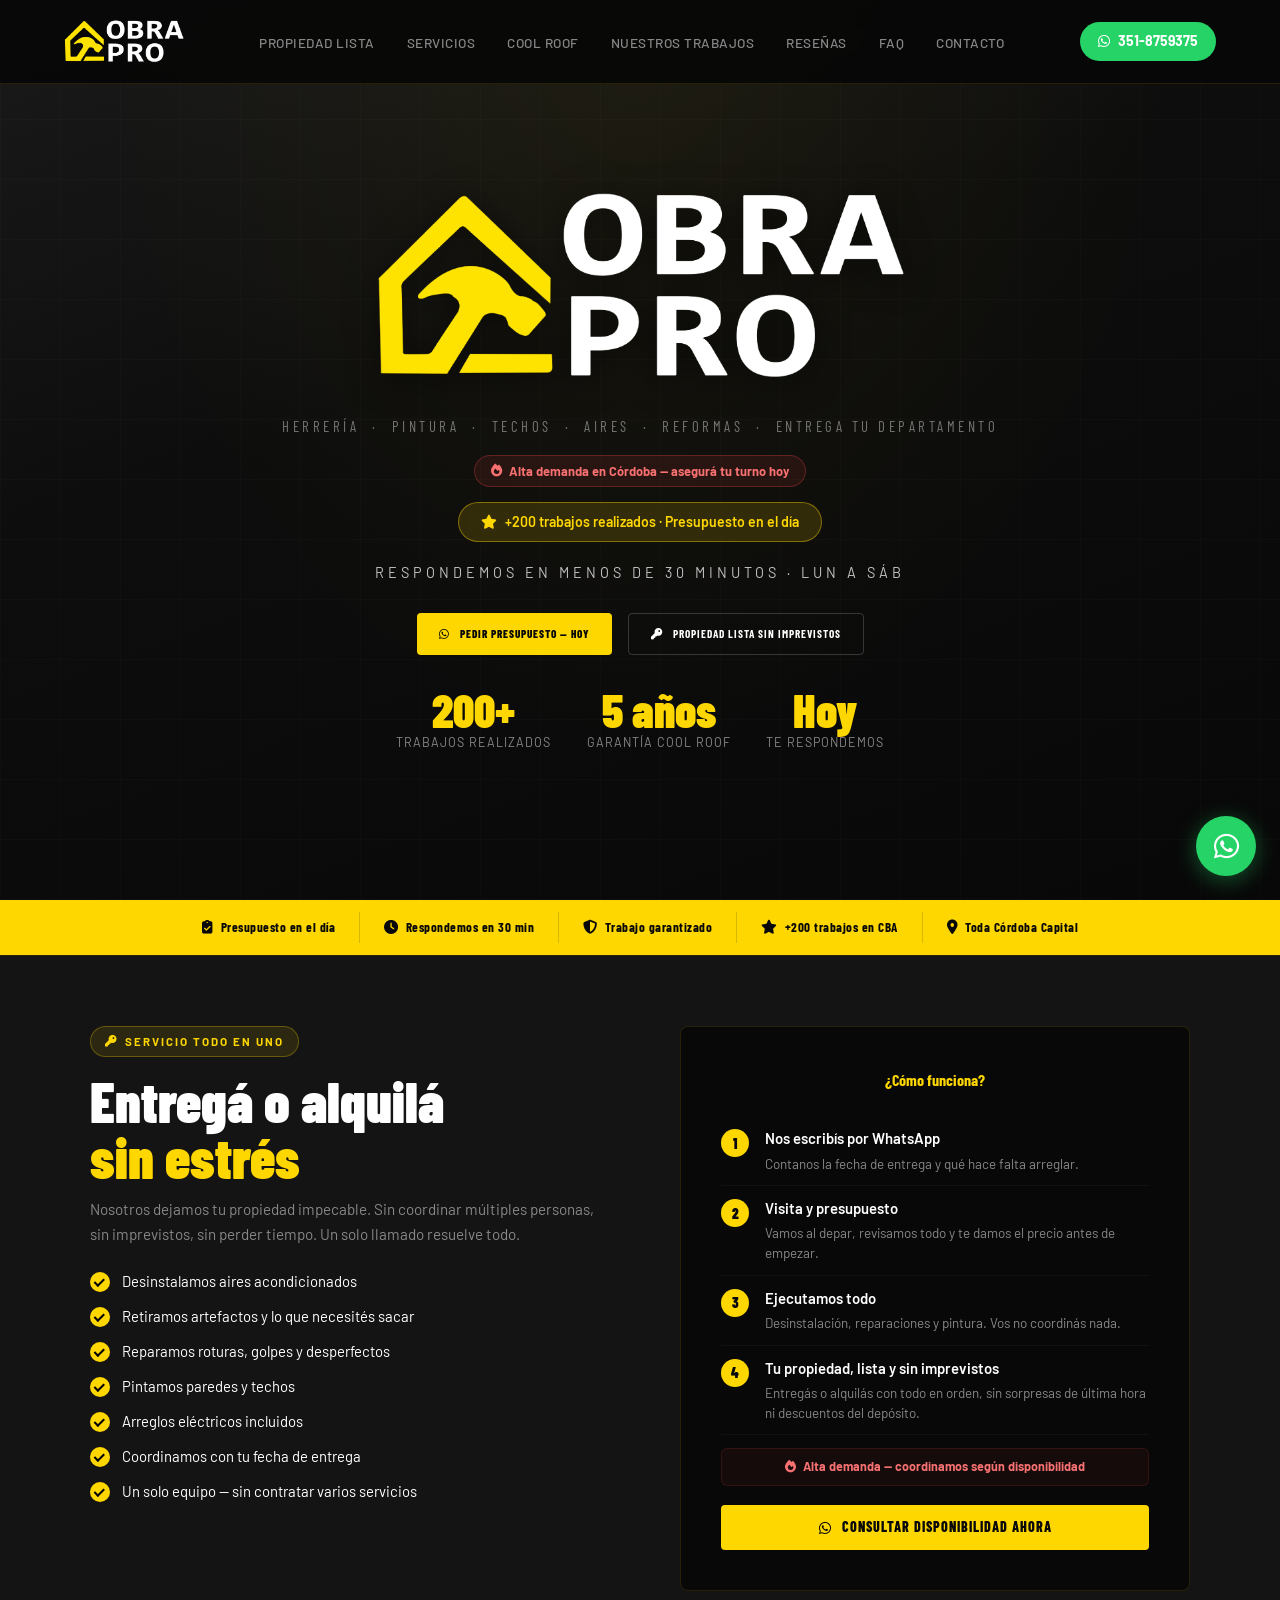
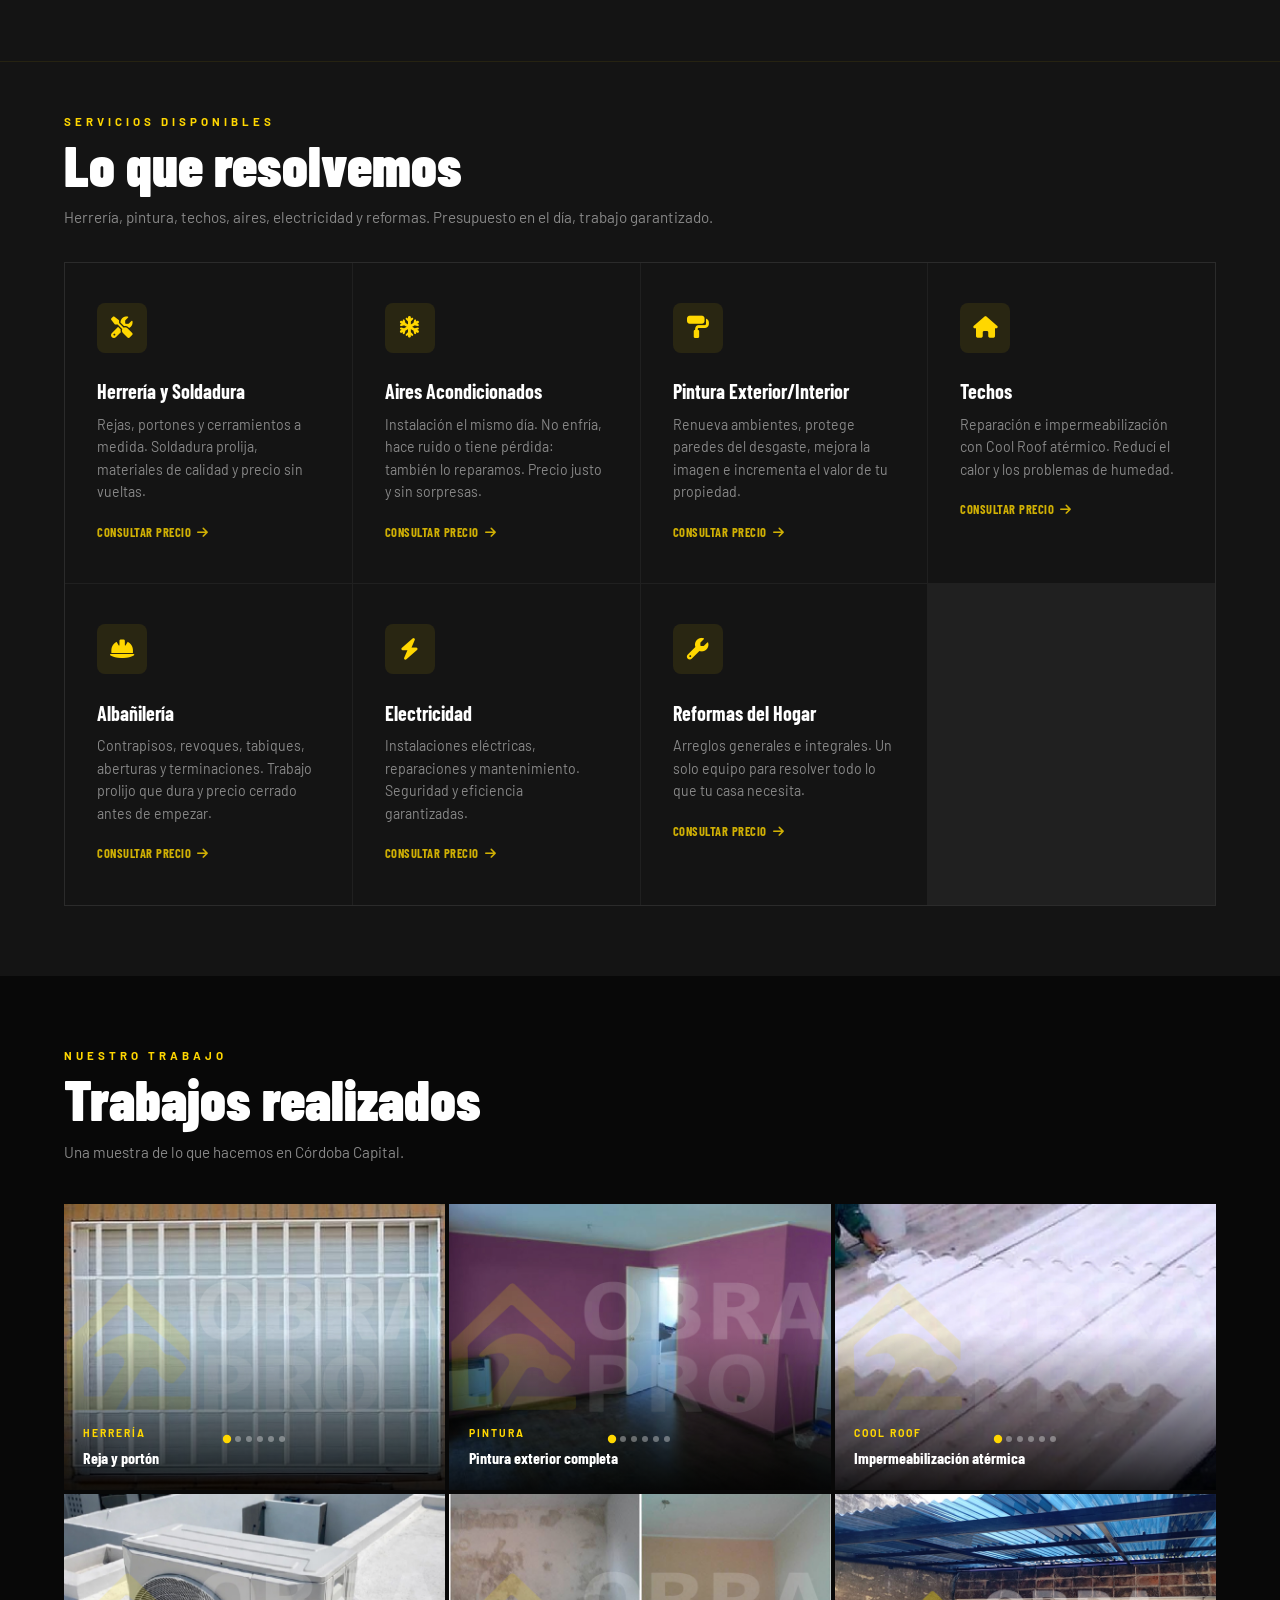
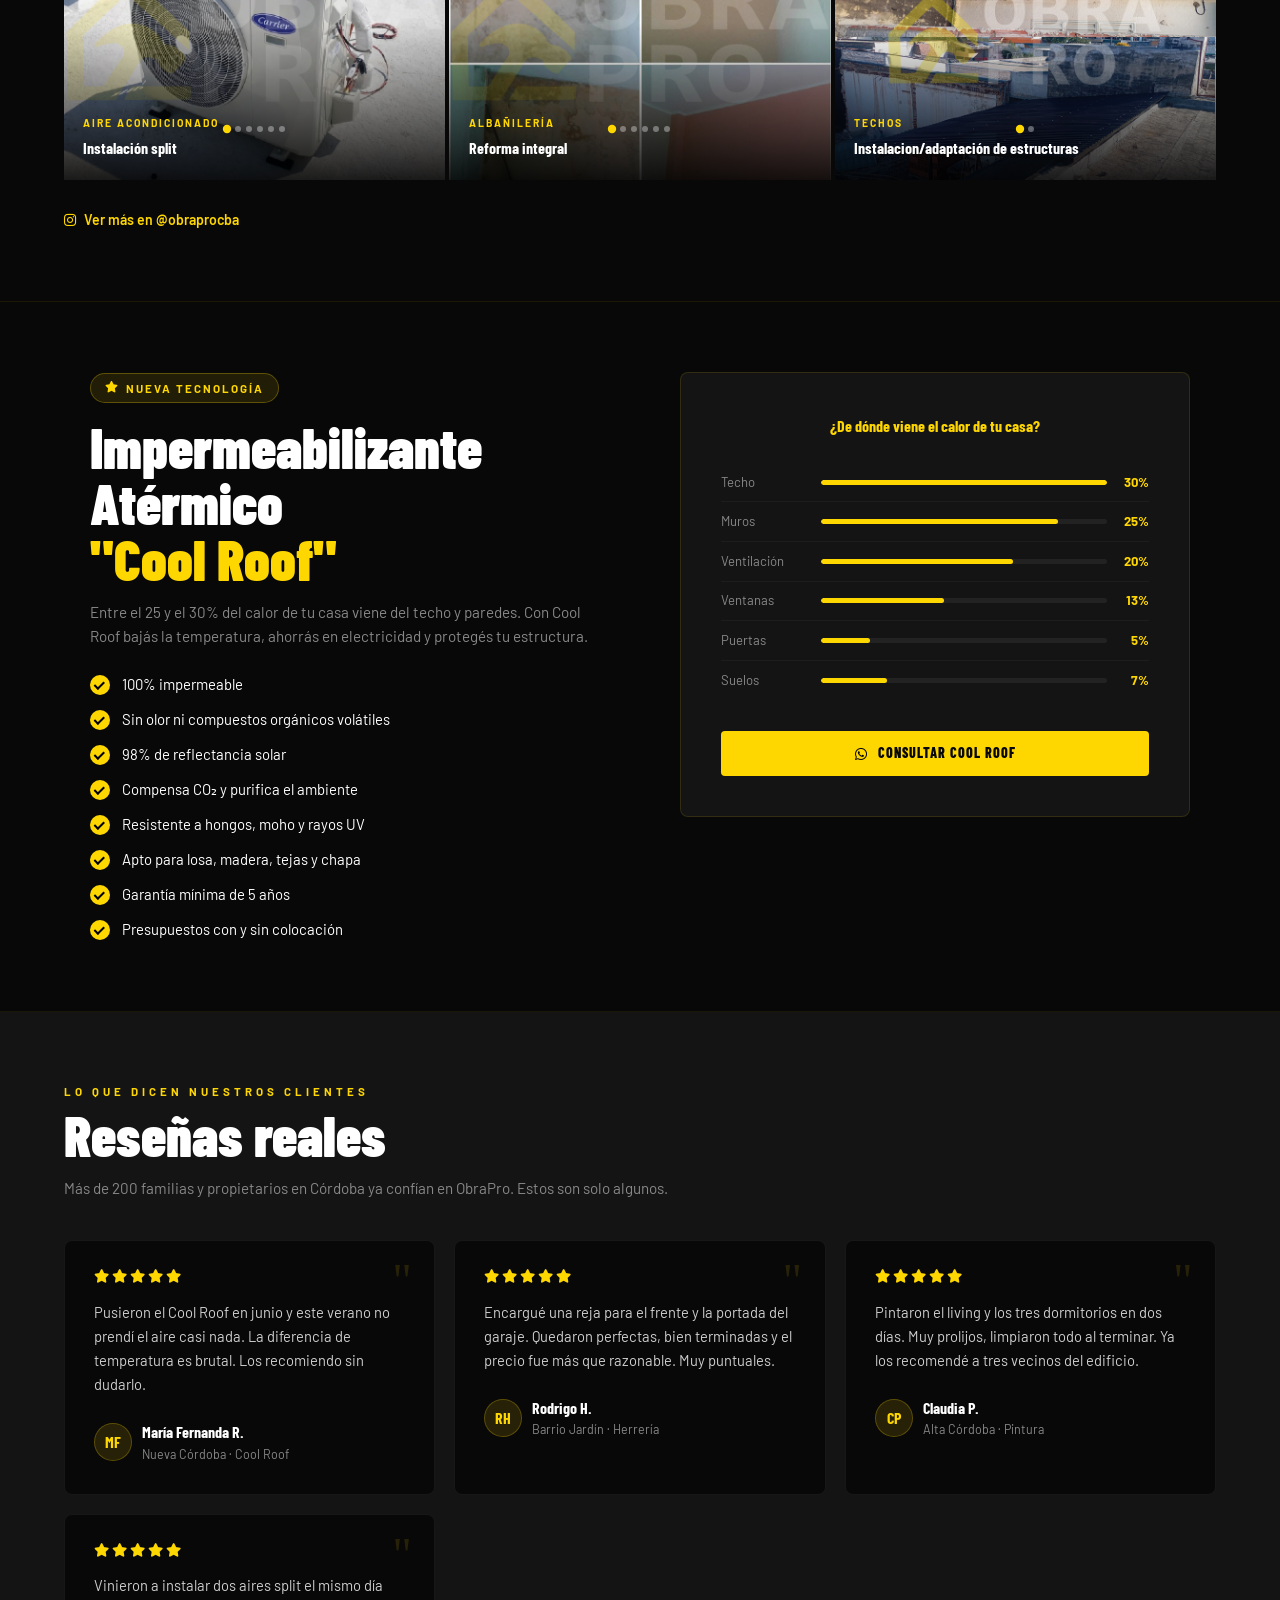
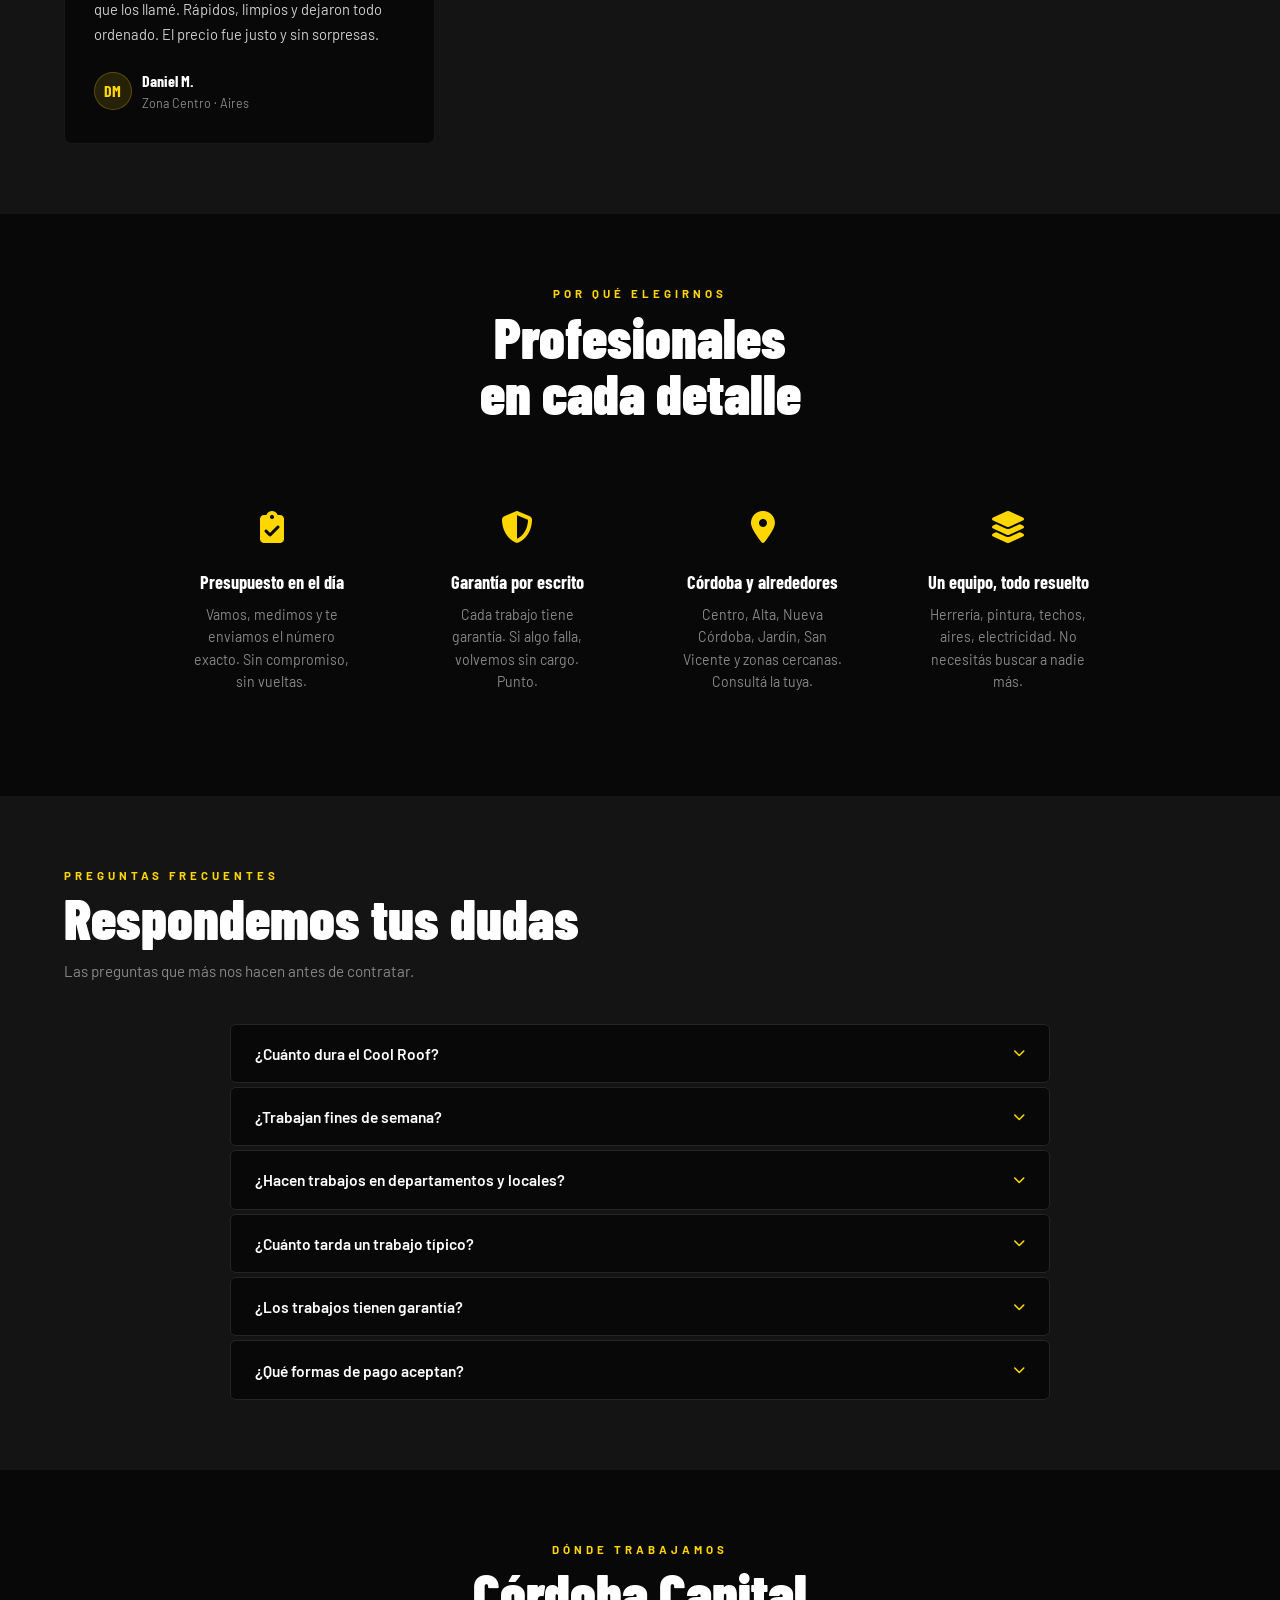
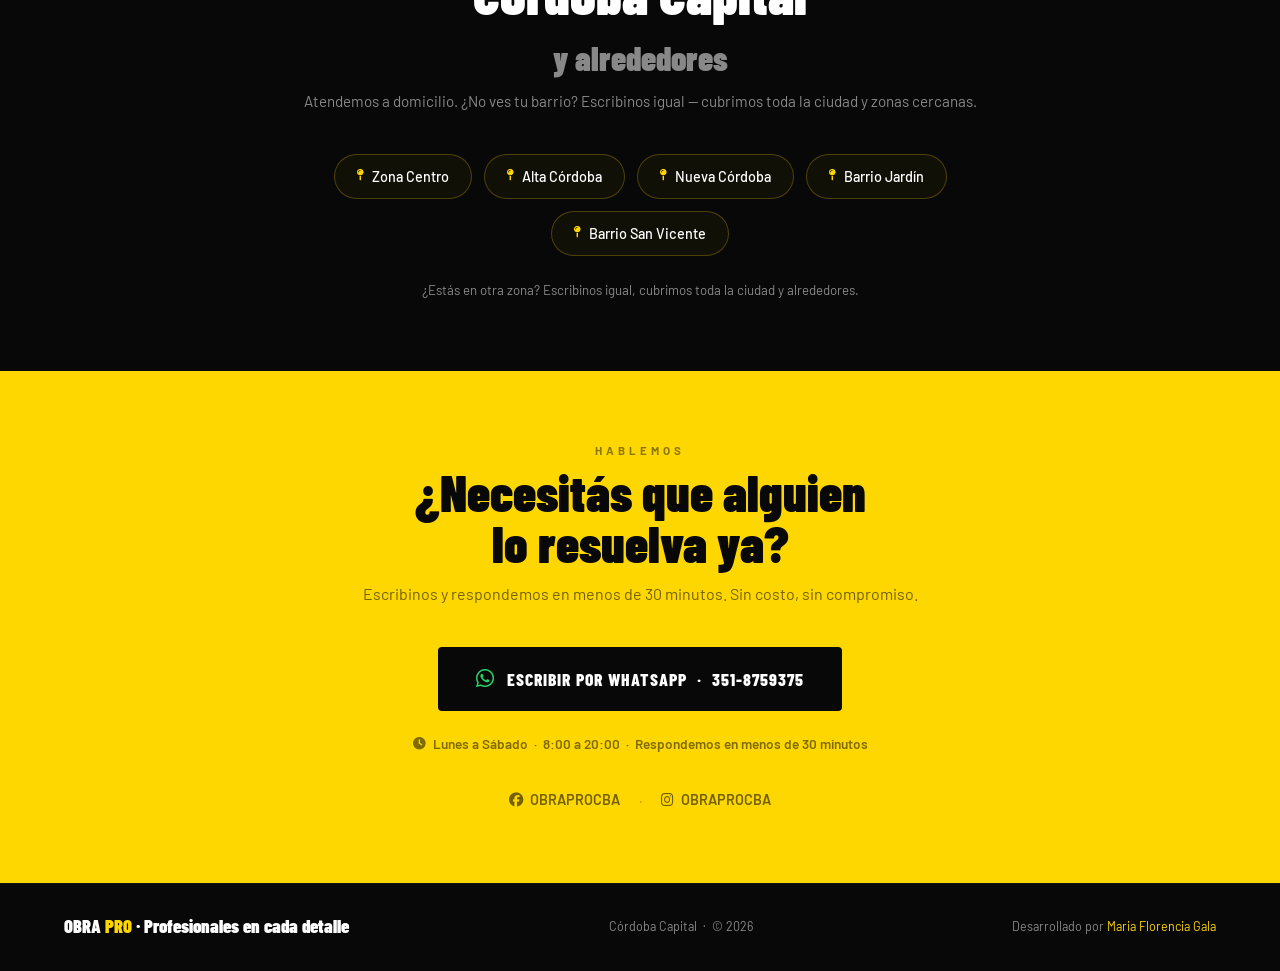
==== index.html @ 4eb2fb6f "Agregué etiqueta de google ads" ====
<!DOCTYPE html>
<html lang="es">
<head>
    <meta charset="UTF-8">
    <meta name="viewport" content="width=device-width, initial-scale=1.0">
    <title>Obra Pro — Herrería, Pintura, Techos y Reformas en Córdoba</title>
    <meta name="description" content="Herrería, soldadura, aires, pintura, techos y reformas en Córdoba Capital. Más de 200 trabajos realizados. Presupuesto sin cargo. Tel: 351-8759375">
    <link rel="icon" type="image/png" href="assets/favicon.png">


    <!-- Google tag (gtag.js) -->
    <script async src="https://www.googletagmanager.com/gtag/js?id=AW-18325401950"></script>
    <script>
        window.dataLayer = window.dataLayer || [];
        function gtag(){dataLayer.push(arguments);}
        gtag('js', new Date());
        gtag('config', 'AW-18325401950', {
            'enhanced_conversions': true
        });
    </script>
    <!-- Event snippet for Whatsapp_Click conversion page
     In your html page, add the snippet and call gtag_report_conversion when someone clicks on the chosen link or button. -->
    <script>
        function gtag_report_conversion(url) {
            var callback = function () {
               if (typeof(url) != 'undefined') {
                    window.location = url;
                }
            };
            gtag('event', 'conversion', {
                'send_to': 'AW-18325401950/A92PCLOLnfEcEN7inaJE',
                'value': 1.0,
                'currency': 'ARS',
                'event_callback': callback
            });
            return false;
        }
    </script>
    <!-- Meta Pixel Code -->   
    <script>
        !function(f,b,e,v,n,t,s)
        {if(f.fbq)return;n=f.fbq=function(){n.callMethod?
            n.callMethod.apply(n,arguments):n.queue.push(arguments)};
            if(!f._fbq)f._fbq=n;n.push=n;n.loaded=!0;n.version='2.0';
    n.queue=[];t=b.createElement(e);t.async=!0;
    t.src=v;s=b.getElementsByTagName(e)[0];
    s.parentNode.insertBefore(t,s)}(window, document,'script',
    'https://connect.facebook.net/en_US/fbevents.js');
    fbq('init', '2622796324710042');
    fbq('track', 'PageView');
    </script>
    <noscript><img height="1" width="1" style="display:none"
    src="https://www.facebook.com/tr?id=2622796324710042&ev=PageView&noscript=1"
    /></noscript>
    <!-- End Meta Pixel Code -->
    <link rel="apple-touch-icon" href="assets/favicon.png">
    <link rel="canonical" href="https://obraprocba.netlify.app/">
    <meta name="robots" content="index, follow">
    <meta name="theme-color" content="#FFD700">
    <meta name="geo.region" content="AR-X">
    <meta name="geo.placename" content="Córdoba Capital, Argentina">
    <meta name="geo.position" content="-31.4201;-64.1888">
    <meta name="ICBM" content="-31.4201, -64.1888">
    <meta property="og:type" content="website">
    <meta property="og:title" content="Obra Pro — Herrería, Pintura, Techos y Reformas en Córdoba">
    <meta property="og:description" content="Herrería, soldadura, aires acondicionados, pintura, techos, reformas y electricidad en Córdoba Capital. +200 trabajos. Presupuestos sin cargo.">
    <meta property="og:image" content="https://obraprocba.netlify.app/assets/logo.png">
    <meta property="og:url" content="https://obraprocba.netlify.app/">
    <meta property="og:locale" content="es_AR">
    <meta property="og:site_name" content="Obra Pro">
    <meta name="twitter:card" content="summary_large_image">
    <meta name="twitter:title" content="Obra Pro — Herrería, Pintura, Techos y Reformas en Córdoba">
    <meta name="twitter:description" content="Herrería, soldadura, aires acondicionados, pintura, techos, reformas y electricidad en Córdoba Capital.">
    <meta name="twitter:image" content="https://obraprocba.netlify.app/assets/logo.png">
    <link rel="preconnect" href="https://fonts.googleapis.com">
    <link rel="preconnect" href="https://fonts.gstatic.com" crossorigin>
    <link href="https://fonts.googleapis.com/css2?family=Barlow+Condensed:wght@700;800;900&family=Barlow:wght@400;500;600&display=swap" rel="stylesheet">
    <link rel="stylesheet" href="https://cdnjs.cloudflare.com/ajax/libs/font-awesome/6.5.0/css/all.min.css">
    <link rel="stylesheet" href="styles.css"></head>
<body>

<!-- ── NAV ── -->
<nav id="nav">
    <a href="#inicio" class="nav-logo">
        <img src="assets/logo.png" alt="Obra Pro" width="180" height="45">
    </a>

    <ul class="nav-links">
        <li><a href="#entrega">Propiedad Lista</a></li>
        <li><a href="#servicios">Servicios</a></li>
        <li><a href="#coolroof">Cool Roof</a></li>
        <li><a href="#nuestrosTrabajos">Nuestros Trabajos</a></li>
        <li><a href="#testimonios">Reseñas</a></li>
        <li><a href="#faq">FAQ</a></li>
        <li><a href="#contacto">Contacto</a></li>
    </ul>

    <a href="https://wa.me/5493518759375" class="nav-wa" target="_blank" rel="noopener">
        <i class="fab fa-whatsapp"></i> 351-8759375
    </a>

    <button class="nav-hamburger" id="hamburger" aria-label="Abrir menú">
        <span></span><span></span><span></span>
    </button>
</nav>

<div class="mobile-drawer" id="mobileDrawer">
    <a href="#entrega" class="drawer-link">Propiedad Lista para Entregar</a>
    <a href="#servicios" class="drawer-link">Servicios</a>
    <a href="#nuestrosTrabajos" class="drawer-link">Nuestros Trabajos</a>
    <a href="#coolroof" class="drawer-link">Cool Roof</a>
    <a href="#testimonios" class="drawer-link">Reseñas</a>
    <a href="#faq" class="drawer-link">FAQ</a>
    <a href="#zonas" class="drawer-link">Zonas</a>
    <a href="#contacto" class="drawer-link">Contacto</a>
    <a href="https://wa.me/5493518759375" class="drawer-link drawer-wa" target="_blank" rel="noopener">
        <i class="fab fa-whatsapp"></i> 351-8759375
    </a>
</div>

<!-- ── HERO ── -->
<section class="hero" id="inicio">
    <div class="hero-content">
        <img src="assets/logo.png" alt="" aria-hidden="true" class="hero-logo-img" width="400" height="200">

        <h1>Herrería, Pintura, Techos y Reformas en Córdoba Capital</h1>

        <p class="hero-services-strip">Herrería &nbsp;·&nbsp; Pintura &nbsp;·&nbsp; Techos &nbsp;·&nbsp; Aires &nbsp;·&nbsp; Reformas &nbsp;·&nbsp; Entrega tu departamento</p>

        <div class="urgency-badge">
            <i class="fas fa-fire"></i> Alta demanda en Córdoba — asegurá tu turno hoy
        </div>

        <div class="hero-badge">
            <i class="fas fa-star"></i> +200 trabajos realizados · Presupuesto en el día
        </div>

        <p class="hero-tag">Respondemos en menos de 30 minutos · Lun a Sáb</p>

        <div class="hero-btns">
            <a href="https://wa.me/5493518759375?text=Hola%20Obra%20Pro!%20Quiero%20pedir%20un%20presupuesto."
               onclick="return gtag_report_conversion('https://wa.me/5493518759375');"
               class="btn-y" target="_blank" rel="noopener">
                <i class="fab fa-whatsapp"></i> Pedir presupuesto — hoy
            </a>
            <a href="#entrega" class="btn-ghost">
                <i class="fas fa-key"></i> Propiedad lista sin imprevistos
            </a>
        </div>

        <div class="hero-stats">
            <div>
                <div class="stat-num">200+</div>
                <div class="stat-lbl">Trabajos realizados</div>
            </div>

            <div>
                <div class="stat-num">5 años</div>
                <div class="stat-lbl">Garantía Cool Roof</div>
            </div>
            <div>
                <div class="stat-num">Hoy</div>
                <div class="stat-lbl">Te respondemos</div>
            </div>
        </div>
    </div>
</section>

<!-- ── TRUST STRIP ── -->
<div class="trust-strip">
    <div class="trust-item"><i class="fas fa-clipboard-check"></i> Presupuesto en el día</div>
    <div class="trust-item"><i class="fas fa-clock"></i> Respondemos en 30 min</div>
    <div class="trust-item"><i class="fas fa-shield-alt"></i> Trabajo garantizado</div>
    <div class="trust-item"><i class="fas fa-star"></i> +200 trabajos en CBA</div>
    <div class="trust-item"><i class="fas fa-map-marker-alt"></i> Toda Córdoba Capital</div>
</div>

<!-- ── ENTREGA DEPARTAMENTO ── -->
<section class="entrega" id="entrega">
    <div class="entrega-inner">
        <div>
            <div class="cr-badge"><i class="fas fa-key"></i> Servicio Todo en Uno</div>
            <h2 class="s-title">Entregá o alquilá<br><span class="text-y">sin estrés</span></h2>
            <p class="s-sub">Nosotros dejamos tu propiedad impecable. Sin coordinar múltiples personas, sin imprevistos, sin perder tiempo. Un solo llamado resuelve todo.</p>
            <ul class="cr-list">
                <li><span class="cr-check"></span>Desinstalamos aires acondicionados</li>
                <li><span class="cr-check"></span>Retiramos artefactos y lo que necesités sacar</li>
                <li><span class="cr-check"></span>Reparamos roturas, golpes y desperfectos</li>
                <li><span class="cr-check"></span>Pintamos paredes y techos</li>
                <li><span class="cr-check"></span>Arreglos eléctricos incluidos</li>
                <li><span class="cr-check"></span>Coordinamos con tu fecha de entrega</li>
                <li><span class="cr-check"></span>Un solo equipo — sin contratar varios servicios</li>
            </ul>
        </div>

        <div class="entrega-card anim">
            <div class="entrega-card-title">¿Cómo funciona?</div>
            <div class="entrega-step">
                <div class="entrega-num">1</div>
                <div>
                    <div class="entrega-step-lbl">Nos escribís por WhatsApp</div>
                    <div class="entrega-step-desc">Contanos la fecha de entrega y qué hace falta arreglar.</div>
                </div>
            </div>
            <div class="entrega-step">
                <div class="entrega-num">2</div>
                <div>
                    <div class="entrega-step-lbl">Visita y presupuesto</div>
                    <div class="entrega-step-desc">Vamos al depar, revisamos todo y te damos el precio antes de empezar.</div>
                </div>
            </div>
            <div class="entrega-step">
                <div class="entrega-num">3</div>
                <div>
                    <div class="entrega-step-lbl">Ejecutamos todo</div>
                    <div class="entrega-step-desc">Desinstalación, reparaciones y pintura. Vos no coordinás nada.</div>
                </div>
            </div>
            <div class="entrega-step">
                <div class="entrega-num">4</div>
                <div>
                    <div class="entrega-step-lbl">Tu propiedad, lista y sin imprevistos</div>
                    <div class="entrega-step-desc">Entregás o alquilás con todo en orden, sin sorpresas de última hora ni descuentos del depósito.</div>
                </div>
            </div>
            <div class="entrega-urgency">
                <i class="fas fa-fire"></i> Alta demanda — coordinamos según disponibilidad
            </div>
            <a href="https://wa.me/5493518759375?text=Hola%20Obra%20Pro!%20Necesito%20arreglar%20un%20departamento%20para%20entregarlo%20a%20la%20inmobiliaria."
               class="btn-y" target="_blank" rel="noopener">
                <i class="fab fa-whatsapp"></i> Consultar disponibilidad ahora
            </a>
        </div>
    </div>
</section>

<!-- ── SERVICIOS ── -->
<section class="services" id="servicios">
    <div class="services-hd">
        <div class="s-label">Servicios disponibles</div>
        <h2 class="s-title">Lo que resolvemos</h2>
        <p class="s-sub">Herrería, pintura, techos, aires, electricidad y reformas. Presupuesto en el día, trabajo garantizado.</p>
    </div>

    <div class="srv-grid">
        <div class="srv-card anim">
            <div class="srv-icon"><i class="fas fa-tools"></i></div>
            <h3 class="srv-name">Herrería y Soldadura</h3>
            <p class="srv-desc">Rejas, portones y cerramientos a medida. Soldadura prolija, materiales de calidad y precio sin vueltas.</p>
            <a href="https://wa.me/5493518759375?text=Hola!%20Quiero%20presupuesto%20de%20herrería." class="srv-cta" target="_blank" rel="noopener">Consultar precio <i class="fas fa-arrow-right"></i></a>
        </div>
        <div class="srv-card anim">
            <div class="srv-icon"><i class="fas fa-snowflake"></i></div>
            <h3 class="srv-name">Aires Acondicionados</h3>
            <p class="srv-desc">Instalación el mismo día. No enfría, hace ruido o tiene pérdida: también lo reparamos. Precio justo y sin sorpresas.</p>
            <a href="https://wa.me/5493518759375?text=Hola!%20Quiero%20presupuesto%20de%20aire%20acondicionado." class="srv-cta" target="_blank" rel="noopener">Consultar precio <i class="fas fa-arrow-right"></i></a>
        </div>
        <div class="srv-card anim">
            <div class="srv-icon"><i class="fas fa-paint-roller"></i></div>
            <h3 class="srv-name">Pintura Exterior/Interior</h3>
            <p class="srv-desc">Renueva ambientes, protege paredes del desgaste, mejora la imagen e incrementa el valor de tu propiedad.</p>
            <a href="https://wa.me/5493518759375?text=Hola!%20Quiero%20presupuesto%20de%20pintura." class="srv-cta" target="_blank" rel="noopener">Consultar precio <i class="fas fa-arrow-right"></i></a>
        </div>
        <div class="srv-card anim">
            <div class="srv-icon"><i class="fas fa-home"></i></div>
            <h3 class="srv-name">Techos</h3>
            <p class="srv-desc">Reparación e impermeabilización con Cool Roof atérmico. Reducí el calor y los problemas de humedad.</p>
            <a href="https://wa.me/5493518759375?text=Hola!%20Quiero%20presupuesto%20de%20techo." class="srv-cta" target="_blank" rel="noopener">Consultar precio <i class="fas fa-arrow-right"></i></a>
        </div>
        <div class="srv-card anim">
            <div class="srv-icon"><i class="fas fa-hard-hat"></i></div>
            <h3 class="srv-name">Albañilería</h3>
            <p class="srv-desc">Contrapisos, revoques, tabiques, aberturas y terminaciones. Trabajo prolijo que dura y precio cerrado antes de empezar.</p>
            <a href="https://wa.me/5493518759375?text=Hola!%20Quiero%20presupuesto%20de%20albañilería." class="srv-cta" target="_blank" rel="noopener">Consultar precio <i class="fas fa-arrow-right"></i></a>
        </div>
        <div class="srv-card anim">
            <div class="srv-icon"><i class="fas fa-bolt"></i></div>
            <h3 class="srv-name">Electricidad</h3>
            <p class="srv-desc">Instalaciones eléctricas, reparaciones y mantenimiento. Seguridad y eficiencia garantizadas.</p>
            <a href="https://wa.me/5493518759375?text=Hola!%20Quiero%20presupuesto%20de%20electricidad." class="srv-cta" target="_blank" rel="noopener">Consultar precio <i class="fas fa-arrow-right"></i></a>
        </div>
        <div class="srv-card anim">
            <div class="srv-icon"><i class="fas fa-wrench"></i></div>
            <h3 class="srv-name">Reformas del Hogar</h3>
            <p class="srv-desc">Arreglos generales e integrales. Un solo equipo para resolver todo lo que tu casa necesita.</p>
            <a href="https://wa.me/5493518759375?text=Hola!%20Quiero%20presupuesto%20de%20reformas." class="srv-cta" target="_blank" rel="noopener">Consultar precio <i class="fas fa-arrow-right"></i></a>
        </div>
    </div>
</section>

<!-- ── TRABAJOS / PORTFOLIO ── -->
<section class="portfolio" id="nuestrosTrabajos">
    <div class="portfolio-hd">
        <div class="s-label">Nuestro trabajo</div>
        <h2 class="s-title">Trabajos realizados</h2>
        <p class="s-sub">Una muestra de lo que hacemos en Córdoba Capital.</p>
    </div>

    <div class="port-grid">
        <!-- Carrusel de herrería-->
        <div class="port-card anim" data-current="0">
            <div class="port-slides">
                <div class="port-slide" data-src="assets/trabajo-herreria1.jpg"></div>
                <div class="port-slide" data-src="assets/trabajo-herreria2.jpg"></div>
                <div class="port-slide" data-src="assets/trabajo-herreria3.jpg"></div>
                <div class="port-slide" data-src="assets/trabajo-herreria4.jpg"></div>
                <div class="port-slide" data-src="assets/trabajo-herreria5.jpg"></div>
                <div class="port-slide" data-src="assets/trabajo-herreria6.jpg"></div>
            </div>
            <div class="port-overlay"></div>
            <button class="port-prev" aria-label="Anterior"><i class="fas fa-chevron-left"></i></button>
            <button class="port-next" aria-label="Siguiente"><i class="fas fa-chevron-right"></i></button>
            <div class="port-dots-wrap"></div>
            <div class="port-info">
                <div class="port-type">Herrería</div>
                <div class="port-title">Reja y portón</div>
            </div>
        </div>
        <!-- Carrusel de pintura-->
        <div class="port-card anim" data-current="0">
            <div class="port-slides">
                <div class="port-slide" data-src="assets/trabajo-pintura1.jpg"></div>
                <div class="port-slide" data-src="assets/trabajo-pintura2.jpg"></div>
                <div class="port-slide" data-src="assets/trabajo-pintura3.jpg"></div>
                <div class="port-slide" data-src="assets/trabajo-pintura4.jpg"></div>
                <div class="port-slide" data-src="assets/trabajo-pintura5.jpg"></div>
                <div class="port-slide" data-src="assets/trabajo-pintura6.jpg"></div>
            </div>
            <div class="port-overlay"></div>
            <button class="port-prev" aria-label="Anterior"><i class="fas fa-chevron-left"></i></button>
            <button class="port-next" aria-label="Siguiente"><i class="fas fa-chevron-right"></i></button>
            <div class="port-dots-wrap"></div>
            <div class="port-info">
                <div class="port-type">Pintura</div>
                <div class="port-title">Pintura exterior completa</div>
            </div>
        </div>
        <!-- Carrusel de cool roof -->
        <div class="port-card anim" data-current="0">
            <div class="port-slides">
                <div class="port-slide" data-src="assets/trabajo-coolroof1.jpg"></div>
                <div class="port-slide" data-src="assets/trabajo-coolroof2.jpg"></div>
                <div class="port-slide" data-src="assets/trabajo-coolroof3.jpg"></div>
                <div class="port-slide" data-src="assets/trabajo-coolroof4.jpg"></div>
                <div class="port-slide" data-src="assets/trabajo-coolroof5.jpg"></div>
                <div class="port-slide" data-src="assets/trabajo-coolroof6.jpg"></div>
            </div>
            <div class="port-overlay"></div>
            <button class="port-prev" aria-label="Anterior"><i class="fas fa-chevron-left"></i></button>
            <button class="port-next" aria-label="Siguiente"><i class="fas fa-chevron-right"></i></button>
            <div class="port-dots-wrap"></div>
            <div class="port-info">
                <div class="port-type">Cool Roof</div>
                <div class="port-title">Impermeabilización atérmica</div>
            </div>
        </div>
        <!-- Carrusel de aire acondicionado-->
        <div class="port-card anim" data-current="0">
            <div class="port-slides">
                <div class="port-slide" data-src="assets/trabajo-aire-acondicionado1.jpg"></div>
                <div class="port-slide" data-src="assets/trabajo-aire-acondicionado2.jpg"></div>
                <div class="port-slide" data-src="assets/trabajo-aire-acondicionado3.jpg"></div>
                <div class="port-slide" data-src="assets/trabajo-aire-acondicionado4.jpg"></div>
                <div class="port-slide" data-src="assets/trabajo-aire-acondicionado5.jpg"></div>
                <div class="port-slide" data-src="assets/trabajo-aire-acondicionado6.jpg"></div>
            </div>
            <div class="port-overlay"></div>
            <button class="port-prev" aria-label="Anterior"><i class="fas fa-chevron-left"></i></button>
            <button class="port-next" aria-label="Siguiente"><i class="fas fa-chevron-right"></i></button>
            <div class="port-dots-wrap"></div>
            <div class="port-info">
                <div class="port-type">Aire Acondicionado</div>
                <div class="port-title">Instalación split</div>
            </div>
        </div>
        <!-- Carrusel de albañilería-->
        <div class="port-card anim" data-current="0">
            <div class="port-slides">
                <div class="port-slide" data-src="assets/trabajo-albañileria1.jpg"></div>
                <div class="port-slide" data-src="assets/trabajo-albañileria2.jpg"></div>
                <div class="port-slide" data-src="assets/trabajo-albañileria3.jpg"></div>
                <div class="port-slide" data-src="assets/trabajo-albañileria4.jpg"></div>
                <div class="port-slide" data-src="assets/trabajo-albañileria5.jpg"></div>
                <div class="port-slide" data-src="assets/trabajo-albañileria6.jpg"></div>
            </div>
            <div class="port-overlay"></div>
            <button class="port-prev" aria-label="Anterior"><i class="fas fa-chevron-left"></i></button>
            <button class="port-next" aria-label="Siguiente"><i class="fas fa-chevron-right"></i></button>
            <div class="port-dots-wrap"></div>
            <div class="port-info">
                <div class="port-type">Albañilería</div>
                <div class="port-title">Reforma integral</div>
            </div>
        </div>
        <!-- Carrusel de techos-->
        <div class="port-card anim" data-current="0">
            <div class="port-slides">
                <div class="port-slide" data-src="assets/trabajo-techo1.jpg"></div>
                <div class="port-slide" data-src="assets/trabajo-techo2.jpg"></div>
                </div>
            <div class="port-overlay"></div>
            <button class="port-prev" aria-label="Anterior"><i class="fas fa-chevron-left"></i></button>
            <button class="port-next" aria-label="Siguiente"><i class="fas fa-chevron-right"></i></button>
            <div class="port-dots-wrap"></div>
            <div class="port-info">
                <div class="port-type">Techos</div>
                <div class="port-title">Instalacion/adaptación de estructuras</div>
            </div>
        </div>
    </div>

    <div class="port-footer">
        <a href="https://www.instagram.com/obraprocba" class="port-ig" target="_blank" rel="noopener">
            <i class="fab fa-instagram"></i> Ver más en @obraprocba
        </a>
    </div>
</section>


<!-- ── COOL ROOF ── -->
<section class="coolroof" id="coolroof">
    <div class="cr-inner">
        <div>
            <div class="cr-badge"><i class="fas fa-star"></i> Nueva Tecnología</div>
            <h2 class="s-title">Impermeabilizante<br>Atérmico<br><span class="text-y">"Cool Roof"</span></h2>
            <p class="s-sub">
                Entre el 25 y el 30% del calor de tu casa viene del techo y paredes. Con Cool Roof bajás la temperatura, ahorrás en electricidad y protegés tu estructura.
            </p>
            <ul class="cr-list">
                <li><span class="cr-check"></span>100% impermeable</li>
                <li><span class="cr-check"></span>Sin olor ni compuestos orgánicos volátiles</li>
                <li><span class="cr-check"></span>98% de reflectancia solar</li>
                <li><span class="cr-check"></span>Compensa CO₂ y purifica el ambiente</li>
                <li><span class="cr-check"></span>Resistente a hongos, moho y rayos UV</li>
                <li><span class="cr-check"></span>Apto para losa, madera, tejas y chapa</li>
                <li><span class="cr-check"></span>Garantía mínima de 5 años</li>
                <li><span class="cr-check"></span>Presupuestos con y sin colocación</li>
            </ul>
        </div>

        <div class="cr-visual anim">
            <div class="cr-visual-title">¿De dónde viene el calor de tu casa?</div>
            <div class="heat-row">
                <span class="heat-lbl">Techo</span>
                <div class="heat-bar"><div class="heat-fill" style="width:100%"></div></div>
                <span class="heat-pct">30%</span>
            </div>
            <div class="heat-row">
                <span class="heat-lbl">Muros</span>
                <div class="heat-bar"><div class="heat-fill" style="width:83%"></div></div>
                <span class="heat-pct">25%</span>
            </div>
            <div class="heat-row">
                <span class="heat-lbl">Ventilación</span>
                <div class="heat-bar"><div class="heat-fill" style="width:67%"></div></div>
                <span class="heat-pct">20%</span>
            </div>
            <div class="heat-row">
                <span class="heat-lbl">Ventanas</span>
                <div class="heat-bar"><div class="heat-fill" style="width:43%"></div></div>
                <span class="heat-pct">13%</span>
            </div>
            <div class="heat-row">
                <span class="heat-lbl">Puertas</span>
                <div class="heat-bar"><div class="heat-fill" style="width:17%"></div></div>
                <span class="heat-pct">5%</span>
            </div>
            <div class="heat-row">
                <span class="heat-lbl">Suelos</span>
                <div class="heat-bar"><div class="heat-fill" style="width:23%"></div></div>
                <span class="heat-pct">7%</span>
            </div>
            <a href="https://wa.me/5493518759375?text=Hola!%20Quiero%20info%20sobre%20el%20Cool%20Roof."
               class="btn-y" target="_blank" rel="noopener">
                <i class="fab fa-whatsapp"></i> Consultar Cool Roof
            </a>
        </div>
    </div>
</section>


<!-- ── TESTIMONIOS ── -->
<section class="testimonials" id="testimonios">
    <div class="testimonials-hd">
        <div class="s-label">Lo que dicen nuestros clientes</div>
        <h2 class="s-title">Reseñas reales</h2>
        <p class="s-sub">Más de 200 familias y propietarios en Córdoba ya confían en ObraPro. Estos son solo algunos.</p>
    </div>

    <div class="testi-grid">
        <div class="testi-card anim">
            <div class="testi-stars">
                <i class="fas fa-star"></i><i class="fas fa-star"></i><i class="fas fa-star"></i><i class="fas fa-star"></i><i class="fas fa-star"></i>
            </div>
            <span class="testi-quote">"</span>
            <p class="testi-text">Pusieron el Cool Roof en junio y este verano no prendí el aire casi nada. La diferencia de temperatura es brutal. Los recomiendo sin dudarlo.</p>
            <div class="testi-author">
                <div class="testi-avatar">MF</div>
                <div>
                    <div class="testi-name">María Fernanda R.</div>
                    <div class="testi-meta">Nueva Córdoba · Cool Roof</div>
                </div>
            </div>
        </div>

        <div class="testi-card anim">
            <div class="testi-stars">
                <i class="fas fa-star"></i><i class="fas fa-star"></i><i class="fas fa-star"></i><i class="fas fa-star"></i><i class="fas fa-star"></i>
            </div>
            <span class="testi-quote">"</span>
            <p class="testi-text">Encargué una reja para el frente y la portada del garaje. Quedaron perfectas, bien terminadas y el precio fue más que razonable. Muy puntuales.</p>
            <div class="testi-author">
                <div class="testi-avatar">RH</div>
                <div>
                    <div class="testi-name">Rodrigo H.</div>
                    <div class="testi-meta">Barrio Jardín · Herrería</div>
                </div>
            </div>
        </div>

        <div class="testi-card anim">
            <div class="testi-stars">
                <i class="fas fa-star"></i><i class="fas fa-star"></i><i class="fas fa-star"></i><i class="fas fa-star"></i><i class="fas fa-star"></i>
            </div>
            <span class="testi-quote">"</span>
            <p class="testi-text">Pintaron el living y los tres dormitorios en dos días. Muy prolijos, limpiaron todo al terminar. Ya los recomendé a tres vecinos del edificio.</p>
            <div class="testi-author">
                <div class="testi-avatar">CP</div>
                <div>
                    <div class="testi-name">Claudia P.</div>
                    <div class="testi-meta">Alta Córdoba · Pintura</div>
                </div>
            </div>
        </div>

        <div class="testi-card anim">
            <div class="testi-stars">
                <i class="fas fa-star"></i><i class="fas fa-star"></i><i class="fas fa-star"></i><i class="fas fa-star"></i><i class="fas fa-star"></i>
            </div>
            <span class="testi-quote">"</span>
            <p class="testi-text">Vinieron a instalar dos aires split el mismo día que los llamé. Rápidos, limpios y dejaron todo ordenado. El precio fue justo y sin sorpresas.</p>
            <div class="testi-author">
                <div class="testi-avatar">DM</div>
                <div>
                    <div class="testi-name">Daniel M.</div>
                    <div class="testi-meta">Zona Centro · Aires</div>
                </div>
            </div>
        </div>
    </div>
</section>


<!-- ── WHY US ── -->
<section class="whyus">
    <div class="whyus-hd">
        <div class="s-label">Por qué elegirnos</div>
        <h2 class="s-title">Profesionales<br>en cada detalle</h2>
    </div>

    <div class="pillars">
        <div class="pillar anim">
            <div class="pillar-icon"><i class="fas fa-clipboard-check"></i></div>
            <div class="pillar-title">Presupuesto en el día</div>
            <div class="pillar-desc">Vamos, medimos y te enviamos el número exacto. Sin compromiso, sin vueltas.</div>
        </div>
        <div class="pillar anim">
            <div class="pillar-icon"><i class="fas fa-shield-alt"></i></div>
            <div class="pillar-title">Garantía por escrito</div>
            <div class="pillar-desc">Cada trabajo tiene garantía. Si algo falla, volvemos sin cargo. Punto.</div>
        </div>
        <div class="pillar anim">
            <div class="pillar-icon"><i class="fas fa-map-marker-alt"></i></div>
            <div class="pillar-title">Córdoba y alrededores</div>
            <div class="pillar-desc">Centro, Alta, Nueva Córdoba, Jardín, San Vicente y zonas cercanas. Consultá la tuya.</div>
        </div>
        <div class="pillar anim">
            <div class="pillar-icon"><i class="fas fa-layer-group"></i></div>
            <div class="pillar-title">Un equipo, todo resuelto</div>
            <div class="pillar-desc">Herrería, pintura, techos, aires, electricidad. No necesitás buscar a nadie más.</div>
        </div>
    </div>
</section>


<!-- ── FAQ ── -->
<section class="faq" id="faq">
    <div class="faq-hd">
        <div class="s-label">Preguntas frecuentes</div>
        <h2 class="s-title">Respondemos tus dudas</h2>
        <p class="s-sub">Las preguntas que más nos hacen antes de contratar.</p>
    </div>

    <div class="faq-list">
        <div class="faq-item">
            <button class="faq-question">¿Cuánto dura el Cool Roof? <i class="fas fa-chevron-down faq-icon"></i></button>
            <div class="faq-answer">El Cool Roof tiene una garantía mínima de 5 años, pero con mantenimiento adecuado puede durar mucho más. El producto es resistente a rayos UV, hongos y moho, lo que asegura su durabilidad en el clima cordobés.</div>
        </div>
        <div class="faq-item">
            <button class="faq-question">¿Trabajan fines de semana? <i class="fas fa-chevron-down faq-icon"></i></button>
            <div class="faq-answer">Atendemos de lunes a sábado de 8:00 a 20:00. Para urgencias podés escribirnos por WhatsApp y buscamos la forma de ayudarte.</div>
        </div>
        <div class="faq-item">
            <button class="faq-question">¿Hacen trabajos en departamentos y locales? <i class="fas fa-chevron-down faq-icon"></i></button>
            <div class="faq-answer">Sí, trabajamos en casas, departamentos, locales comerciales y oficinas. No importa el tamaño del proyecto, lo analizamos y te damos la mejor solución.</div>
        </div>
        <div class="faq-item">
            <button class="faq-question">¿Cuánto tarda un trabajo típico? <i class="fas fa-chevron-down faq-icon"></i></button>
            <div class="faq-answer">Depende del trabajo. Una instalación de aire acondicionado se resuelve el mismo día. Una pintura de ambiente lleva 1–2 días. El Cool Roof en una superficie de 50 m² se realiza en un día. Siempre te damos un tiempo estimado antes de empezar.</div>
        </div>
        <div class="faq-item">
            <button class="faq-question">¿Los trabajos tienen garantía? <i class="fas fa-chevron-down faq-icon"></i></button>
            <div class="faq-answer">Sí. Todos nuestros trabajos tienen garantía. El Cool Roof tiene garantía mínima de 5 años. Para otros servicios, el plazo varía según el tipo de trabajo y te lo informamos en el presupuesto.</div>
        </div>
        <div class="faq-item">
            <button class="faq-question">¿Qué formas de pago aceptan? <i class="fas fa-chevron-down faq-icon"></i></button>
            <div class="faq-answer">Aceptamos efectivo y transferencia bancaria. Consultanos por otras modalidades al pedir tu presupuesto.</div>
        </div>
    </div>
</section>


<!-- ── ZONAS ── -->
<section class="zones" id="zonas">
    <div class="zones-hd">
        <div class="s-label">Dónde trabajamos</div>
        <h2 class="s-title">Córdoba Capital<br><span style="font-size:0.6em;color:var(--gray-light)">y alrededores</span></h2>
        <p class="s-sub">Atendemos a domicilio. ¿No ves tu barrio? Escribinos igual — cubrimos toda la ciudad y zonas cercanas.</p>
    </div>

    <div class="zone-pills">
        <div class="zone-pill anim"><i class="fas fa-map-pin"></i> Zona Centro</div>
        <div class="zone-pill anim"><i class="fas fa-map-pin"></i> Alta Córdoba</div>
        <div class="zone-pill anim"><i class="fas fa-map-pin"></i> Nueva Córdoba</div>
        <div class="zone-pill anim"><i class="fas fa-map-pin"></i> Barrio Jardín</div>
        <div class="zone-pill anim"><i class="fas fa-map-pin"></i> Barrio San Vicente</div>
    </div>

    <p class="zones-note">¿Estás en otra zona? Escribinos igual, cubrimos toda la ciudad y alrededores.</p>
</section>


<!-- ── CONTACTO ── -->
<section class="contact" id="contacto">
    <div class="s-label">Hablemos</div>
    <h2 class="s-title">
        ¿Necesitás que alguien<br>lo resuelva ya?
    </h2>
    <p class="contact-sub">Escribinos y respondemos en menos de 30 minutos. Sin costo, sin compromiso.</p>

    <div>
        <!-- Event snippet for Contacto conversion page In your html page, add the snippet and call gtag_report_conversion when someone clicks on the chosen link or button. --> 
        <script> 
            function gtag_report_conversion(url) { 
                var callback = function () { 
                    if (typeof(url) != 'undefined') { 
                        window.location = url; 
                    } 
                }; gtag('event', 'conversion', { 
                    'send_to': 'AW-18325401950/zU6mCM_HxtEcEN7inaJE', 'event_callback': callback }); return false; 
            } 
        </script>
        <a href="https://wa.me/5493518759375?text=Hola%20Obra%20Pro!%20Quiero%20pedir%20un%20presupuesto."
           onclick="return gtag_report_conversion('https://wa.me/5493518759375');"
           class="btn-wa-big" target="_blank" rel="noopener">
            <i class="fab fa-whatsapp"></i> Escribir por WhatsApp &nbsp;·&nbsp; 351-8759375
        </a>
    </div>

    <div class="contact-hours">
        <i class="fas fa-clock"></i> Lunes a Sábado &nbsp;·&nbsp; 8:00 a 20:00 &nbsp;·&nbsp; Respondemos en menos de 30 minutos
    </div>

    <div class="socials">
        <a href="https://www.facebook.com/obraprocba" class="social-a" target="_blank" rel="noopener">
            <i class="fab fa-facebook"></i> OBRAPROCBA
        </a>
        <span class="social-sep">·</span>
        <a href="https://www.instagram.com/obraprocba" class="social-a" target="_blank" rel="noopener">
            <i class="fab fa-instagram"></i> OBRAPROCBA
        </a>
    </div>
</section>


<!-- ── FOOTER ── -->
<footer>
    <div class="f-brand">OBRA <span>PRO</span> · Profesionales en cada detalle</div>
    <div class="f-copy">Córdoba Capital &nbsp;·&nbsp; © 2026</div>
    <div class="f-credit">
        Desarrollado por <a href="https://mariaflorenciagala.netlify.app/" target="_blank" rel="noopener">Maria Florencia Gala</a>
    </div>
</footer>


<!-- ── STICKY MOBILE WA ── -->
<div class="sticky-wa">
    <a href="https://wa.me/5493518759375?text=Hola%20Obra%20Pro!%20Quiero%20pedir%20un%20presupuesto."
       class="sticky-wa-btn" target="_blank" rel="noopener">
        <i class="fab fa-whatsapp"></i> Pedir presupuesto gratis — WhatsApp
    </a>
</div>


<!-- ── WA FLOTANTE ── -->
<a href="https://wa.me/5493518759375?text=Hola%20Obra%20Pro!%20Quiero%20pedir%20un%20presupuesto."
   class="wa-float" target="_blank" rel="noopener" title="Escribir por WhatsApp">
    <i class="fab fa-whatsapp"></i>
</a>


<script type="application/ld+json">
{
  "@context": "https://schema.org",
  "@type": "HomeAndConstructionBusiness",
  "name": "Obra Pro",
  "description": "Herrería, soldadura, aires acondicionados, pintura, techos, albañilería y electricidad en Córdoba Capital. Más de 200 trabajos realizados. Presupuestos sin cargo.",
  "url": "https://obraprocba.netlify.app/",
  "telephone": "+5493518759375",
  "image": "https://obraprocba.netlify.app/assets/logo.png",
  "priceRange": "$$",
  "openingHours": ["Mo-Sa 08:00-20:00"],
  "address": {
    "@type": "PostalAddress",
    "addressLocality": "Córdoba",
    "addressRegion": "Córdoba",
    "addressCountry": "AR"
  },
  "geo": {
    "@type": "GeoCoordinates",
    "latitude": -31.4201,
    "longitude": -64.1888
  },
  "areaServed": [
    "Zona Centro Córdoba", "Alta Córdoba", "Nueva Córdoba",
    "Barrio Jardín", "Barrio San Vicente", "Córdoba Capital"
  ],
  "hasOfferCatalog": {
    "@type": "OfferCatalog",
    "name": "Servicios",
    "itemListElement": [
      { "@type": "Offer", "itemOffered": { "@type": "Service", "name": "Herrería y Soldadura" } },
      { "@type": "Offer", "itemOffered": { "@type": "Service", "name": "Aires Acondicionados" } },
      { "@type": "Offer", "itemOffered": { "@type": "Service", "name": "Pintura Exterior e Interior" } },
      { "@type": "Offer", "itemOffered": { "@type": "Service", "name": "Techos e Impermeabilización Cool Roof" } },
      { "@type": "Offer", "itemOffered": { "@type": "Service", "name": "Albañilería" } },
      { "@type": "Offer", "itemOffered": { "@type": "Service", "name": "Electricidad" } },
      { "@type": "Offer", "itemOffered": { "@type": "Service", "name": "Reformas del Hogar" } },
      { "@type": "Offer", "itemOffered": { "@type": "Service", "name": "Entrega de Departamento a Inmobiliaria" } }
    ]
  },
  "contactPoint": {
    "@type": "ContactPoint",
    "contactType": "customer service",
    "telephone": "+5493518759375",
    "availableLanguage": "Spanish"
  },
  "sameAs": [
    "https://www.facebook.com/obraprocba",
    "https://www.instagram.com/obraprocba"
  ]
}
</script>

<script>
    // Nav border on scroll
    const navEl = document.getElementById('nav');
    window.addEventListener('scroll', () => {
        navEl.style.borderBottomColor = scrollY > 40
            ? 'rgba(255,215,0,0.25)'
            : 'rgba(255,215,0,0.12)';
    }, { passive: true });

    // Hamburger menu
    const hamburger = document.getElementById('hamburger');
    const drawer = document.getElementById('mobileDrawer');
    hamburger.addEventListener('click', () => {
        const isOpen = drawer.classList.toggle('open');
        hamburger.classList.toggle('open', isOpen);
        hamburger.setAttribute('aria-label', isOpen ? 'Cerrar menú' : 'Abrir menú');
    });
    document.querySelectorAll('.drawer-link').forEach(link => {
        link.addEventListener('click', () => {
            drawer.classList.remove('open');
            hamburger.classList.remove('open');
            hamburger.setAttribute('aria-label', 'Abrir menú');
        });
    });

    // FAQ accordion
    document.querySelectorAll('.faq-question').forEach(btn => {
        btn.setAttribute('aria-expanded', 'false');
        btn.addEventListener('click', () => {
            const answer = btn.nextElementSibling;
            const isActive = btn.classList.contains('active');
            document.querySelectorAll('.faq-question').forEach(b => {
                b.classList.remove('active');
                b.setAttribute('aria-expanded', 'false');
                b.nextElementSibling.classList.remove('open');
            });
            if (!isActive) {
                btn.classList.add('active');
                btn.setAttribute('aria-expanded', 'true');
                answer.classList.add('open');
            }
        });
    });

    // Portfolio slider — lazy load on demand
    (function() {
        function loadSlide(slide) {
            if (!slide.dataset.loaded) {
                slide.style.backgroundImage = `url('${slide.dataset.src}')`;
                slide.dataset.loaded = '1';
            }
        }

        function go(card, slides, index) {
            loadSlide(slides[index]);
            slides.forEach((s, i) => s.classList.toggle('active', i === index));
            Array.from(card.querySelectorAll('.port-dot')).forEach((d, i) => d.classList.toggle('active', i === index));
            card.dataset.current = index;
        }

        function initSlider(card) {
            const slides = Array.from(card.querySelectorAll('.port-slide'));
            if (!slides.length) return;

            loadSlide(slides[0]);
            slides[0].classList.add('active');
            card.dataset.current = '0';

            const dotsWrap = card.querySelector('.port-dots-wrap');
            const prevBtn = card.querySelector('.port-prev');
            const nextBtn = card.querySelector('.port-next');

            if (slides.length > 1) {
                slides.forEach((_, i) => {
                    const dot = document.createElement('button');
                    dot.className = 'port-dot' + (i === 0 ? ' active' : '');
                    dot.setAttribute('aria-label', `Foto ${i + 1}`);
                    dot.addEventListener('click', e => { e.stopPropagation(); go(card, slides, i); });
                    dotsWrap.appendChild(dot);
                });
                prevBtn.addEventListener('click', e => {
                    e.stopPropagation();
                    const cur = parseInt(card.dataset.current);
                    go(card, slides, (cur - 1 + slides.length) % slides.length);
                });
                nextBtn.addEventListener('click', e => {
                    e.stopPropagation();
                    const cur = parseInt(card.dataset.current);
                    go(card, slides, (cur + 1) % slides.length);
                });
            } else {
                prevBtn.remove();
                nextBtn.remove();
            }
        }

        document.querySelectorAll('.port-card').forEach(initSlider);
    })();

    // Trackear todos los clics en WhatsApp como Lead en Meta Pixel
    document.querySelectorAll('a[href*="wa.me"]').forEach(link => {
        link.addEventListener('click', () => {
            if (typeof fbq !== 'undefined') fbq('track', 'Lead');
        });
    });

    // Scroll animations (class-based with CSS fallback: elements visible if JS fails)
    if ('IntersectionObserver' in window) {
        const observer = new IntersectionObserver((entries) => {
            entries.forEach(e => {
                if (e.isIntersecting) {
                    e.target.classList.add('visible');
                    observer.unobserve(e.target);
                }
            });
        }, { threshold: 0.08 });
        document.querySelectorAll('.anim').forEach(el => observer.observe(el));
    } else {
        document.querySelectorAll('.anim').forEach(el => el.classList.add('visible'));
    }
</script>

</body>
</html>
---- styles.css ----
*, *::before, *::after { box-sizing: border-box; margin: 0; padding: 0; }

        :root {
            --yellow: #FFD700;
            --yellow-dark: #e6c200;
            --black: #080808;
            --gray-dark: #141414;
            --gray-mid: #1f1f1f;
            --gray-light: #888;
            --white: #fff;
            --wa: #25D366;
        }

        html { scroll-behavior: smooth; }

        body {
            font-family: 'Barlow', sans-serif;
            background: var(--black);
            color: var(--white);
            line-height: 1.6;
            overflow-x: hidden;
        }

        /* ── NAV ── */
        nav {
            position: fixed;
            top: 0; left: 0; right: 0;
            z-index: 100;
            background: rgba(8,8,8,0.96);
            backdrop-filter: blur(14px);
            border-bottom: 1px solid rgba(255,215,0,0.12);
            padding: 0 5%;
            height: 84px;
            display: flex;
            align-items: center;
            justify-content: space-between;
            transition: border-color 0.3s;
        }

        .nav-logo {
            display: flex;
            align-items: center;
            gap: 10px;
            text-decoration: none;
        }
        .nav-logo img { height: 45px; width: auto; }

        .nav-brand {
            font-family: 'Barlow Condensed', sans-serif;
            font-weight: 900;
            font-size: 1.35rem;
            color: var(--white);
            letter-spacing: 0.5px;
            line-height: 1;
        }
        .nav-brand span { color: var(--yellow); }

        .nav-sub {
            font-size: 0.68rem;
            color: var(--gray-light);
            letter-spacing: 2.5px;
            text-transform: uppercase;
            line-height: 1;
            margin-top: 2px;
        }

        .nav-links {
            display: flex;
            gap: 2rem;
            list-style: none;
        }
        .nav-links a {
            color: var(--gray-light);
            text-decoration: none;
            font-size: 0.85rem;
            font-weight: 500;
            text-transform: uppercase;
            letter-spacing: 0.5px;
            transition: color 0.2s;
        }
        .nav-links a:hover { color: var(--yellow); }

        .nav-wa {
            display: flex;
            align-items: center;
            gap: 8px;
            background: var(--wa);
            color: white;
            text-decoration: none;
            padding: 8px 18px;
            border-radius: 50px;
            font-weight: 700;
            font-size: 0.88rem;
            transition: opacity 0.2s;
        }
        .nav-wa:hover { opacity: 0.88; }

        /* ── HAMBURGER ── */
        .nav-hamburger {
            display: none;
            flex-direction: column;
            justify-content: center;
            gap: 5px;
            width: 36px;
            height: 36px;
            background: none;
            border: none;
            cursor: pointer;
            padding: 4px;
            z-index: 101;
        }
        .nav-hamburger span {
            display: block;
            width: 100%;
            height: 2px;
            background: var(--white);
            border-radius: 2px;
            transition: all 0.3s;
            transform-origin: center;
        }
        .nav-hamburger.open span:nth-child(1) { transform: rotate(45deg) translate(5px, 5px); }
        .nav-hamburger.open span:nth-child(2) { opacity: 0; }
        .nav-hamburger.open span:nth-child(3) { transform: rotate(-45deg) translate(5px, -5px); }

        /* ── MOBILE DRAWER ── */
        .mobile-drawer {
            display: none;
            position: fixed;
            top: 84px; left: 0; right: 0;
            background: rgba(8,8,8,0.98);
            backdrop-filter: blur(14px);
            border-bottom: 1px solid rgba(255,215,0,0.15);
            z-index: 99;
            padding: 0.5rem 5% 1rem;
            flex-direction: column;
        }
        .mobile-drawer.open { display: flex; }
        .mobile-drawer a {
            color: var(--gray-light);
            text-decoration: none;
            font-size: 1rem;
            font-weight: 500;
            text-transform: uppercase;
            letter-spacing: 0.5px;
            padding: 0.9rem 0;
            border-bottom: 1px solid rgba(255,255,255,0.06);
            transition: color 0.2s;
        }
        .mobile-drawer a:last-child { border-bottom: none; }
        .mobile-drawer a:hover { color: var(--yellow); }

        /* ── HERO ── */
        .hero {
            min-height: 100vh;
            background:
                repeating-linear-gradient(90deg, rgba(255,255,255,0.015) 0px, rgba(255,255,255,0.015) 1px, transparent 1px, transparent 60px),
                repeating-linear-gradient(0deg, rgba(255,255,255,0.015) 0px, rgba(255,255,255,0.015) 1px, transparent 1px, transparent 60px),
                linear-gradient(160deg, #1a1a1a 0%, #0d0d0d 40%, #080808 100%);
            display: flex;
            flex-direction: column;
            align-items: center;
            justify-content: center;
            text-align: center;
            padding: 110px 5% 70px;
            position: relative;
            overflow: hidden;
        }
        .hero::before {
            content: '';
            position: absolute;
            inset: 0;
            background: radial-gradient(ellipse at 50% 0%, rgba(255,215,0,0.05) 0%, transparent 60%);
            pointer-events: none;
        }

        .hero-content {
            position: relative;
            z-index: 1;
            display: flex;
            flex-direction: column;
            align-items: center;
        }

        .hero-logo-img {
            height: 200px;
            width: auto;
            max-width: 90vw;
            margin-bottom: 4%;
            animation: fadeInDown 0.7s ease;
            filter: drop-shadow(0 4px 16px rgba(0,0,0,0.5));
        }

        .hero h1 {
            position: absolute;
            width: 1px; height: 1px;
            padding: 0; margin: -1px;
            overflow: hidden;
            clip: rect(0,0,0,0);
            white-space: nowrap;
            border: 0;
        }

        .hero-badge {
            display: inline-flex;
            align-items: center;
            gap: 8px;
            background: rgba(255,215,0,0.15);
            border: 1px solid rgba(255,215,0,0.4);
            color: var(--yellow);
            padding: 8px 22px;
            border-radius: 50px;
            font-size: 0.88rem;
            font-weight: 600;
            margin-bottom: 1.2rem;
            animation: fadeInUp 0.7s ease 0.15s both;
            backdrop-filter: blur(6px);
        }

        .hero-tag {
            font-size: clamp(0.75rem, 1.8vw, 0.9rem);
            color: rgba(255,255,255,0.75);
            letter-spacing: 4px;
            text-transform: uppercase;
            margin: 0 0 1.8rem;
            animation: fadeInUp 0.7s ease 0.22s both;
        }

        .hero-btns {
            display: flex;
            gap: 1rem;
            flex-wrap: wrap;
            justify-content: center;
            animation: fadeInUp 0.7s ease 0.28s both;
        }

        .btn-y {
            display: inline-flex;
            align-items: center;
            gap: 10px;
            background: var(--yellow);
            color: var(--black);
            text-decoration: none;
            padding: 11px 22px;
            border-radius: 4px;
            font-weight: 800;
            font-size: 0.7rem;
            font-family: 'Barlow Condensed', sans-serif;
            letter-spacing: 1px;
            text-transform: uppercase;
            transition: all 0.2s;
        }
        .btn-y:hover {
            background: var(--yellow-dark);
            transform: translateY(-2px);
            box-shadow: 0 10px 32px rgba(255,215,0,0.28);
        }

        .btn-ghost {
            display: inline-flex;
            align-items: center;
            gap: 10px;
            background: transparent;
            color: var(--white);
            text-decoration: none;
            padding: 11px 22px;
            border-radius: 4px;
            font-weight: 700;
            font-size: 0.7rem;
            font-family: 'Barlow Condensed', sans-serif;
            letter-spacing: 1px;
            text-transform: uppercase;
            border: 1.5px solid rgba(255,255,255,0.18);
            transition: all 0.2s;
        }
        .btn-ghost:hover { border-color: var(--yellow); color: var(--yellow); }

        .hero-stats {
            display: flex;
            gap: 2.2rem;
            margin-top: 2rem;
            animation: fadeInUp 0.7s ease 0.35s both;
            flex-wrap: wrap;
            justify-content: center;
        }
        .stat-num {
            font-family: 'Barlow Condensed', sans-serif;
            font-size: 2.9rem;
            font-weight: 900;
            color: var(--yellow);
            line-height: 1;
        }
        .stat-lbl {
            font-size: 0.78rem;
            color: var(--gray-light);
            text-transform: uppercase;
            letter-spacing: 1px;
        }

        /* ── SHARED ── */
        section { padding: 70px 5%; }

        .s-label {
            font-size: 0.72rem;
            color: var(--yellow);
            letter-spacing: 4px;
            text-transform: uppercase;
            font-weight: 700;
            margin-bottom: 0.4rem;
        }
        .s-title {
            font-family: 'Barlow Condensed', sans-serif;
            font-weight: 900;
            font-size: clamp(2rem, 5vw, 3.5rem);
            line-height: 1;
            margin-bottom: 0.8rem;
        }
        .s-sub { color: var(--gray-light); font-size: 0.95rem; }

        /* ── SERVICIOS ── */
        .services { background: var(--gray-dark); padding-top: 50px; }
        .services-hd { margin-bottom: 2rem; }

        .srv-grid {
            display: grid;
            grid-template-columns: repeat(auto-fill, minmax(270px, 1fr));
            gap: 1px;
            background: rgba(255,255,255,0.05);
            border: 1px solid rgba(255,255,255,0.05);
        }

        .srv-card {
            background: var(--gray-dark);
            padding: 2.5rem 2rem;
            position: relative;
            overflow: hidden;
            transition: background 0.25s;
        }
        .srv-card::after {
            content: '';
            position: absolute;
            bottom: 0; left: 0;
            width: 0; height: 3px;
            background: var(--yellow);
            transition: width 0.3s;
        }
        .srv-card:hover { background: var(--gray-mid); }
        .srv-card:hover::after { width: 100%; }

        .srv-icon {
            width: 50px; height: 50px;
            background: rgba(255,215,0,0.09);
            border-radius: 8px;
            display: flex;
            align-items: center;
            justify-content: center;
            font-size: 1.35rem;
            color: var(--yellow);
            margin-bottom: 1.4rem;
            transition: background 0.25s;
        }
        .srv-card:hover .srv-icon { background: rgba(255,215,0,0.18); }

        .srv-name {
            font-family: 'Barlow Condensed', sans-serif;
            font-weight: 700;
            font-size: 1.25rem;
            margin-bottom: 0.4rem;
        }
        .srv-desc { color: var(--gray-light); font-size: 0.88rem; line-height: 1.6; }

        .srv-cta {
            display: inline-flex;
            align-items: center;
            gap: 6px;
            margin-top: 1.2rem;
            font-size: 0.78rem;
            font-weight: 700;
            color: var(--yellow);
            text-decoration: none;
            font-family: 'Barlow Condensed', sans-serif;
            letter-spacing: 0.5px;
            text-transform: uppercase;
            opacity: 0.8;
            transition: opacity 0.2s;
        }
        .srv-cta:hover { opacity: 1; }

        /* ── PORTFOLIO ── */
        .portfolio { background: var(--black); }
        .portfolio-hd { margin-bottom: 2.5rem; }

        .port-grid {
            display: grid;
            grid-template-columns: repeat(3, 1fr);
            gap: 4px;
        }

        .port-card {
            position: relative;
            aspect-ratio: 4/3;
            overflow: hidden;
            cursor: pointer;
        }

        .port-slides { position: absolute; inset: 0; }

        .port-slide {
            position: absolute;
            inset: 0;
            background: #141414 center/cover no-repeat;
            opacity: 0;
            transition: opacity 0.5s ease;
        }
        .port-slide.active { opacity: 1; }

        .port-prev, .port-next {
            position: absolute;
            top: 50%;
            transform: translateY(-50%);
            z-index: 4;
            width: 34px; height: 34px;
            background: rgba(0,0,0,0.6);
            border: 1px solid rgba(255,255,255,0.15);
            border-radius: 50%;
            color: white;
            cursor: pointer;
            display: flex;
            align-items: center;
            justify-content: center;
            font-size: 0.72rem;
            opacity: 0;
            transition: opacity 0.2s, background 0.2s, border-color 0.2s;
        }
        .port-prev { left: 10px; }
        .port-next { right: 10px; }
        .port-card:hover .port-prev,
        .port-card:hover .port-next { opacity: 1; }
        .port-prev:hover, .port-next:hover {
            background: var(--yellow);
            color: var(--black);
            border-color: var(--yellow);
        }

        .port-dots-wrap {
            position: absolute;
            bottom: 48px;
            left: 0; right: 0;
            display: flex;
            justify-content: center;
            gap: 5px;
            z-index: 4;
        }
        .port-dot {
            width: 6px; height: 6px;
            border-radius: 50%;
            background: rgba(255,255,255,0.35);
            cursor: pointer;
            transition: background 0.2s, transform 0.2s;
            border: none;
            padding: 0;
        }
        .port-dot.active { background: var(--yellow); transform: scale(1.4); }

        .port-overlay {
            position: absolute;
            inset: 0;
            background: linear-gradient(to top, rgba(0,0,0,0.88) 0%, rgba(0,0,0,0) 55%);
        }

        .port-info {
            position: absolute;
            bottom: 0; left: 0; right: 0;
            padding: 1.2rem;
        }
        .port-type {
            font-size: 0.65rem;
            color: var(--yellow);
            letter-spacing: 2px;
            text-transform: uppercase;
            font-weight: 700;
            margin-bottom: 0.2rem;
        }
        .port-title {
            font-family: 'Barlow Condensed', sans-serif;
            font-weight: 700;
            font-size: 1rem;
            color: var(--white);
        }

        .port-footer {
            display: flex;
            align-items: center;
            justify-content: space-between;
            margin-top: 1.8rem;
            flex-wrap: wrap;
            gap: 1rem;
        }
        .port-note { color: var(--gray-light); font-size: 0.85rem; }
        .port-ig {
            display: flex;
            align-items: center;
            gap: 8px;
            color: var(--yellow);
            text-decoration: none;
            font-size: 0.88rem;
            font-weight: 600;
            transition: opacity 0.2s;
        }
        .port-ig:hover { opacity: 0.75; }

        /* ── COOL ROOF ── */
        .coolroof {
            background: var(--black);
            border-top: 1px solid rgba(255,215,0,0.08);
            border-bottom: 1px solid rgba(255,215,0,0.08);
        }
        .cr-inner {
            display: grid;
            grid-template-columns: 1fr 1fr;
            gap: 5rem;
            align-items: start;
            max-width: 1100px;
            margin: 0 auto;
        }
        .cr-badge {
            display: inline-flex;
            align-items: center;
            gap: 6px;
            background: rgba(255,215,0,0.1);
            border: 1px solid rgba(255,215,0,0.28);
            color: var(--yellow);
            padding: 5px 14px;
            border-radius: 50px;
            font-size: 0.72rem;
            font-weight: 700;
            letter-spacing: 2px;
            text-transform: uppercase;
            margin-bottom: 1rem;
        }
        .cr-list {
            list-style: none;
            margin-top: 1.5rem;
            display: flex;
            flex-direction: column;
            gap: 0.7rem;
        }
        .cr-list li {
            display: flex;
            align-items: flex-start;
            gap: 12px;
            font-size: 0.93rem;
        }
        .cr-check {
            width: 20px; height: 20px;
            min-width: 20px;
            background: var(--yellow);
            border-radius: 50%;
            display: flex;
            align-items: center;
            justify-content: center;
            margin-top: 2px;
            flex-shrink: 0;
        }
        .cr-check::after {
            content: '';
            display: block;
            width: 10px; height: 6px;
            border-left: 2px solid #000;
            border-bottom: 2px solid #000;
            transform: rotate(-45deg) translateY(-1px);
        }

        .cr-visual {
            background: var(--gray-dark);
            border: 1px solid rgba(255,215,0,0.12);
            border-radius: 8px;
            padding: 2.5rem;
        }
        .cr-visual-title {
            font-family: 'Barlow Condensed', sans-serif;
            font-weight: 700;
            font-size: 1rem;
            color: var(--yellow);
            margin-bottom: 1.5rem;
            text-align: center;
        }
        .heat-row {
            display: flex;
            align-items: center;
            gap: 10px;
            padding: 0.55rem 0;
            border-bottom: 1px solid rgba(255,255,255,0.04);
        }
        .heat-row:last-of-type { border: none; }
        .heat-lbl { font-size: 0.82rem; color: var(--gray-light); width: 90px; flex-shrink: 0; }
        .heat-bar { flex: 1; height: 5px; background: rgba(255,255,255,0.06); border-radius: 3px; overflow: hidden; }
        .heat-fill { height: 100%; background: var(--yellow); border-radius: 3px; }
        .heat-pct { font-size: 0.82rem; font-weight: 700; color: var(--yellow); width: 32px; text-align: right; }

        /* ── TESTIMONIOS ── */
        .testimonials { background: var(--gray-dark); }
        .testimonials-hd { margin-bottom: 2.5rem; }

        .testi-grid {
            display: grid;
            grid-template-columns: repeat(auto-fill, minmax(280px, 1fr));
            gap: 1.2rem;
        }

        .testi-card {
            background: var(--black);
            border: 1px solid rgba(255,255,255,0.06);
            border-radius: 8px;
            padding: 1.8rem;
            position: relative;
            transition: border-color 0.25s;
        }
        .testi-card:hover { border-color: rgba(255,215,0,0.25); }

        .testi-stars {
            display: flex;
            gap: 3px;
            margin-bottom: 1rem;
            color: var(--yellow);
            font-size: 0.85rem;
        }

        .testi-quote {
            font-size: 3rem;
            color: rgba(255,215,0,0.12);
            font-family: Georgia, serif;
            line-height: 1;
            position: absolute;
            top: 1rem; right: 1.4rem;
        }

        .testi-text {
            font-size: 0.92rem;
            color: rgba(255,255,255,0.8);
            line-height: 1.65;
            margin-bottom: 1.4rem;
        }

        .testi-author {
            display: flex;
            align-items: center;
            gap: 10px;
        }
        .testi-avatar {
            width: 38px; height: 38px;
            border-radius: 50%;
            background: rgba(255,215,0,0.12);
            border: 1px solid rgba(255,215,0,0.25);
            display: flex;
            align-items: center;
            justify-content: center;
            font-family: 'Barlow Condensed', sans-serif;
            font-weight: 700;
            font-size: 1rem;
            color: var(--yellow);
            flex-shrink: 0;
        }
        .testi-name {
            font-family: 'Barlow Condensed', sans-serif;
            font-weight: 700;
            font-size: 1rem;
        }
        .testi-meta { font-size: 0.78rem; color: var(--gray-light); }

        /* ── WHY US ── */
        .whyus { background: var(--black); text-align: center; }
        .whyus-hd { margin-bottom: 3rem; }

        .pillars {
            display: grid;
            grid-template-columns: repeat(auto-fit, minmax(190px, 1fr));
            gap: 2rem;
            max-width: 950px;
            margin: 0 auto;
        }
        .pillar { padding: 2rem 1.5rem; }
        .pillar-icon { font-size: 2rem; color: var(--yellow); margin-bottom: 1rem; }
        .pillar-title {
            font-family: 'Barlow Condensed', sans-serif;
            font-weight: 700;
            font-size: 1.15rem;
            margin-bottom: 0.4rem;
        }
        .pillar-desc { color: var(--gray-light); font-size: 0.88rem; }

        /* ── FAQ ── */
        .faq { background: var(--gray-dark); }
        .faq-hd { margin-bottom: 2.5rem; }

        .faq-list {
            max-width: 820px;
            margin: 0 auto;
            display: flex;
            flex-direction: column;
            gap: 4px;
        }

        .faq-item {
            border: 1px solid rgba(255,255,255,0.07);
            border-radius: 6px;
            overflow: hidden;
        }

        .faq-question {
            width: 100%;
            background: var(--black);
            color: var(--white);
            border: none;
            padding: 1.2rem 1.5rem;
            display: flex;
            align-items: center;
            justify-content: space-between;
            gap: 1rem;
            cursor: pointer;
            text-align: left;
            font-family: 'Barlow', sans-serif;
            font-size: 0.97rem;
            font-weight: 600;
            transition: background 0.2s;
        }
        .faq-question:hover { background: rgba(255,255,255,0.03); }
        .faq-question.active { background: rgba(255,215,0,0.06); color: var(--yellow); }

        .faq-icon {
            color: var(--yellow);
            font-size: 0.75rem;
            flex-shrink: 0;
            transition: transform 0.3s;
        }
        .faq-question.active .faq-icon { transform: rotate(180deg); }

        .faq-answer {
            display: none;
            background: rgba(255,215,0,0.02);
            border-top: 1px solid rgba(255,215,0,0.08);
            padding: 1.2rem 1.5rem;
            font-size: 0.92rem;
            color: rgba(255,255,255,0.72);
            line-height: 1.7;
        }
        .faq-answer.open { display: block; }

        /* ── ZONAS ── */
        .zones { background: var(--black); text-align: center; }
        .zones-hd { margin-bottom: 2.5rem; }

        .zone-pills {
            display: flex;
            flex-wrap: wrap;
            gap: 0.75rem;
            justify-content: center;
            max-width: 720px;
            margin: 0 auto 1.5rem;
        }
        .zone-pill {
            display: flex;
            align-items: center;
            gap: 8px;
            border: 1px solid rgba(255,215,0,0.25);
            background: rgba(255,215,0,0.04);
            padding: 10px 22px;
            border-radius: 50px;
            font-size: 0.9rem;
            font-weight: 500;
        }
        .zone-pill i { color: var(--yellow); font-size: 0.72rem; }
        .zones-note { color: var(--gray-light); font-size: 0.83rem; }

        /* ── CONTACT ── */
        .contact {
            background: var(--yellow);
            color: var(--black);
            text-align: center;
        }
        .contact .s-title { color: var(--black); }
        .contact-sub { color: rgba(0,0,0,0.55); font-size: 1rem; margin-bottom: 2.5rem; }

        .btn-wa-big {
            display: inline-flex;
            align-items: center;
            gap: 12px;
            background: var(--black);
            color: var(--white);
            text-decoration: none;
            padding: 18px 38px;
            border-radius: 4px;
            font-weight: 800;
            font-size: 1.1rem;
            font-family: 'Barlow Condensed', sans-serif;
            letter-spacing: 1px;
            text-transform: uppercase;
            transition: all 0.2s;
            margin-bottom: 1.4rem;
        }
        .btn-wa-big:hover { background: #111; transform: translateY(-2px); }
        .btn-wa-big i { font-size: 1.3rem; color: var(--wa); }

        .contact-hours {
            display: flex;
            align-items: center;
            justify-content: center;
            gap: 8px;
            color: rgba(0,0,0,0.5);
            font-size: 0.85rem;
            font-weight: 600;
            margin-bottom: 2rem;
        }
        .contact-hours i { font-size: 0.78rem; }

        .socials {
            display: flex;
            gap: 1.2rem;
            justify-content: center;
            flex-wrap: wrap;
        }
        .social-a {
            display: flex;
            align-items: center;
            gap: 7px;
            color: rgba(0,0,0,0.55);
            text-decoration: none;
            font-size: 0.9rem;
            font-weight: 600;
            transition: color 0.2s;
        }
        .social-a:hover { color: var(--black); }
        .social-sep { color: rgba(0,0,0,0.25); }

        /* ── FOOTER ── */
        footer {
            background: var(--black);
            border-top: 1px solid rgba(255,255,255,0.05);
            padding: 1.8rem 5%;
            display: flex;
            align-items: center;
            justify-content: space-between;
            flex-wrap: wrap;
            gap: 1rem;
        }
        .f-brand {
            font-family: 'Barlow Condensed', sans-serif;
            font-weight: 900;
            font-size: 1.15rem;
        }
        .f-brand span { color: var(--yellow); }
        .f-copy { color: var(--gray-light); font-size: 0.78rem; }
        .f-credit { color: var(--gray-light); font-size: 0.78rem; }
        .f-credit a { color: var(--yellow); text-decoration: none; transition: opacity 0.2s; }
        .f-credit a:hover { opacity: 0.75; }

        /* ── WA FLOAT ── */
        .wa-float {
            position: fixed;
            bottom: 24px; right: 24px;
            z-index: 999;
            width: 60px; height: 60px;
            background: var(--wa);
            border-radius: 50%;
            display: flex;
            align-items: center;
            justify-content: center;
            font-size: 1.8rem;
            color: white;
            text-decoration: none;
            box-shadow: 0 4px 22px rgba(37,211,102,0.38);
            animation: wapulse 2.5s infinite;
            transition: transform 0.2s;
        }
        .wa-float:hover { transform: scale(1.1); }

        /* ── ANIMATIONS ── */
        @keyframes fadeInDown {
            from { opacity: 0; transform: translateY(-18px); }
            to   { opacity: 1; transform: translateY(0); }
        }
        @keyframes fadeInUp {
            from { opacity: 0; transform: translateY(18px); }
            to   { opacity: 1; transform: translateY(0); }
        }
        @keyframes wapulse {
            0%,100% { box-shadow: 0 4px 22px rgba(37,211,102,0.38); }
            50%      { box-shadow: 0 4px 34px rgba(37,211,102,0.65); }
        }

        .anim {
            opacity: 0;
            transform: translateY(22px);
            transition: opacity 0.55s ease, transform 0.55s ease;
        }
        .anim.visible { opacity: 1; transform: translateY(0); }

        /* ── FOCUS ── */
        :focus-visible {
            outline: 2px solid var(--yellow);
            outline-offset: 3px;
            border-radius: 3px;
        }

        /* ── UTILITY ── */
        .text-y { color: var(--yellow); }

        /* ── SECTION OVERRIDES ── */
        .coolroof .s-sub { margin-top: .8rem; }
        .zones .s-sub { margin: .5rem auto 0; }
        .contact .s-label { color: rgba(0,0,0,.45); }
        .contact .s-title { font-size: clamp(1.8rem,5vw,3.2rem); }
        .cr-visual .btn-y { margin-top: 2rem; width: 100%; justify-content: center; font-size: .88rem; }

        /* ── ENTREGA DEPARTAMENTO ── */
        .entrega {
            background: var(--gray-dark);
            border-top: 1px solid rgba(255,215,0,0.08);
            border-bottom: 1px solid rgba(255,215,0,0.08);
        }
        .entrega-inner {
            display: grid;
            grid-template-columns: 1fr 1fr;
            gap: 5rem;
            align-items: start;
            max-width: 1100px;
            margin: 0 auto;
        }
        .entrega .s-sub { margin-top: .8rem; }
        .entrega-card {
            background: var(--black);
            border: 1px solid rgba(255,215,0,0.12);
            border-radius: 8px;
            padding: 2.5rem;
        }
        .entrega-card-title {
            font-family: 'Barlow Condensed', sans-serif;
            font-weight: 700;
            font-size: 1rem;
            color: var(--yellow);
            margin-bottom: 1.5rem;
            text-align: center;
        }
        .entrega-step {
            display: flex;
            align-items: flex-start;
            gap: 1rem;
            padding: .7rem 0;
            border-bottom: 1px solid rgba(255,255,255,0.04);
        }
        .entrega-step:last-of-type { border: none; }
        .entrega-num {
            width: 28px; height: 28px;
            min-width: 28px;
            background: var(--yellow);
            border-radius: 50%;
            display: flex;
            align-items: center;
            justify-content: center;
            font-family: 'Barlow Condensed', sans-serif;
            font-weight: 900;
            font-size: .9rem;
            color: var(--black);
            flex-shrink: 0;
            margin-top: 2px;
        }
        .entrega-step-lbl {
            font-size: .93rem;
            font-weight: 600;
            margin-bottom: .15rem;
        }
        .entrega-step-desc { color: var(--gray-light); font-size: .84rem; line-height: 1.5; }
        .entrega-card .btn-y { margin-top: 1.2rem; width: 100%; justify-content: center; font-size: .88rem; }

        /* ── TRUST STRIP ── */
        .trust-strip {
            background: var(--yellow);
            padding: 0.75rem 5%;
            display: flex;
            align-items: center;
            justify-content: center;
            flex-wrap: wrap;
            gap: 0;
        }
        .trust-item {
            display: flex;
            align-items: center;
            gap: 7px;
            padding: 0.3rem 1.5rem;
            color: var(--black);
            font-size: 0.82rem;
            font-weight: 700;
            font-family: 'Barlow Condensed', sans-serif;
            letter-spacing: 0.5px;
            white-space: nowrap;
            border-right: 1px solid rgba(0,0,0,0.15);
        }
        .trust-item:last-child { border-right: none; }
        .trust-item i { font-size: 0.88rem; }

        /* ── HERO SERVICES STRIP ── */
        .hero-services-strip {
            font-family: 'Barlow Condensed', sans-serif;
            font-size: clamp(0.78rem, 1.8vw, 0.92rem);
            color: rgba(255,255,255,0.42);
            letter-spacing: 3.5px;
            text-transform: uppercase;
            margin-bottom: 1rem;
            animation: fadeInUp 0.7s ease 0.1s both;
        }

        /* ── URGENCY BADGE ── */
        .urgency-badge {
            display: inline-flex;
            align-items: center;
            gap: 7px;
            background: rgba(239,68,68,0.1);
            border: 1px solid rgba(239,68,68,0.3);
            color: #f87171;
            padding: 5px 16px;
            border-radius: 50px;
            font-size: 0.8rem;
            font-weight: 700;
            margin-bottom: 0.9rem;
            animation: fadeInUp 0.7s ease 0.18s both;
        }

        /* ── ENTREGA URGENCY ── */
        .entrega-urgency {
            font-size: 0.78rem;
            color: #f87171;
            font-weight: 700;
            text-align: center;
            margin-top: 0.8rem;
            padding: 0.5rem 0.8rem;
            background: rgba(239,68,68,0.06);
            border-radius: 6px;
            border: 1px solid rgba(239,68,68,0.14);
        }
        .entrega-urgency i { margin-right: 4px; }

        /* ── STICKY MOBILE WA ── */
        .sticky-wa {
            display: none;
            position: fixed;
            bottom: 0; left: 0; right: 0;
            z-index: 997;
            background: var(--wa);
            padding: 10px 5% 14px;
            box-shadow: 0 -4px 24px rgba(0,0,0,0.4);
        }
        .sticky-wa-btn {
            display: flex;
            align-items: center;
            justify-content: center;
            gap: 10px;
            color: white;
            text-decoration: none;
            font-family: 'Barlow Condensed', sans-serif;
            font-weight: 900;
            font-size: 1.05rem;
            letter-spacing: 0.5px;
            text-transform: uppercase;
        }
        .sticky-wa-btn i { font-size: 1.25rem; }

        /* ── DRAWER WA ── */
        .mobile-drawer .drawer-wa {
            display: flex;
            align-items: center;
            justify-content: center;
            gap: 8px;
            background: var(--wa);
            color: white;
            border-bottom: none;
            border-radius: 4px;
            font-weight: 700;
            font-size: 0.95rem;
            padding: 0.9rem;
            margin-top: 0.3rem;
            transition: opacity 0.2s;
        }
        .mobile-drawer .drawer-wa:hover { color: white; opacity: 0.88; }

        /* ── RESPONSIVE ── */
        @media (max-width: 820px) {
            .nav-links { display: none; }
            .nav-wa { display: none; }
            .nav-hamburger { display: flex; }
            .cr-inner { grid-template-columns: 1fr; gap: 2.5rem; }
            .entrega-inner { grid-template-columns: 1fr; gap: 2.5rem; }
            .hero-stats { gap: 2rem; }
            .port-grid { grid-template-columns: repeat(2, 1fr); }
            .sticky-wa { display: block; }
            .wa-float { bottom: 82px; }
            body { padding-bottom: 56px; }
            .trust-item { padding: 0.28rem 0.8rem; font-size: 0.74rem; }
        }

        @media (max-width: 480px) {
            .hero-stats { gap: 1.5rem; }
            .stat-num { font-size: 2.6rem; }
            .hero-btns { flex-direction: column; align-items: center; width: 100%; }
            .btn-y, .btn-ghost { width: 100%; justify-content: center; }
            .hero-logo-img { height: 120px; }
            .port-grid { grid-template-columns: 1fr; }
            section { padding: 50px 5%; }
        }
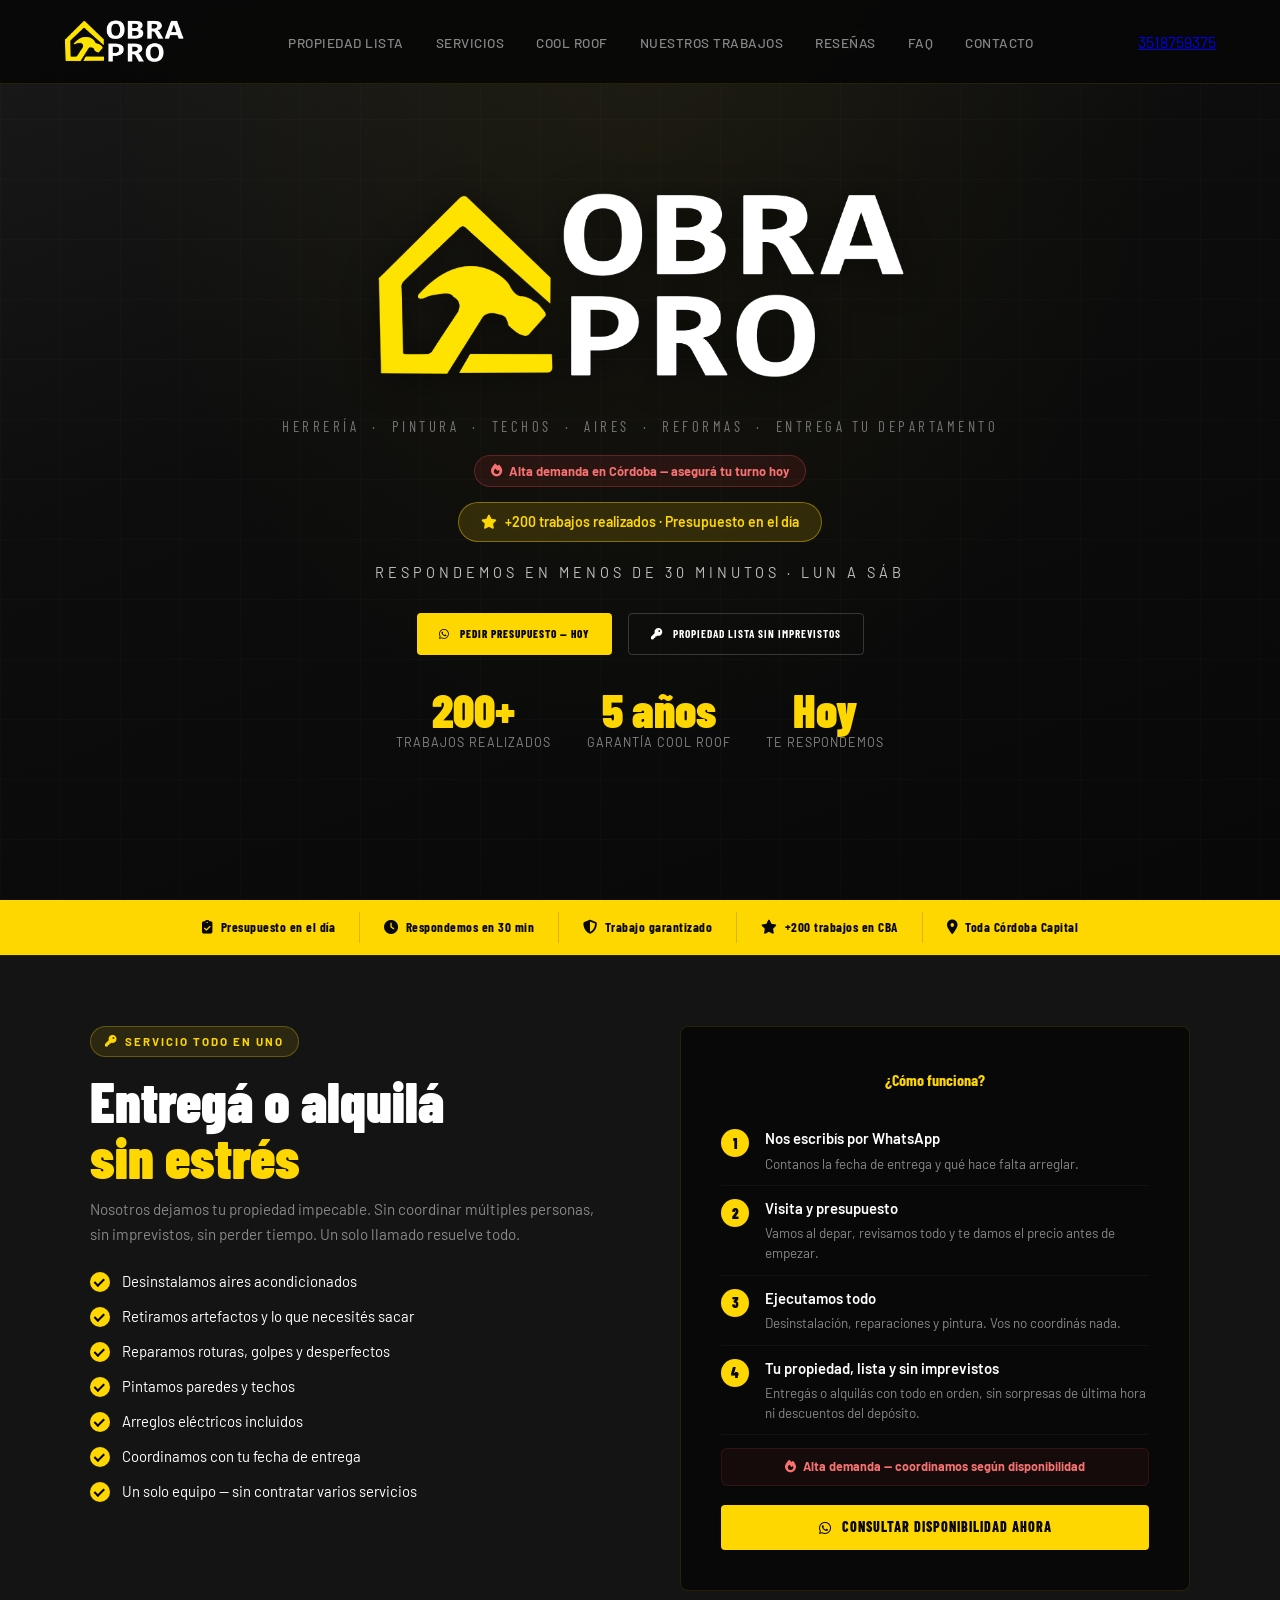
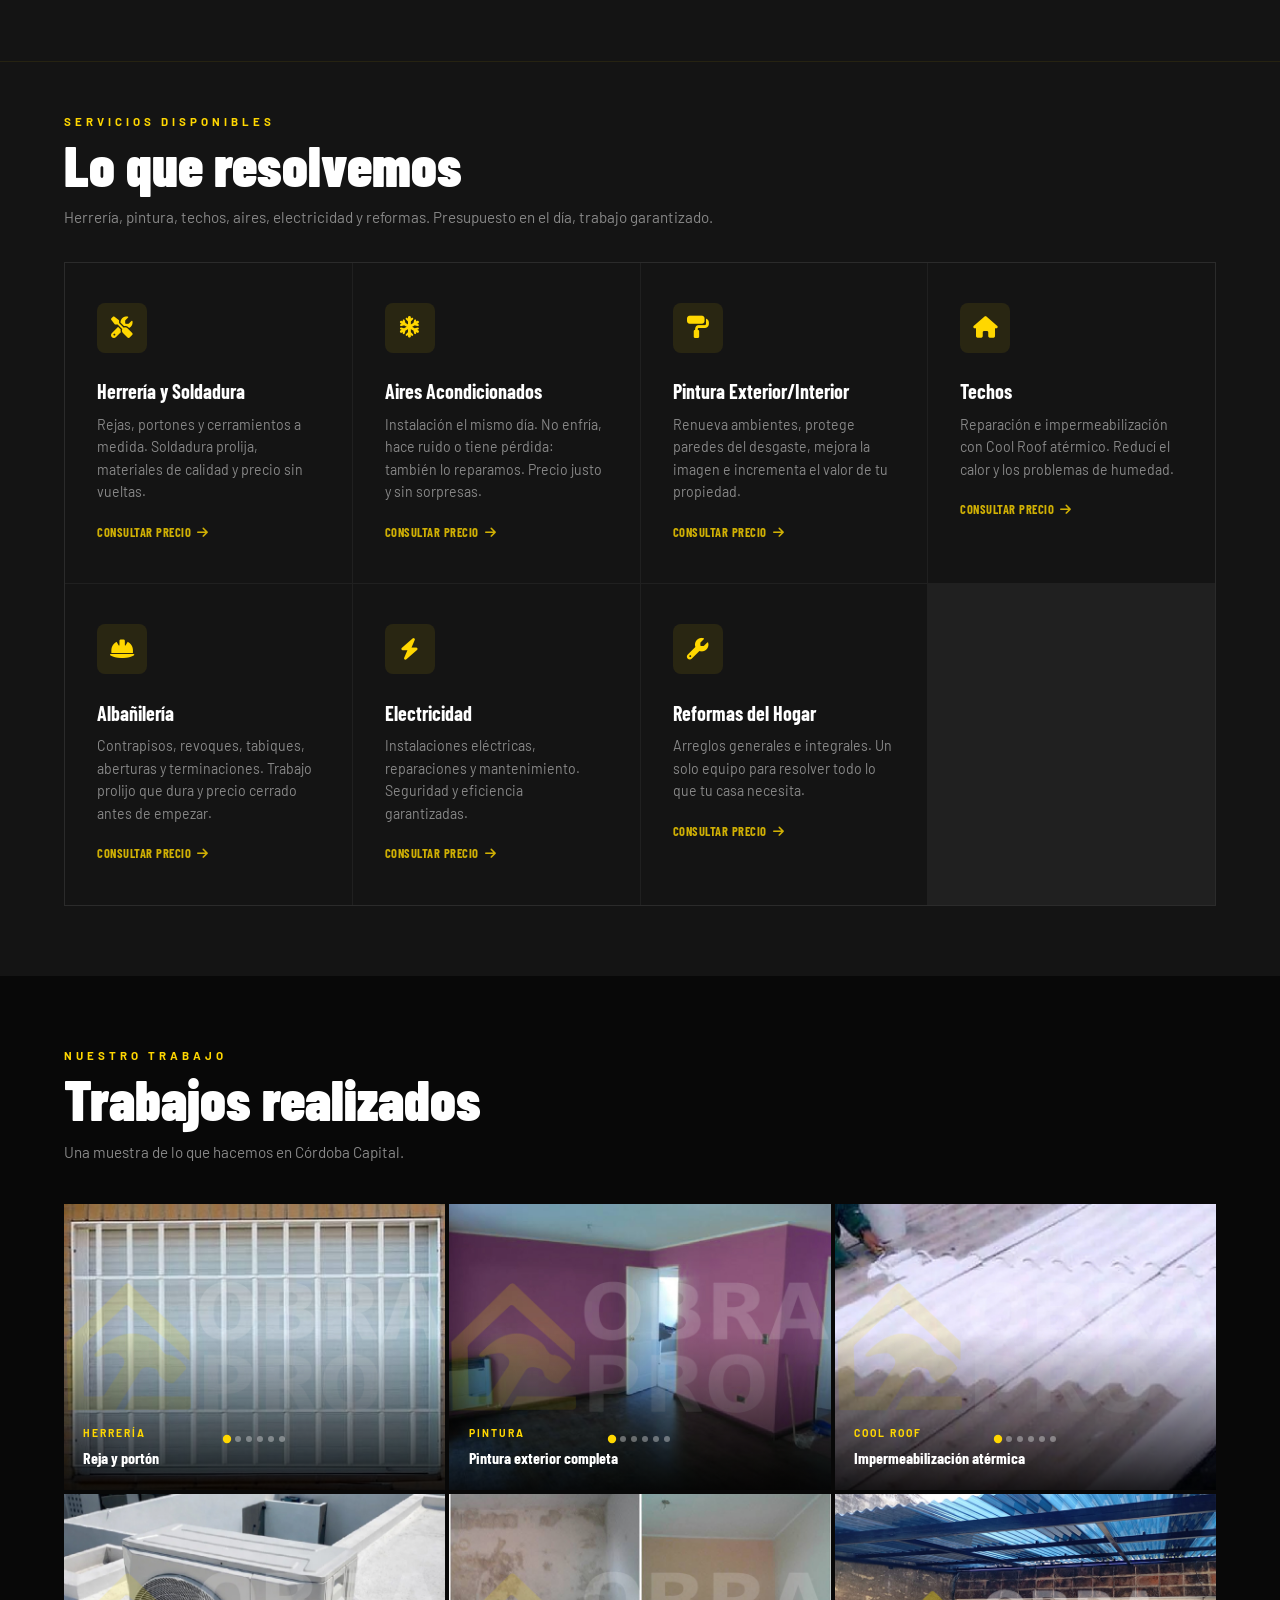
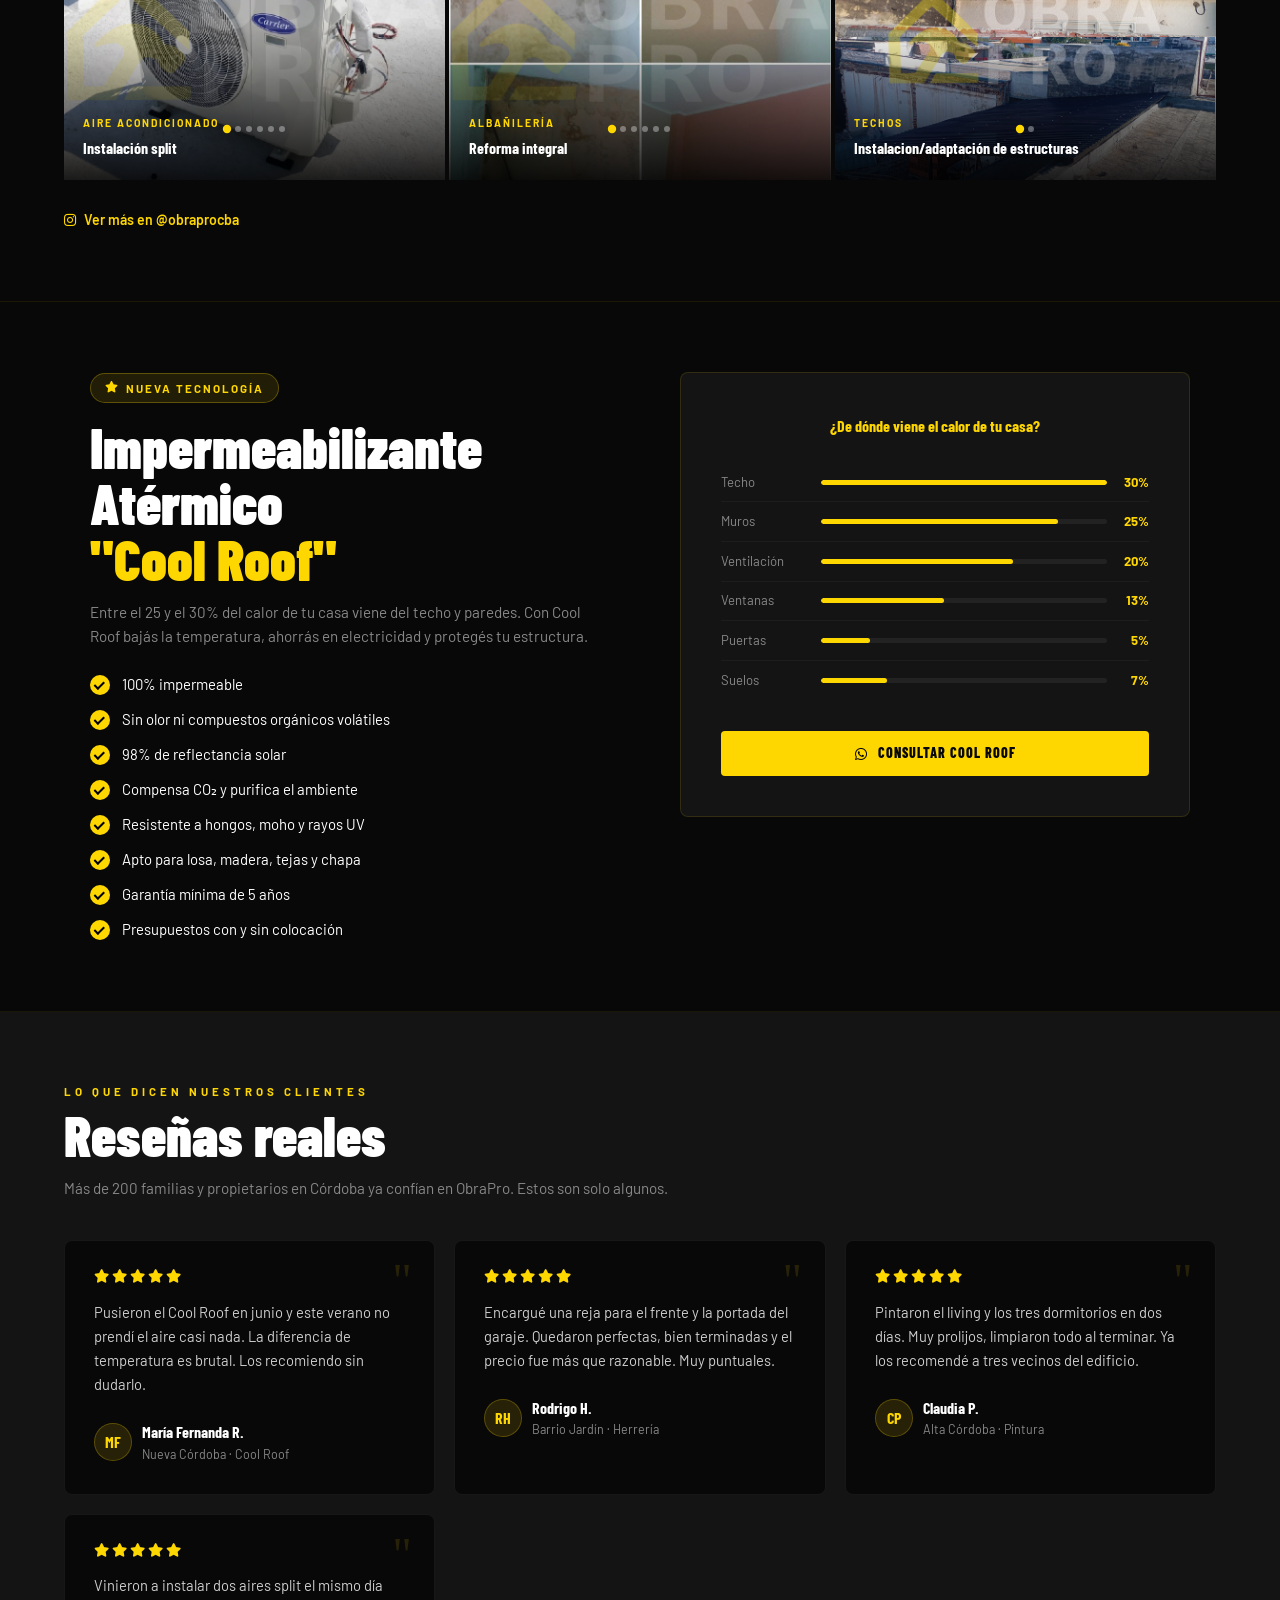
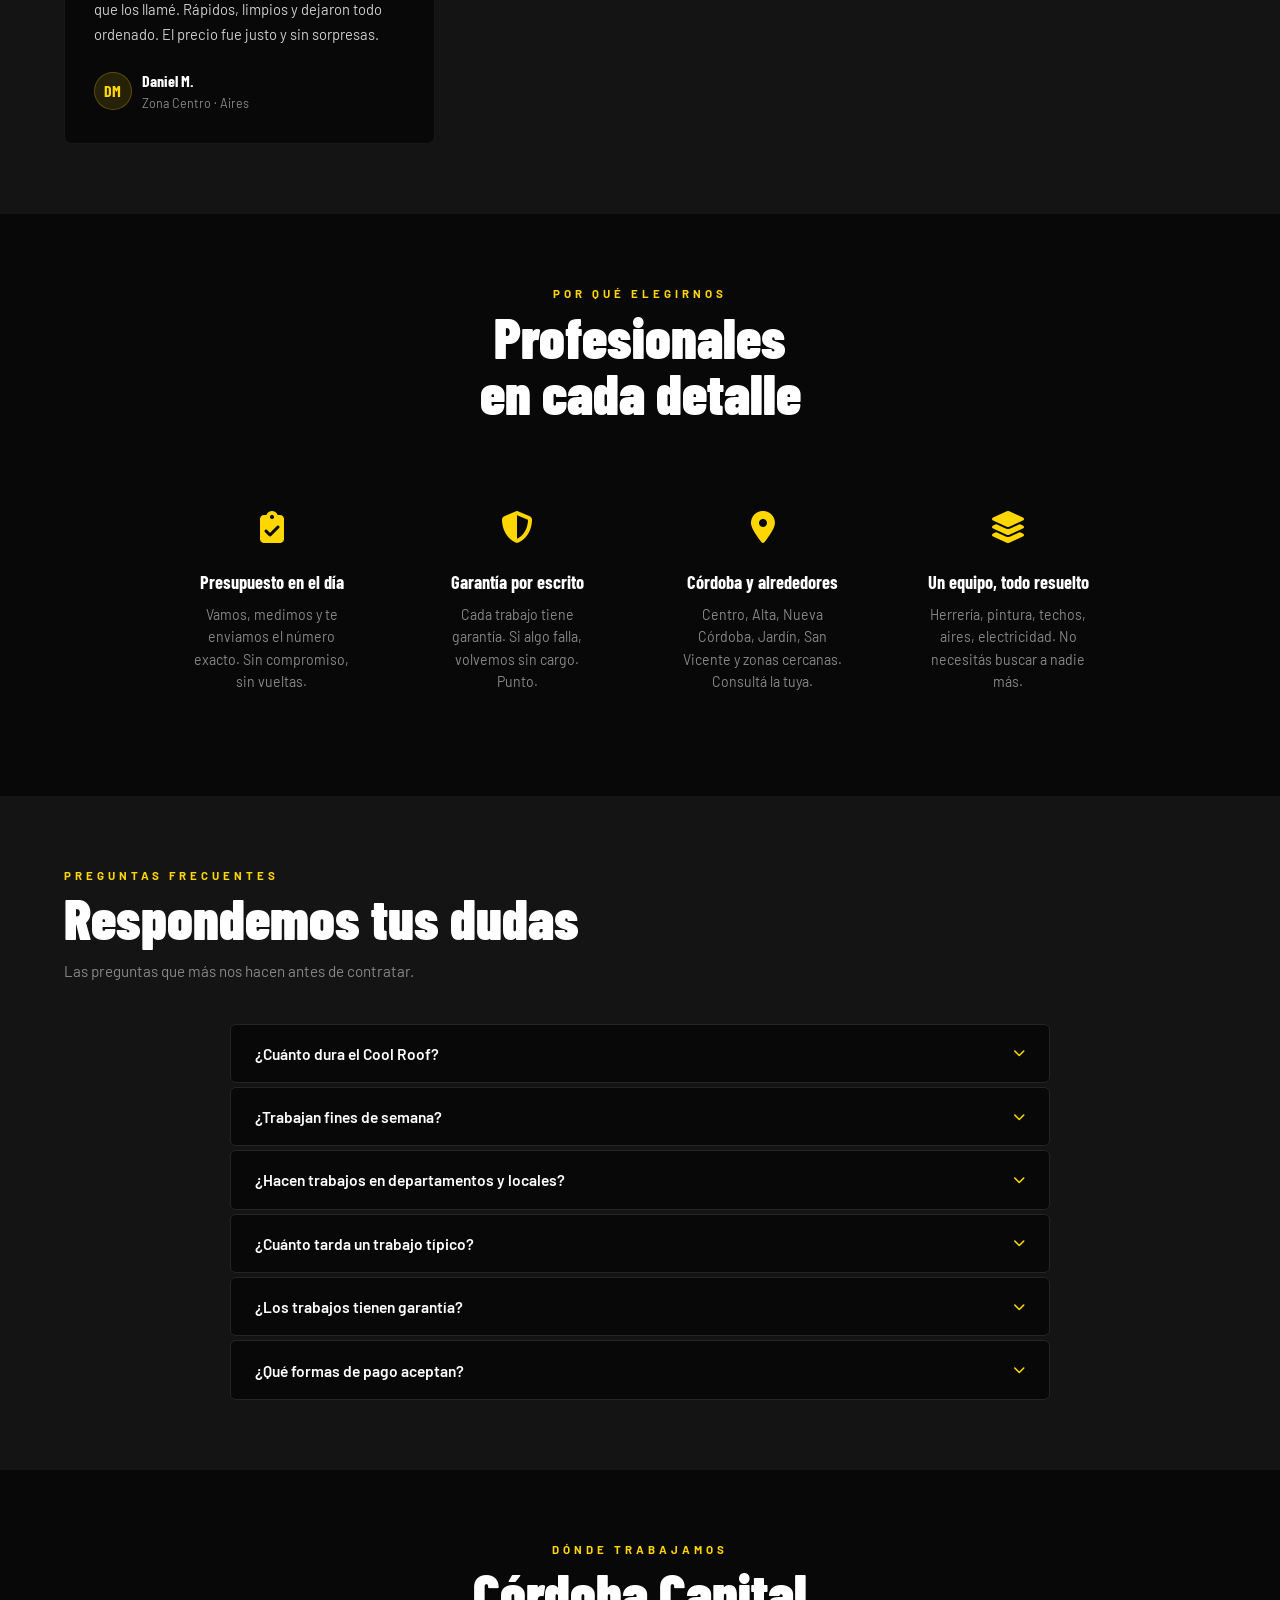
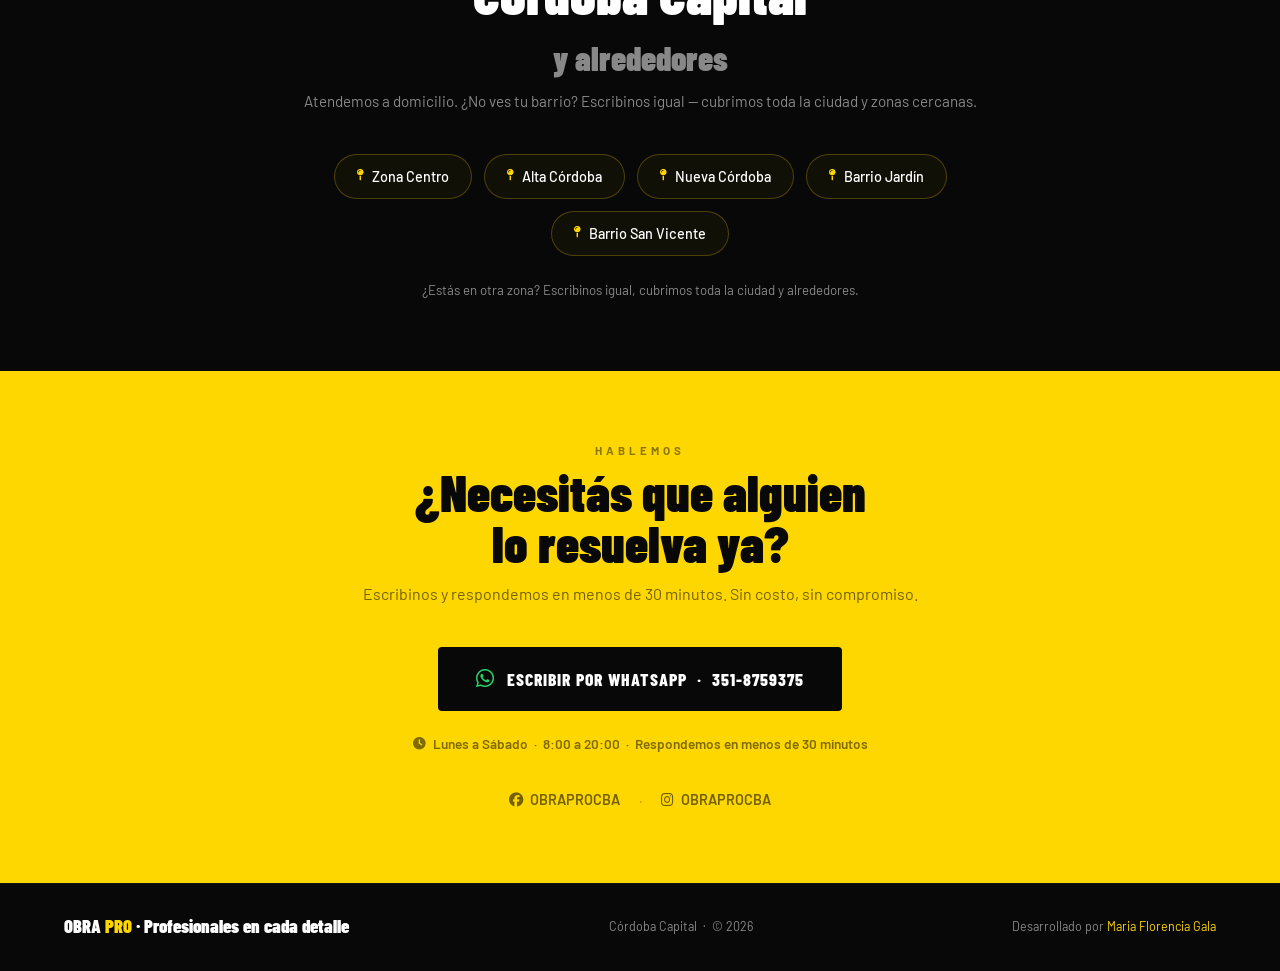
==== commit 9a50ecb7: "Agregué google tags para anuncios" ====
--- a/index.html
+++ b/index.html
@@ -18,24 +18,7 @@
             'enhanced_conversions': true
         });
     </script>
-    <!-- Event snippet for Whatsapp_Click conversion page
-     In your html page, add the snippet and call gtag_report_conversion when someone clicks on the chosen link or button. -->
-    <script>
-        function gtag_report_conversion(url) {
-            var callback = function () {
-               if (typeof(url) != 'undefined') {
-                    window.location = url;
-                }
-            };
-            gtag('event', 'conversion', {
-                'send_to': 'AW-18325401950/A92PCLOLnfEcEN7inaJE',
-                'value': 1.0,
-                'currency': 'ARS',
-                'event_callback': callback
-            });
-            return false;
-        }
-    </script>
+
     <!-- Meta Pixel Code -->   
     <script>
         !function(f,b,e,v,n,t,s)
@@ -95,8 +78,10 @@
         <li><a href="#contacto">Contacto</a></li>
     </ul>
 
-    <a href="https://wa.me/5493518759375" class="nav-wa" target="_blank" rel="noopener">
-        <i class="fab fa-whatsapp"></i> 351-8759375
+<a href="https://wa.me/5493518759375?text=Hola%20Obra%20Pro!%20Vi%20su%20anuncio%20y%20quiero%20presupuesto.&utm_source=google&utm_medium=cpc&utm_campaign=servicios_cordoba&utm_content=mobile_drawer"
+        target="_blank" 
+        onclick="gtag('event','conversion',{'send_to':'AW-18325401950/A92PCLOLnfEcEN7inaJE'});">
+        3518759375
     </a>
 
     <button class="nav-hamburger" id="hamburger" aria-label="Abrir menú">
@@ -113,8 +98,10 @@
     <a href="#faq" class="drawer-link">FAQ</a>
     <a href="#zonas" class="drawer-link">Zonas</a>
     <a href="#contacto" class="drawer-link">Contacto</a>
-    <a href="https://wa.me/5493518759375" class="drawer-link drawer-wa" target="_blank" rel="noopener">
-        <i class="fab fa-whatsapp"></i> 351-8759375
+    <a href="https://wa.me/5493518759375?text=Hola%20Obra%20Pro!%20Vi%20su%20anuncio%20y%20quiero%20presupuesto.&utm_source=google&utm_medium=cpc&utm_campaign=servicios_cordoba&utm_content=nav_header"
+        target="_blank" 
+        onclick="gtag('event','conversion',{'send_to':'AW-18325401950/A92PCLOLnfEcEN7inaJE'});">
+        3518759375
     </a>
 </div>
 
@@ -137,11 +124,11 @@
 
         <p class="hero-tag">Respondemos en menos de 30 minutos · Lun a Sáb</p>
 
-        <div class="hero-btns">
-            <a href="https://wa.me/5493518759375?text=Hola%20Obra%20Pro!%20Quiero%20pedir%20un%20presupuesto."
-               onclick="return gtag_report_conversion('https://wa.me/5493518759375');"
+<div class="hero-btns">
+            <a href="https://wa.me/5493518759375?text=Hola%20Obra%20Pro!%20Vi%20su%20anuncio%20y%20quiero%20presupuesto.&utm_source=google&utm_medium=cpc&utm_campaign=servicios_cordoba&utm_content=hero"
+               onclick="gtag('event','conversion',{'send_to':'AW-18325401950/A92PCLOLnfEcEN7inaJE'});"
                class="btn-y" target="_blank" rel="noopener">
-                <i class="fab fa-whatsapp"></i> Pedir presupuesto — hoy
+                 <i class="fab fa-whatsapp"></i> Pedir presupuesto — hoy
             </a>
             <a href="#entrega" class="btn-ghost">
                 <i class="fas fa-key"></i> Propiedad lista sin imprevistos
@@ -648,21 +635,11 @@
     </h2>
     <p class="contact-sub">Escribinos y respondemos en menos de 30 minutos. Sin costo, sin compromiso.</p>
 
-    <div>
-        <!-- Event snippet for Contacto conversion page In your html page, add the snippet and call gtag_report_conversion when someone clicks on the chosen link or button. --> 
-        <script> 
-            function gtag_report_conversion(url) { 
-                var callback = function () { 
-                    if (typeof(url) != 'undefined') { 
-                        window.location = url; 
-                    } 
-                }; gtag('event', 'conversion', { 
-                    'send_to': 'AW-18325401950/zU6mCM_HxtEcEN7inaJE', 'event_callback': callback }); return false; 
-            } 
-        </script>
-        <a href="https://wa.me/5493518759375?text=Hola%20Obra%20Pro!%20Quiero%20pedir%20un%20presupuesto."
-           onclick="return gtag_report_conversion('https://wa.me/5493518759375');"
-           class="btn-wa-big" target="_blank" rel="noopener">
+<div>
+        <a href="https://wa.me/5493518759375?text=Hola%20Obra%20Pro!%20Vi%20su%20anuncio%20y%20quiero%20presupuesto.&utm_source=google&utm_medium=cpc&utm_campaign=servicios_cordoba&utm_content=contact_section"
+           target="_blank" 
+           onclick="gtag('event','conversion',{'send_to':'AW-18325401950/A92PCLOLnfEcEN7inaJE'});"
+           class="btn-wa-big" rel="noopener">
             <i class="fab fa-whatsapp"></i> Escribir por WhatsApp &nbsp;·&nbsp; 351-8759375
         </a>
     </div>
@@ -695,16 +672,14 @@
 
 <!-- ── STICKY MOBILE WA ── -->
 <div class="sticky-wa">
-    <a href="https://wa.me/5493518759375?text=Hola%20Obra%20Pro!%20Quiero%20pedir%20un%20presupuesto."
-       class="sticky-wa-btn" target="_blank" rel="noopener">
+    <a href="https://wa.me/5493518759375?text=Hola%20Obra%20Pro!%20Vi%20su%20anuncio%20y%20quiero%20presupuesto.&utm_source=google&utm_medium=cpc&utm_campaign=servicios_cordoba&utm_content=sticky_mobile"
+       class="sticky-wa-btn" target="_blank" rel="noopener" onclick="gtag('event','conversion',{'send_to':'AW-18325401950/A92PCLOLnfEcEN7inaJE'});">
         <i class="fab fa-whatsapp"></i> Pedir presupuesto gratis — WhatsApp
     </a>
-</div>
-
 
 <!-- ── WA FLOTANTE ── -->
-<a href="https://wa.me/5493518759375?text=Hola%20Obra%20Pro!%20Quiero%20pedir%20un%20presupuesto."
-   class="wa-float" target="_blank" rel="noopener" title="Escribir por WhatsApp">
+<a href="https://wa.me/5493518759375?text=Hola%20Obra%20Pro!%20Vi%20su%20anuncio%20y%20quiero%20presupuesto.&utm_source=google&utm_medium=cpc&utm_campaign=servicios_cordoba&utm_content=wa_float"
+   class="wa-float" target="_blank" rel="noopener" title="Escribir por WhatsApp" onclick="gtag('event','conversion',{'send_to':'AW-18325401950/A92PCLOLnfEcEN7inaJE'});">
     <i class="fab fa-whatsapp"></i>
 </a>
 
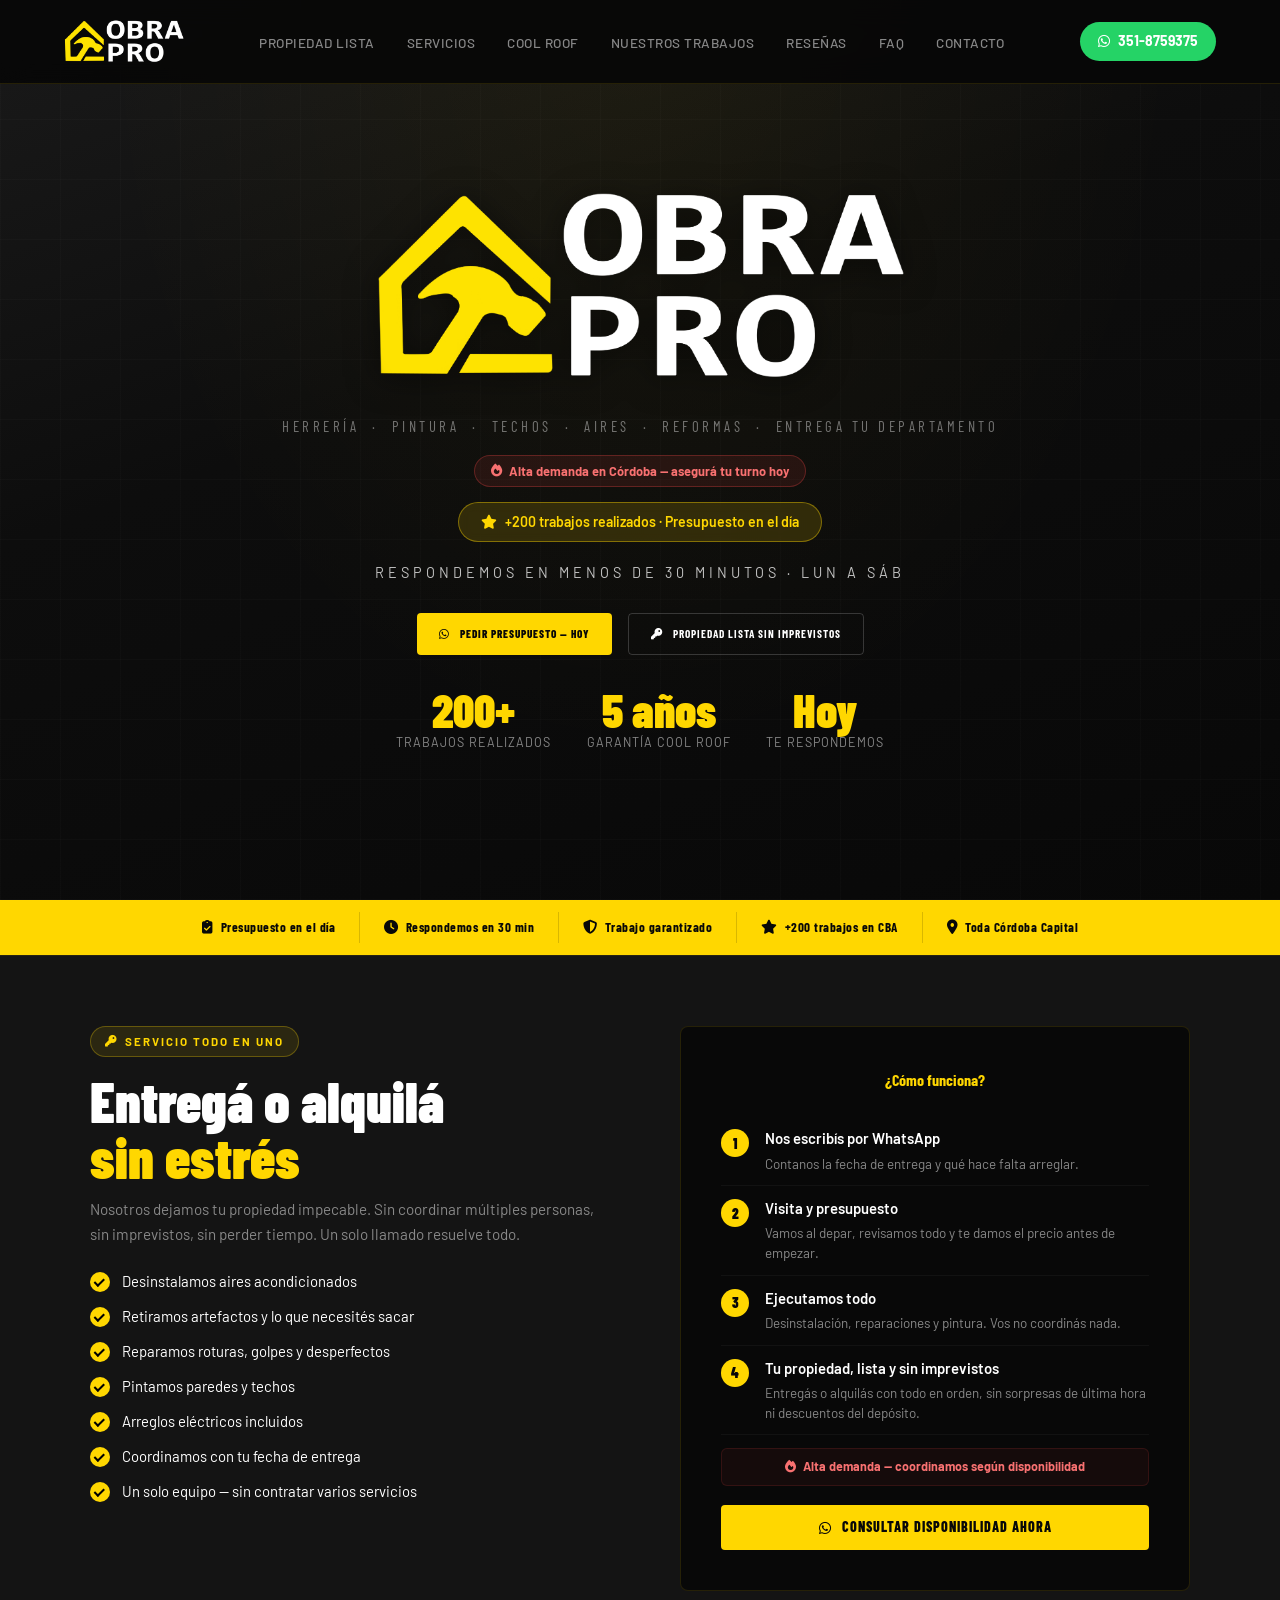
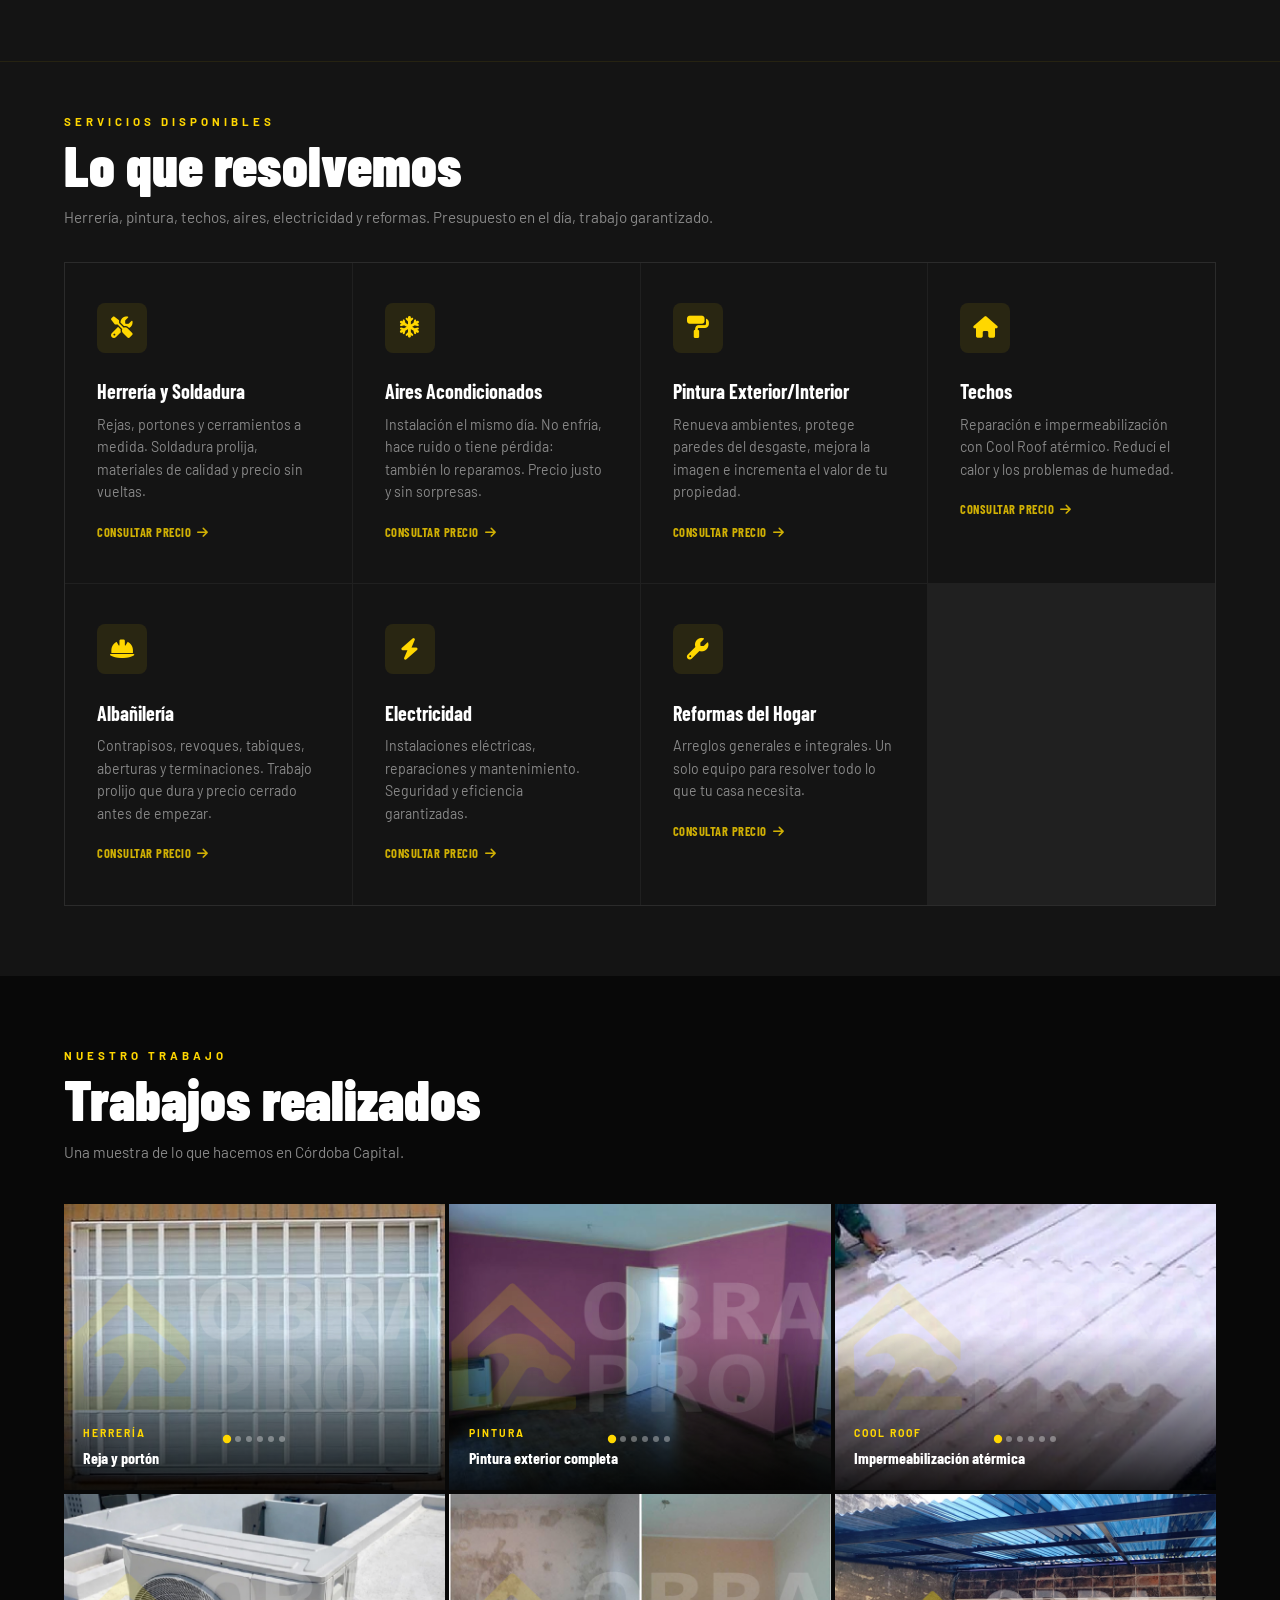
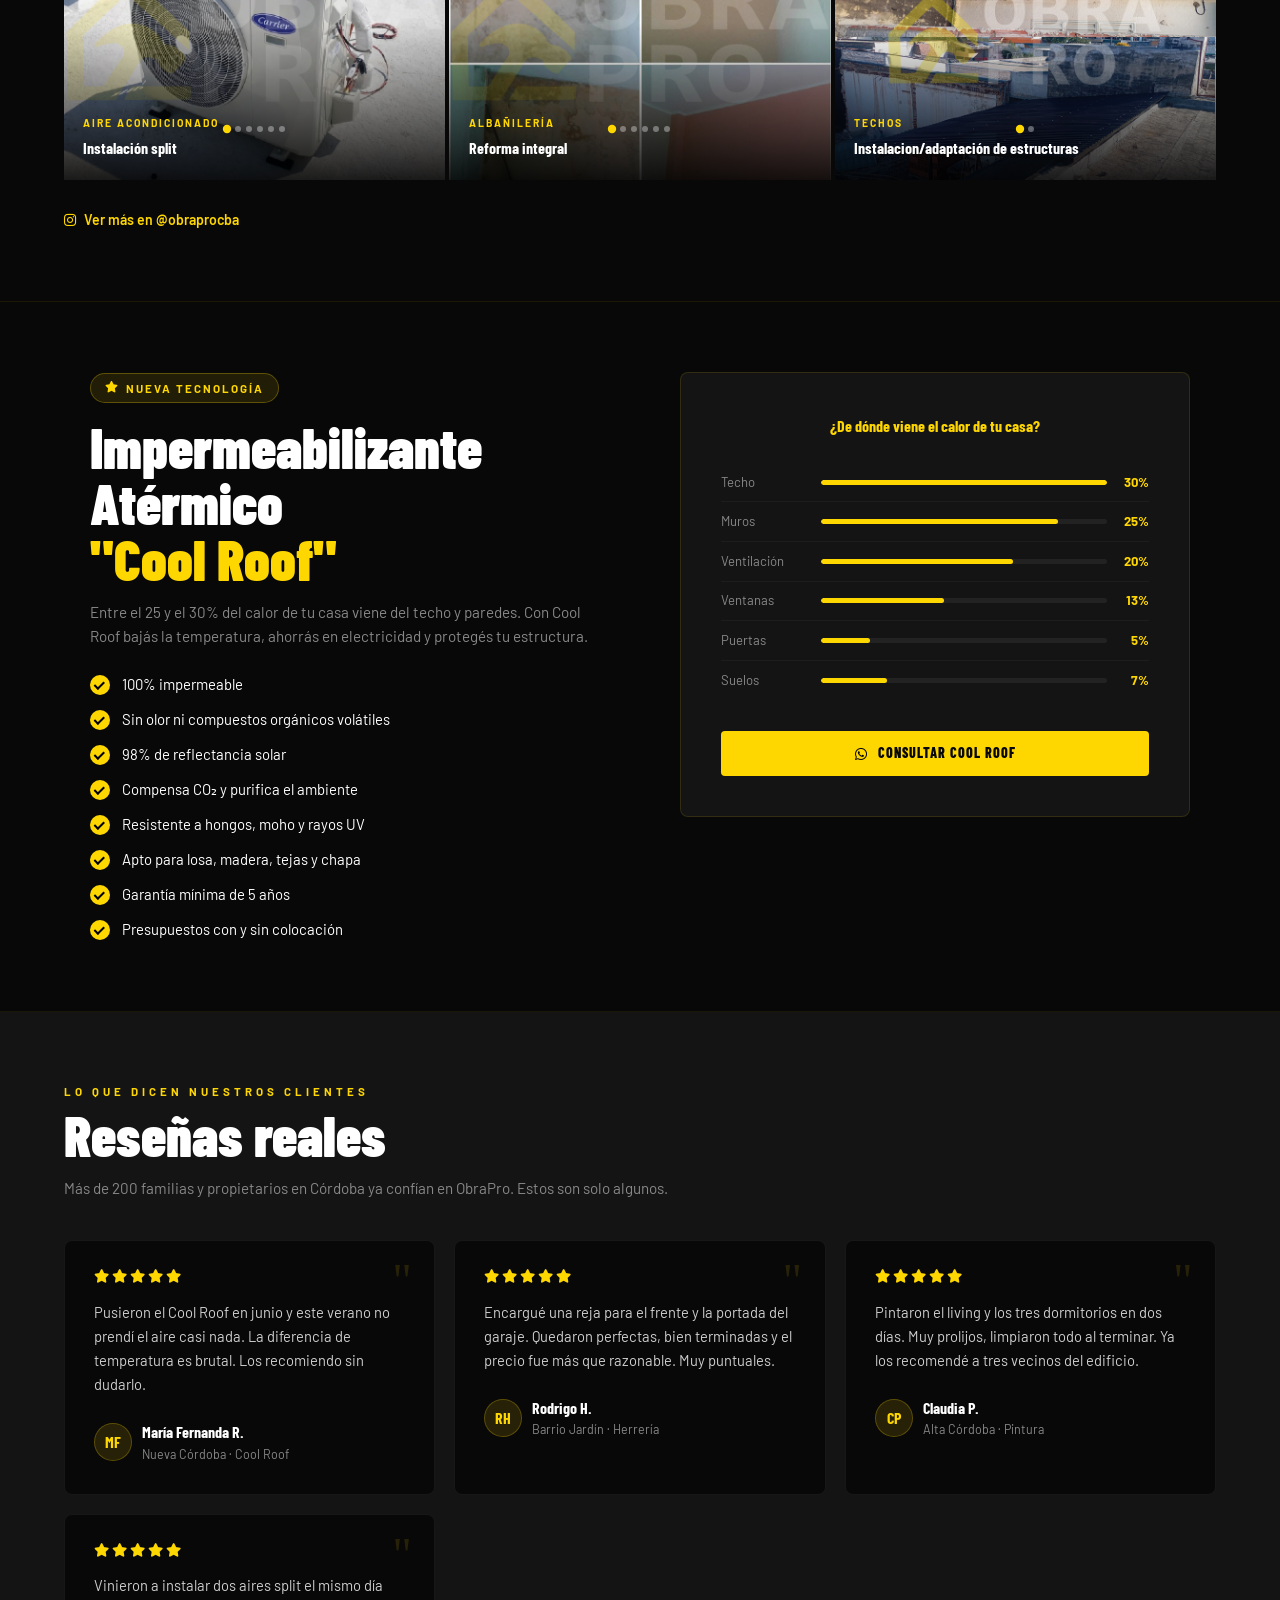
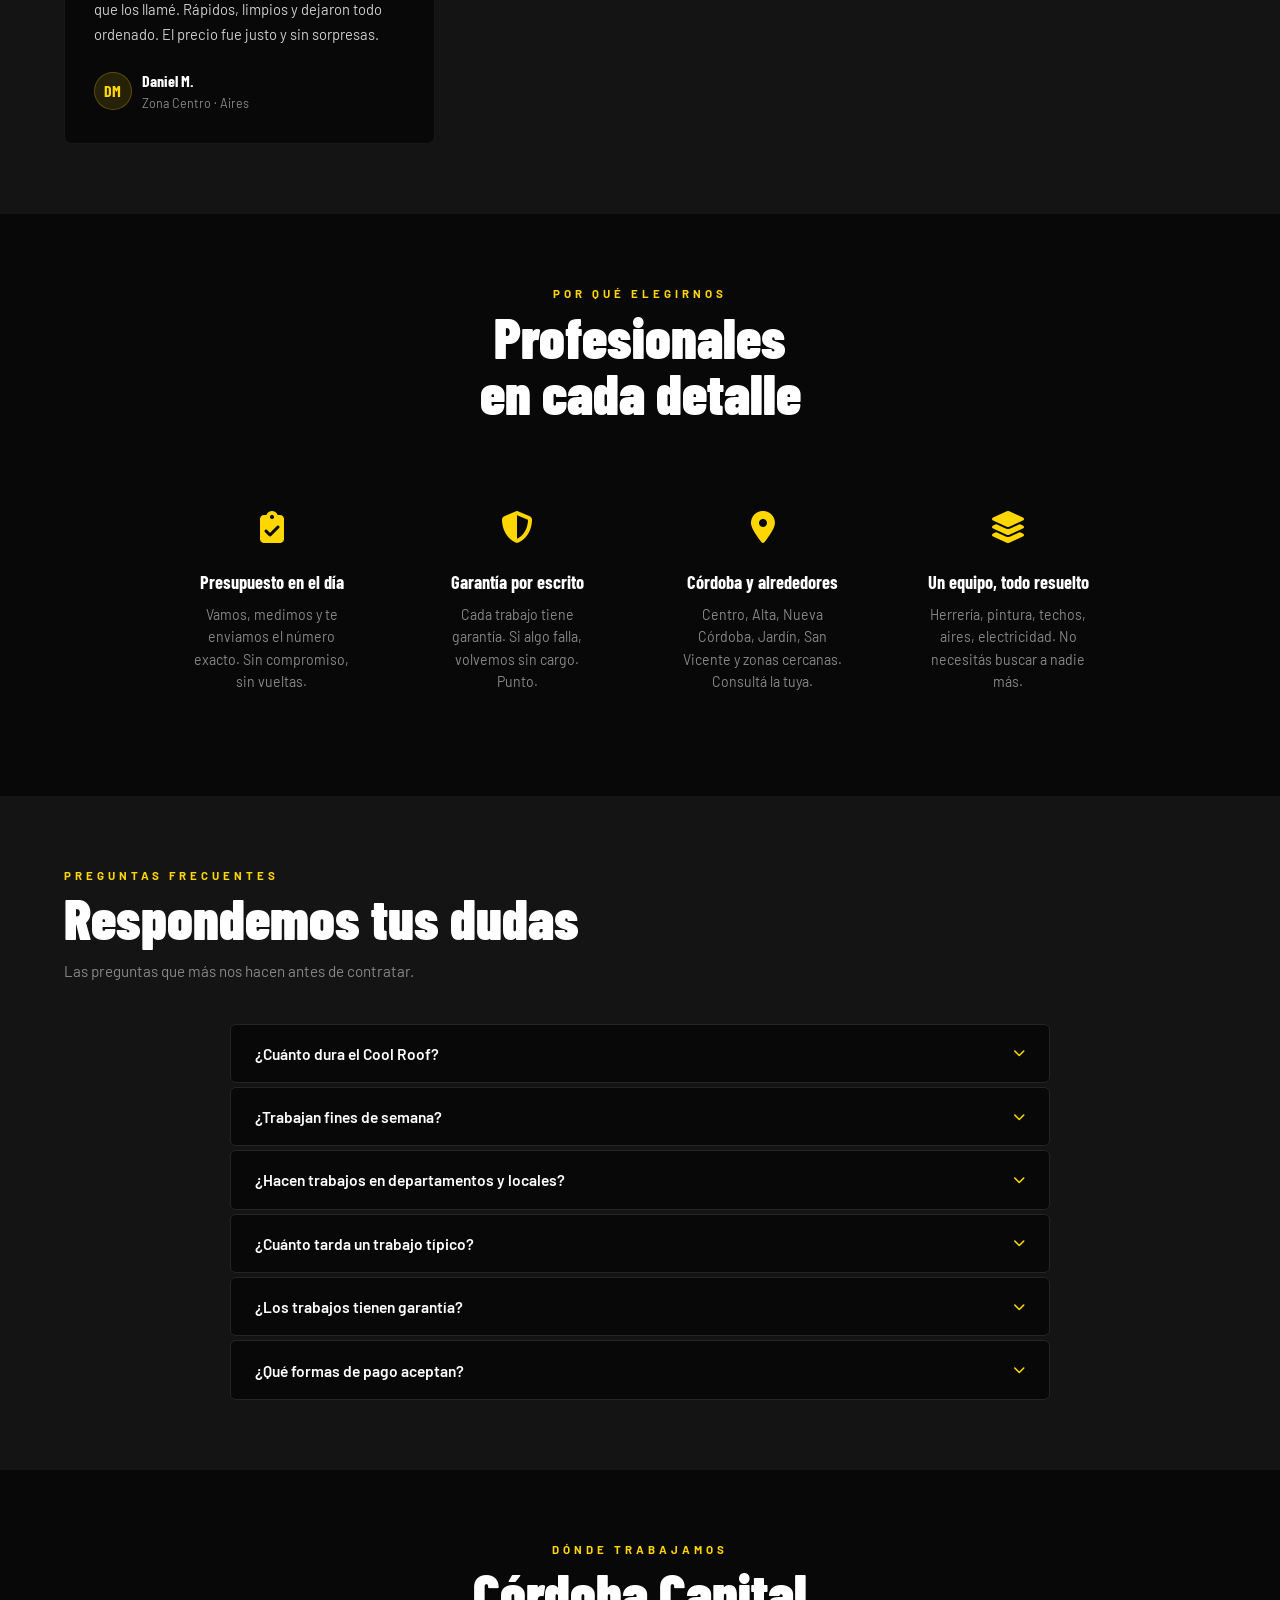
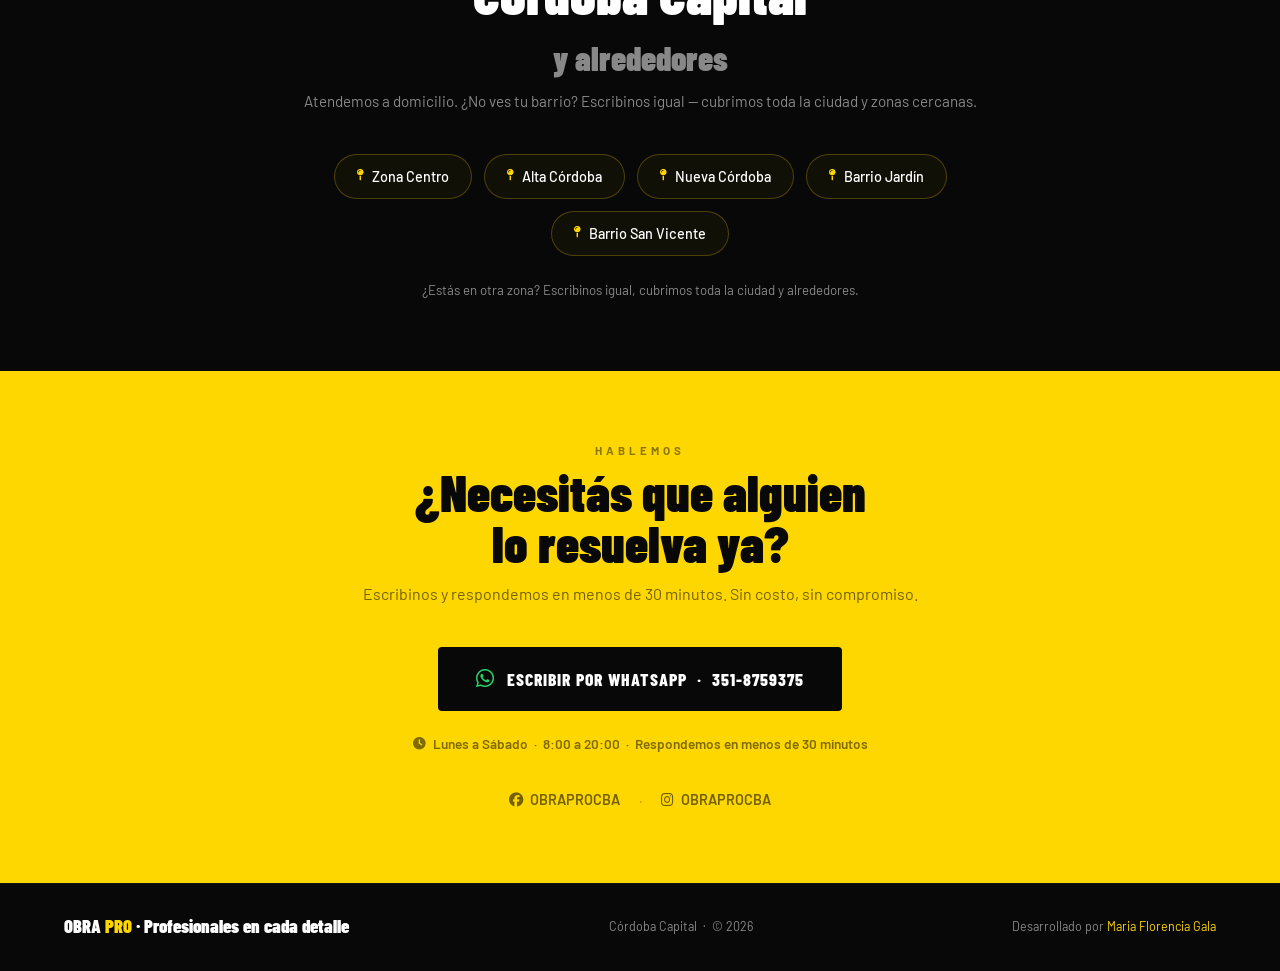
==== commit e403e83f: "Arreglo de estilos" ====
--- a/index.html
+++ b/index.html
@@ -76,12 +76,13 @@
         <li><a href="#testimonios">Reseñas</a></li>
         <li><a href="#faq">FAQ</a></li>
         <li><a href="#contacto">Contacto</a></li>
-    </ul>
-
-<a href="https://wa.me/5493518759375?text=Hola%20Obra%20Pro!%20Vi%20su%20anuncio%20y%20quiero%20presupuesto.&utm_source=google&utm_medium=cpc&utm_campaign=servicios_cordoba&utm_content=mobile_drawer"
+</ul>
+
+    <a href="https://wa.me/5493518759375?text=Hola%20Obra%20Pro!%20Vi%20su%20anuncio%20y%20quiero%20presupuesto.&utm_source=google&utm_medium=cpc&utm_campaign=servicios_cordoba&utm_content=nav_header"
         target="_blank" 
-        onclick="gtag('event','conversion',{'send_to':'AW-18325401950/A92PCLOLnfEcEN7inaJE'});">
-        3518759375
+        onclick="gtag('event','conversion',{'send_to':'AW-18325401950/A92PCLOLnfEcEN7inaJE'});"
+        class="nav-wa">
+        <i class="fab fa-whatsapp"></i> 351-8759375
     </a>
 
     <button class="nav-hamburger" id="hamburger" aria-label="Abrir menú">
@@ -98,10 +99,11 @@
     <a href="#faq" class="drawer-link">FAQ</a>
     <a href="#zonas" class="drawer-link">Zonas</a>
     <a href="#contacto" class="drawer-link">Contacto</a>
-    <a href="https://wa.me/5493518759375?text=Hola%20Obra%20Pro!%20Vi%20su%20anuncio%20y%20quiero%20presupuesto.&utm_source=google&utm_medium=cpc&utm_campaign=servicios_cordoba&utm_content=nav_header"
+    <a href="https://wa.me/5493518759375?text=Hola%20Obra%20Pro!%20Vi%20su%20anuncio%20y%20quiero%20presupuesto.&utm_source=google&utm_medium=cpc&utm_campaign=servicios_cordoba&utm_content=mobile_drawer"
         target="_blank" 
-        onclick="gtag('event','conversion',{'send_to':'AW-18325401950/A92PCLOLnfEcEN7inaJE'});">
-        3518759375
+        onclick="gtag('event','conversion',{'send_to':'AW-18325401950/A92PCLOLnfEcEN7inaJE'});"
+        class="drawer-wa">
+        <i class="fab fa-whatsapp"></i> 351-8759375
     </a>
 </div>
 
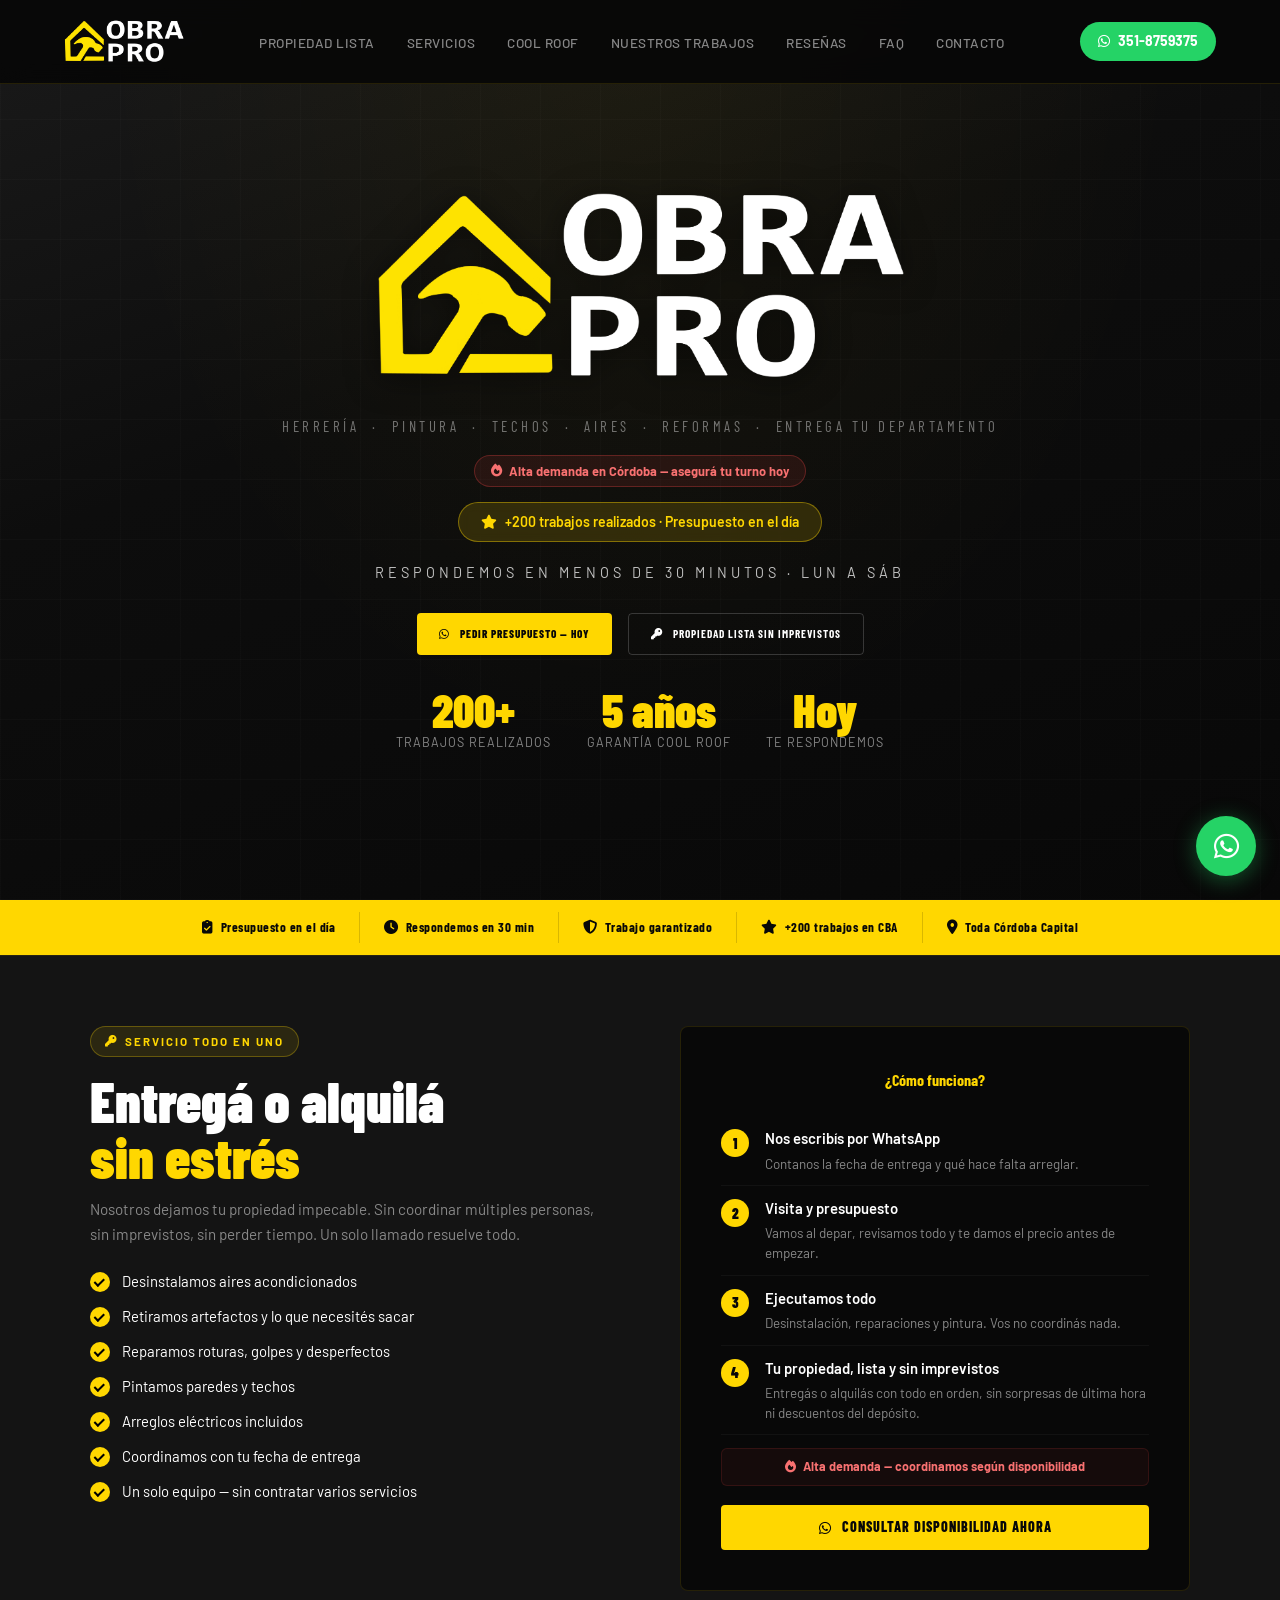
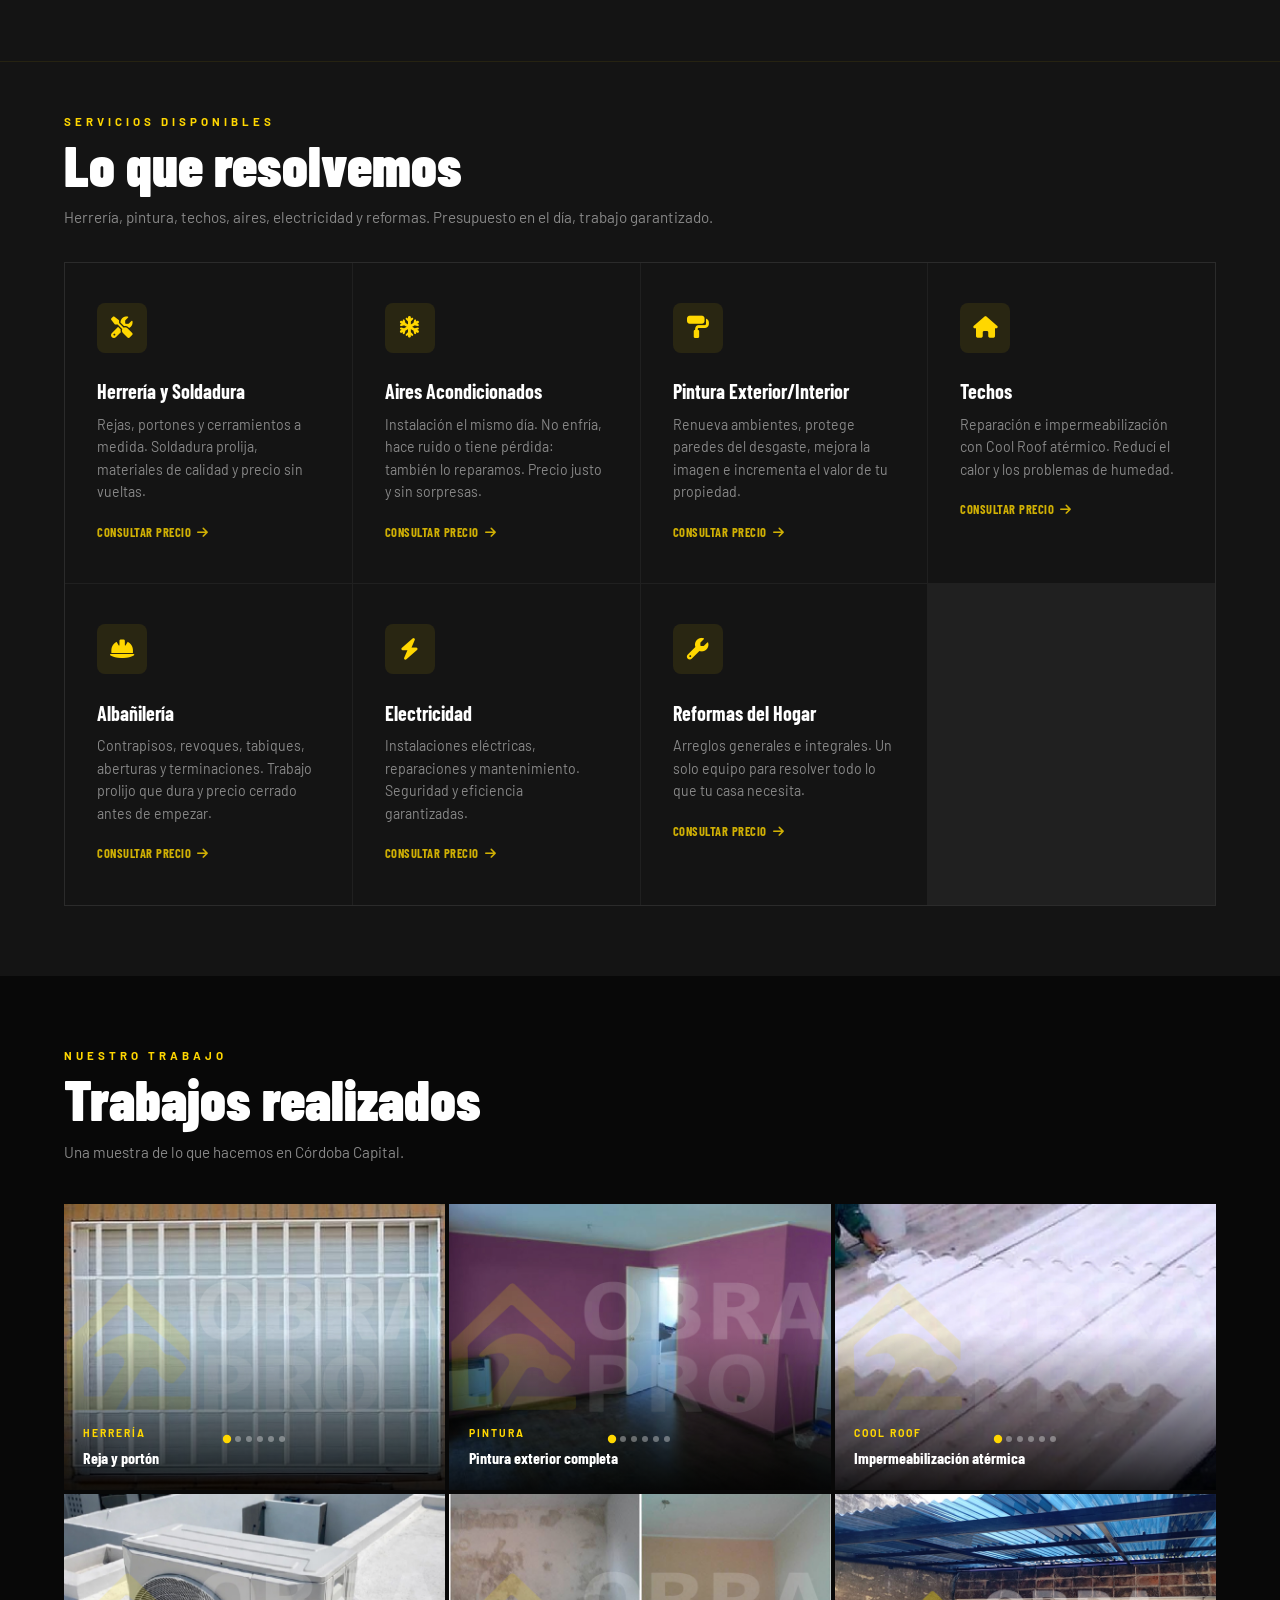
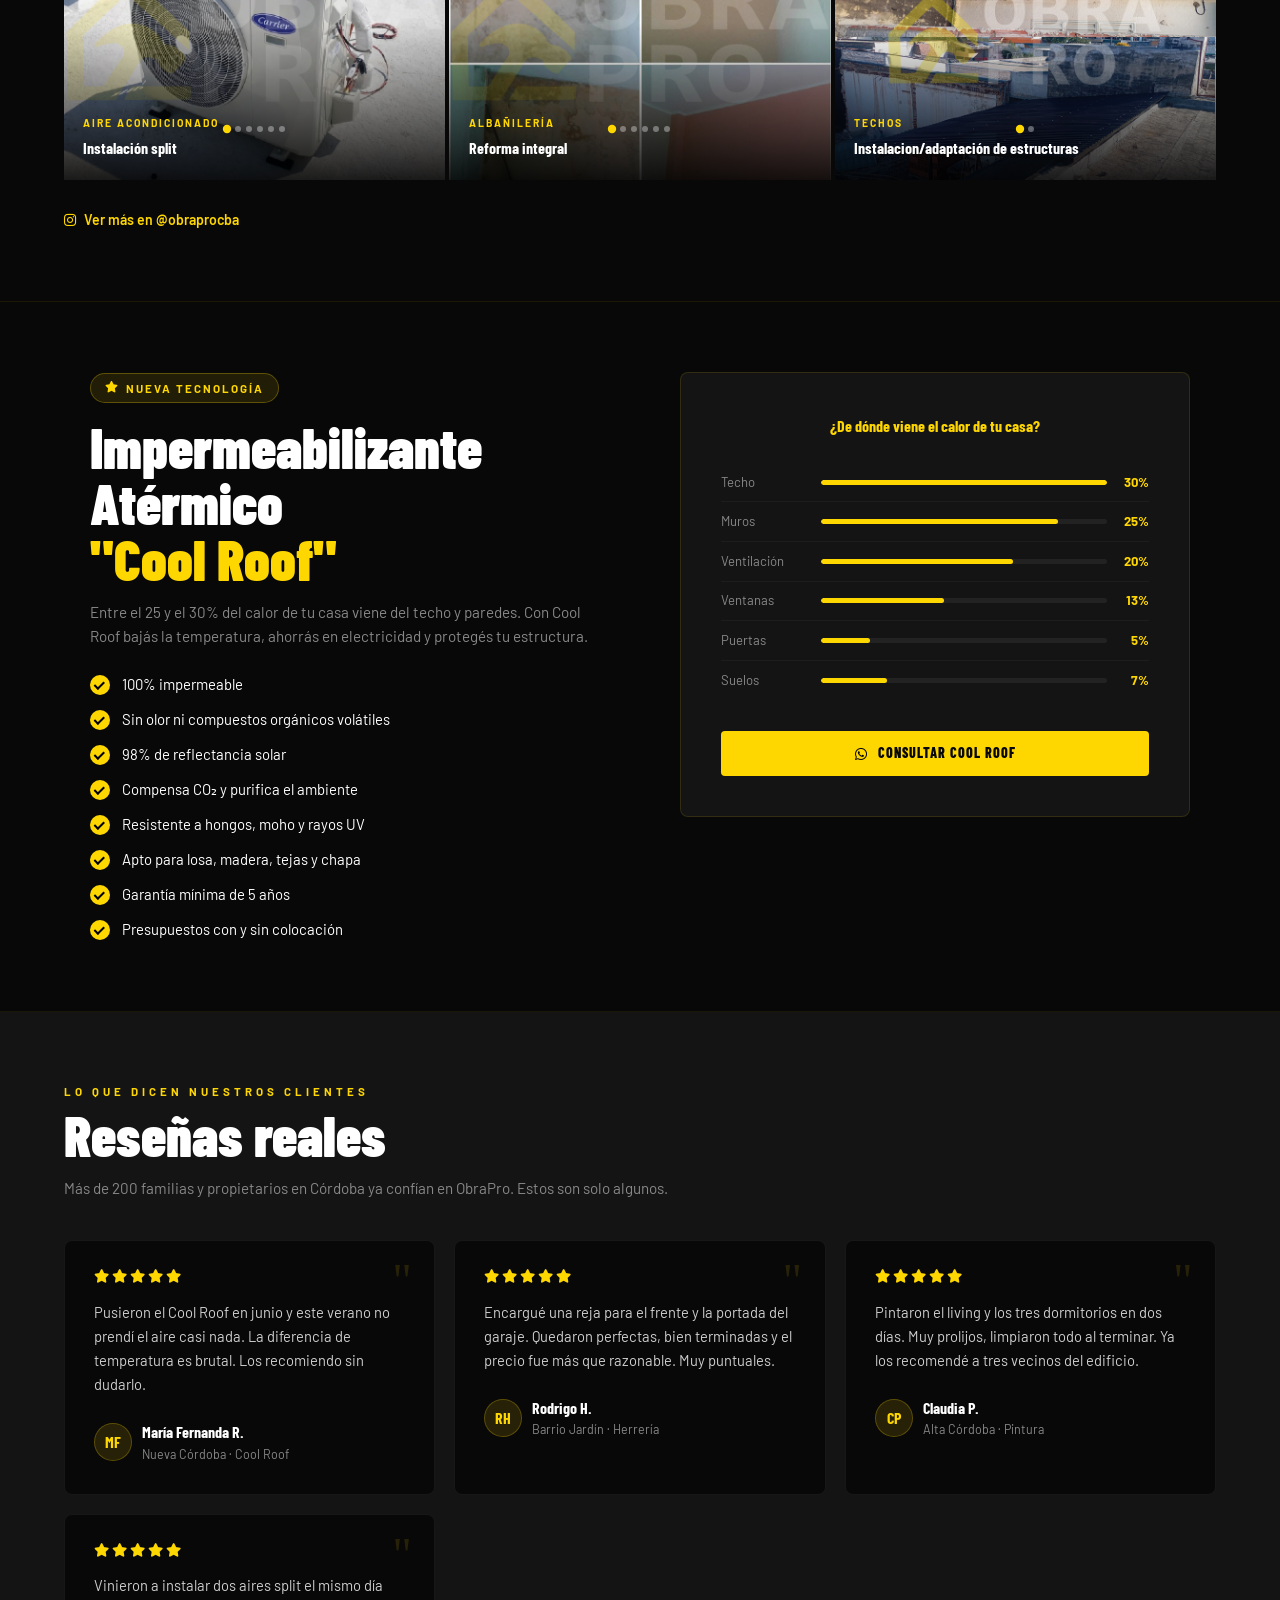
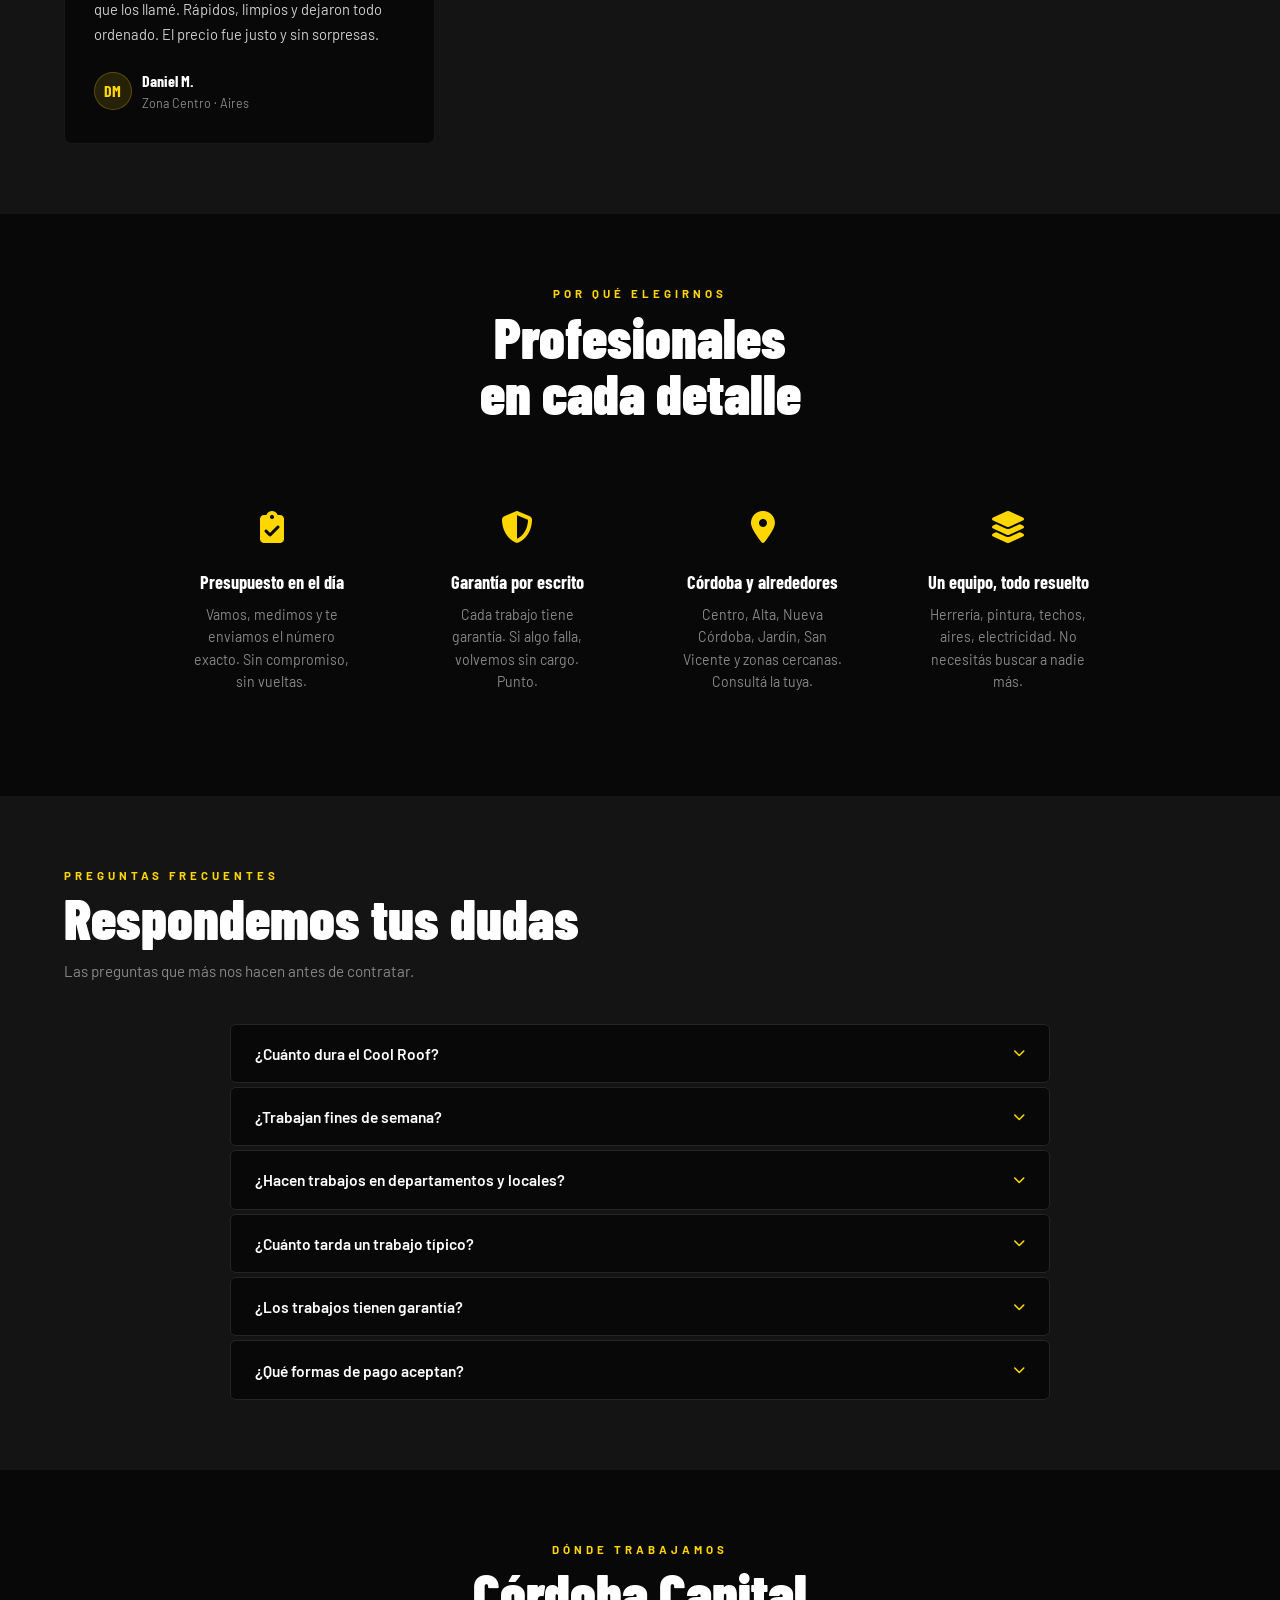
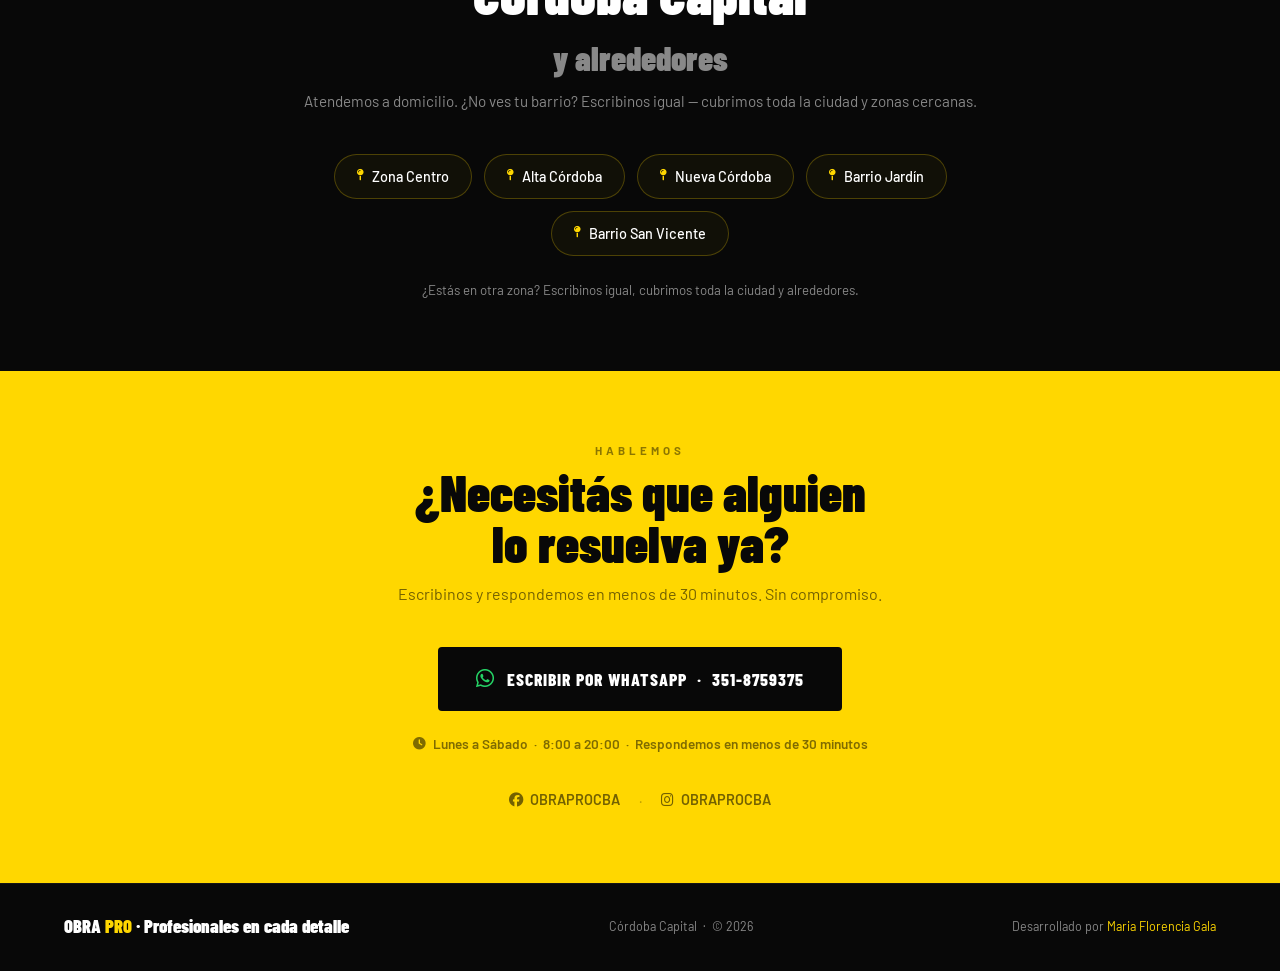
==== commit 4df29b7a: "Arreglo de botón de whatsapp" ====
--- a/index.html
+++ b/index.html
@@ -4,7 +4,7 @@
     <meta charset="UTF-8">
     <meta name="viewport" content="width=device-width, initial-scale=1.0">
     <title>Obra Pro — Herrería, Pintura, Techos y Reformas en Córdoba</title>
-    <meta name="description" content="Herrería, soldadura, aires, pintura, techos y reformas en Córdoba Capital. Más de 200 trabajos realizados. Presupuesto sin cargo. Tel: 351-8759375">
+    <meta name="description" content="Herrería, soldadura, aires, pintura, techos y reformas en Córdoba Capital. Más de 200 trabajos realizados. Presupuesto en el día. Tel: 351-8759375">
     <link rel="icon" type="image/png" href="assets/favicon.png">
 
 
@@ -46,7 +46,7 @@
     <meta name="ICBM" content="-31.4201, -64.1888">
     <meta property="og:type" content="website">
     <meta property="og:title" content="Obra Pro — Herrería, Pintura, Techos y Reformas en Córdoba">
-    <meta property="og:description" content="Herrería, soldadura, aires acondicionados, pintura, techos, reformas y electricidad en Córdoba Capital. +200 trabajos. Presupuestos sin cargo.">
+    <meta property="og:description" content="Herrería, soldadura, aires acondicionados, pintura, techos, reformas y electricidad en Córdoba Capital. +200 trabajos. Presupuesto en el día.">
     <meta property="og:image" content="https://obraprocba.netlify.app/assets/logo.png">
     <meta property="og:url" content="https://obraprocba.netlify.app/">
     <meta property="og:locale" content="es_AR">
@@ -635,7 +635,7 @@
     <h2 class="s-title">
         ¿Necesitás que alguien<br>lo resuelva ya?
     </h2>
-    <p class="contact-sub">Escribinos y respondemos en menos de 30 minutos. Sin costo, sin compromiso.</p>
+    <p class="contact-sub">Escribinos y respondemos en menos de 30 minutos. Sin compromiso.</p>
 
 <div>
         <a href="https://wa.me/5493518759375?text=Hola%20Obra%20Pro!%20Vi%20su%20anuncio%20y%20quiero%20presupuesto.&utm_source=google&utm_medium=cpc&utm_campaign=servicios_cordoba&utm_content=contact_section"
@@ -676,8 +676,9 @@
 <div class="sticky-wa">
     <a href="https://wa.me/5493518759375?text=Hola%20Obra%20Pro!%20Vi%20su%20anuncio%20y%20quiero%20presupuesto.&utm_source=google&utm_medium=cpc&utm_campaign=servicios_cordoba&utm_content=sticky_mobile"
        class="sticky-wa-btn" target="_blank" rel="noopener" onclick="gtag('event','conversion',{'send_to':'AW-18325401950/A92PCLOLnfEcEN7inaJE'});">
-        <i class="fab fa-whatsapp"></i> Pedir presupuesto gratis — WhatsApp
+        <i class="fab fa-whatsapp"></i> Pedir presupuesto — WhatsApp
     </a>
+</div>
 
 <!-- ── WA FLOTANTE ── -->
 <a href="https://wa.me/5493518759375?text=Hola%20Obra%20Pro!%20Vi%20su%20anuncio%20y%20quiero%20presupuesto.&utm_source=google&utm_medium=cpc&utm_campaign=servicios_cordoba&utm_content=wa_float"
@@ -691,7 +692,7 @@
   "@context": "https://schema.org",
   "@type": "HomeAndConstructionBusiness",
   "name": "Obra Pro",
-  "description": "Herrería, soldadura, aires acondicionados, pintura, techos, albañilería y electricidad en Córdoba Capital. Más de 200 trabajos realizados. Presupuestos sin cargo.",
+  "description": "Herrería, soldadura, aires acondicionados, pintura, techos, albañilería y electricidad en Córdoba Capital. Más de 200 trabajos realizados. Presupuesto en el día.",
   "url": "https://obraprocba.netlify.app/",
   "telephone": "+5493518759375",
   "image": "https://obraprocba.netlify.app/assets/logo.png",
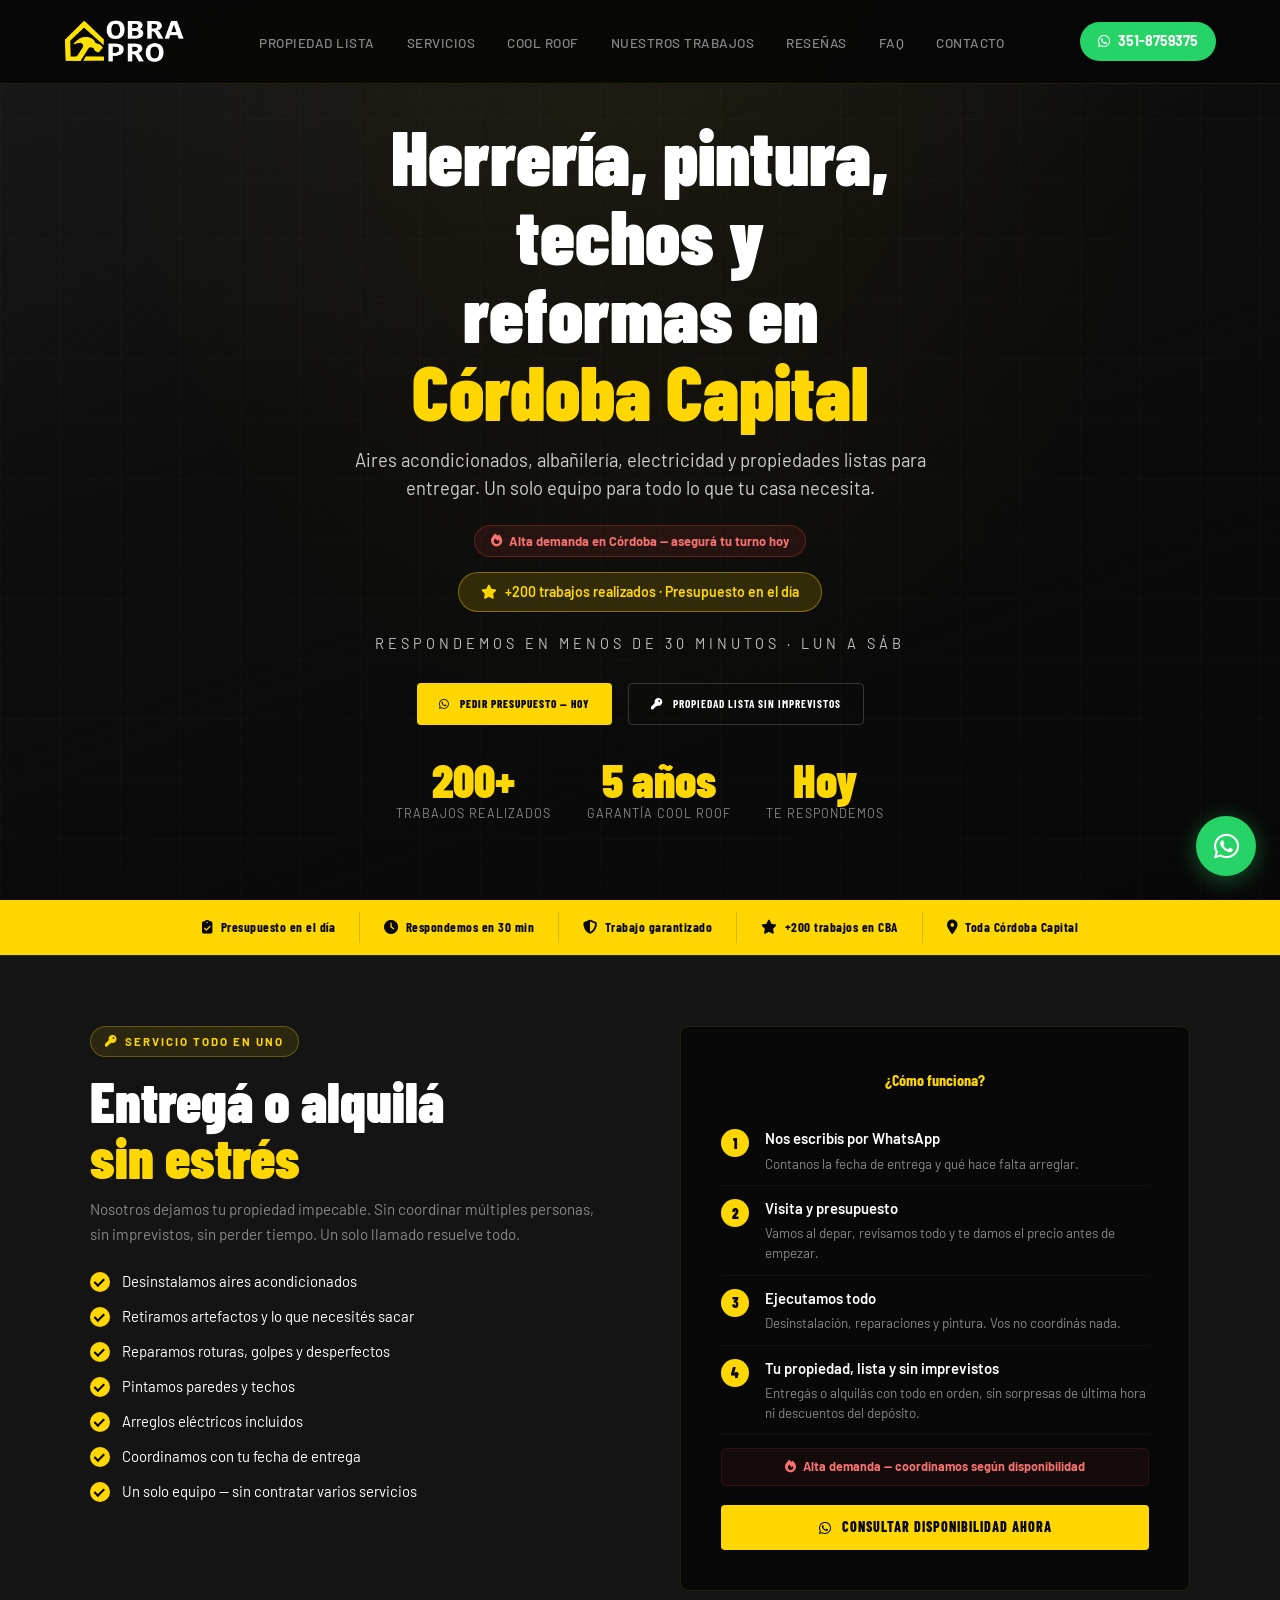
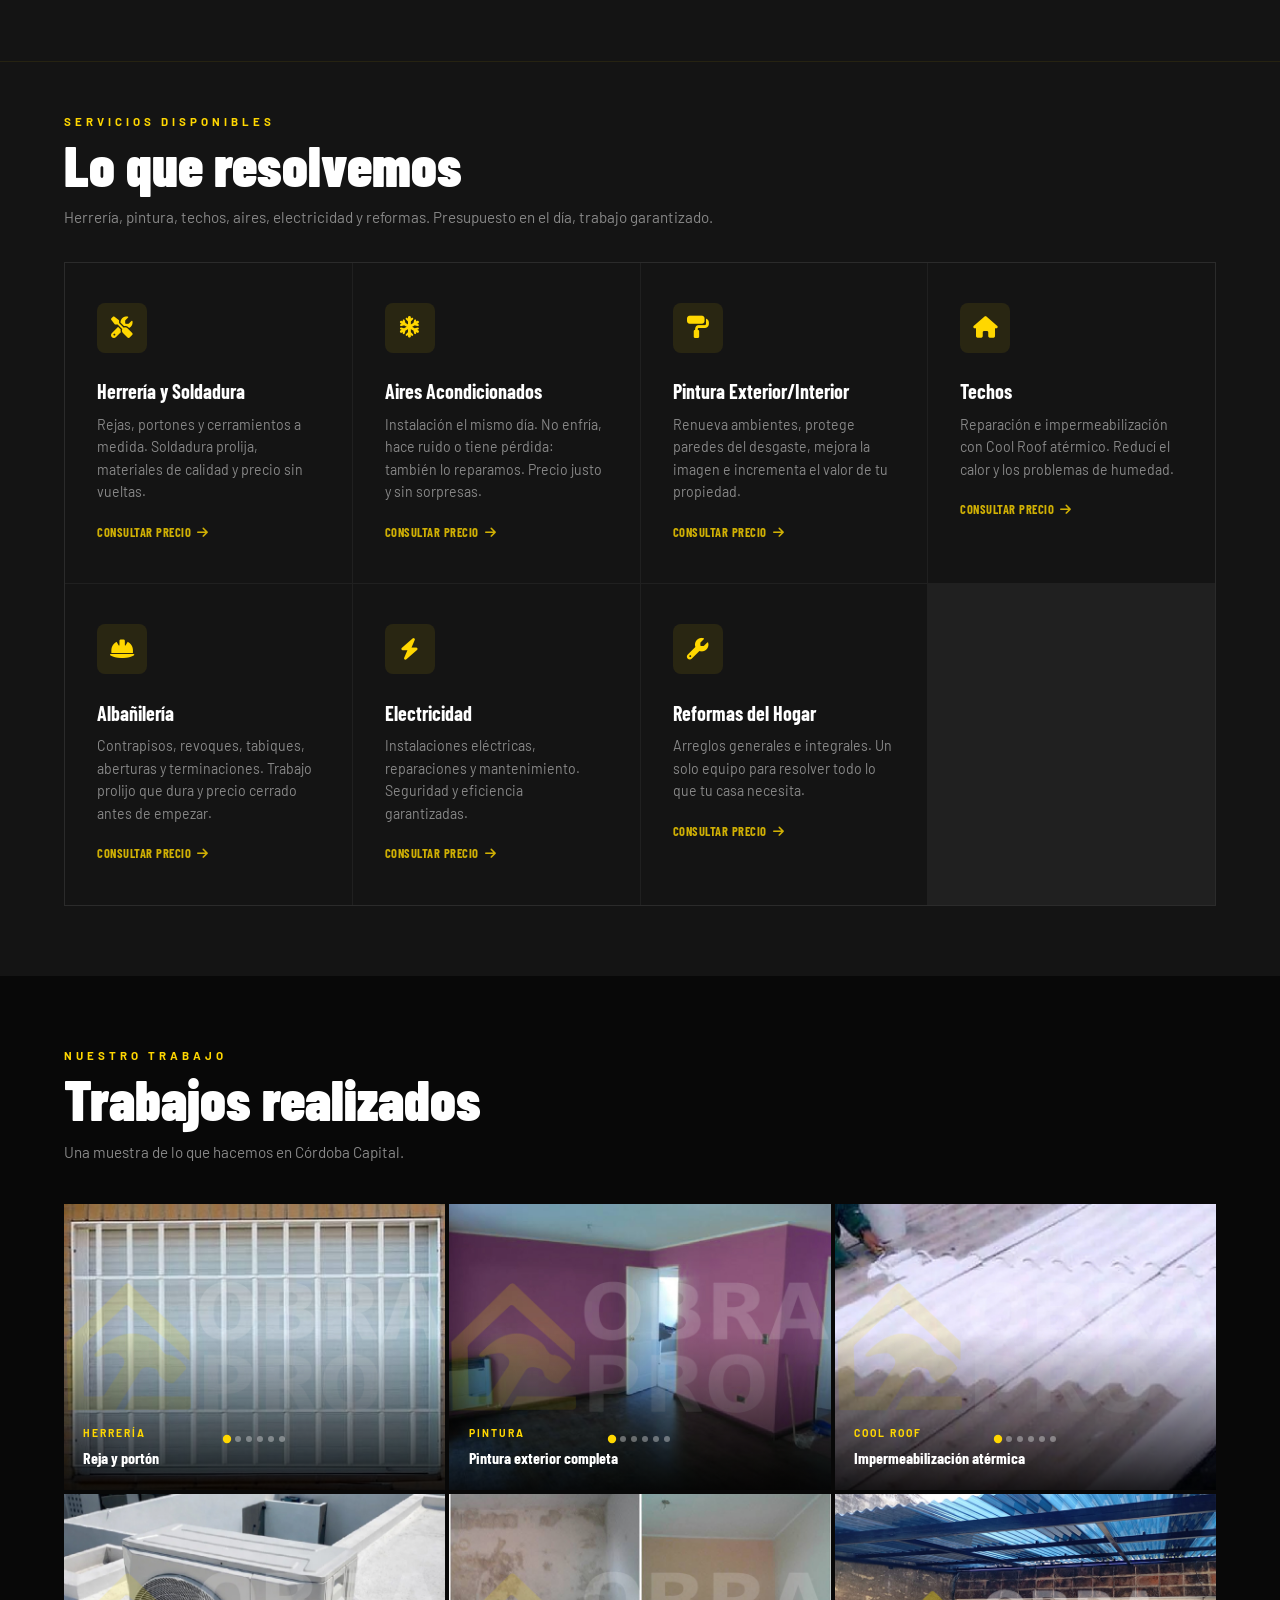
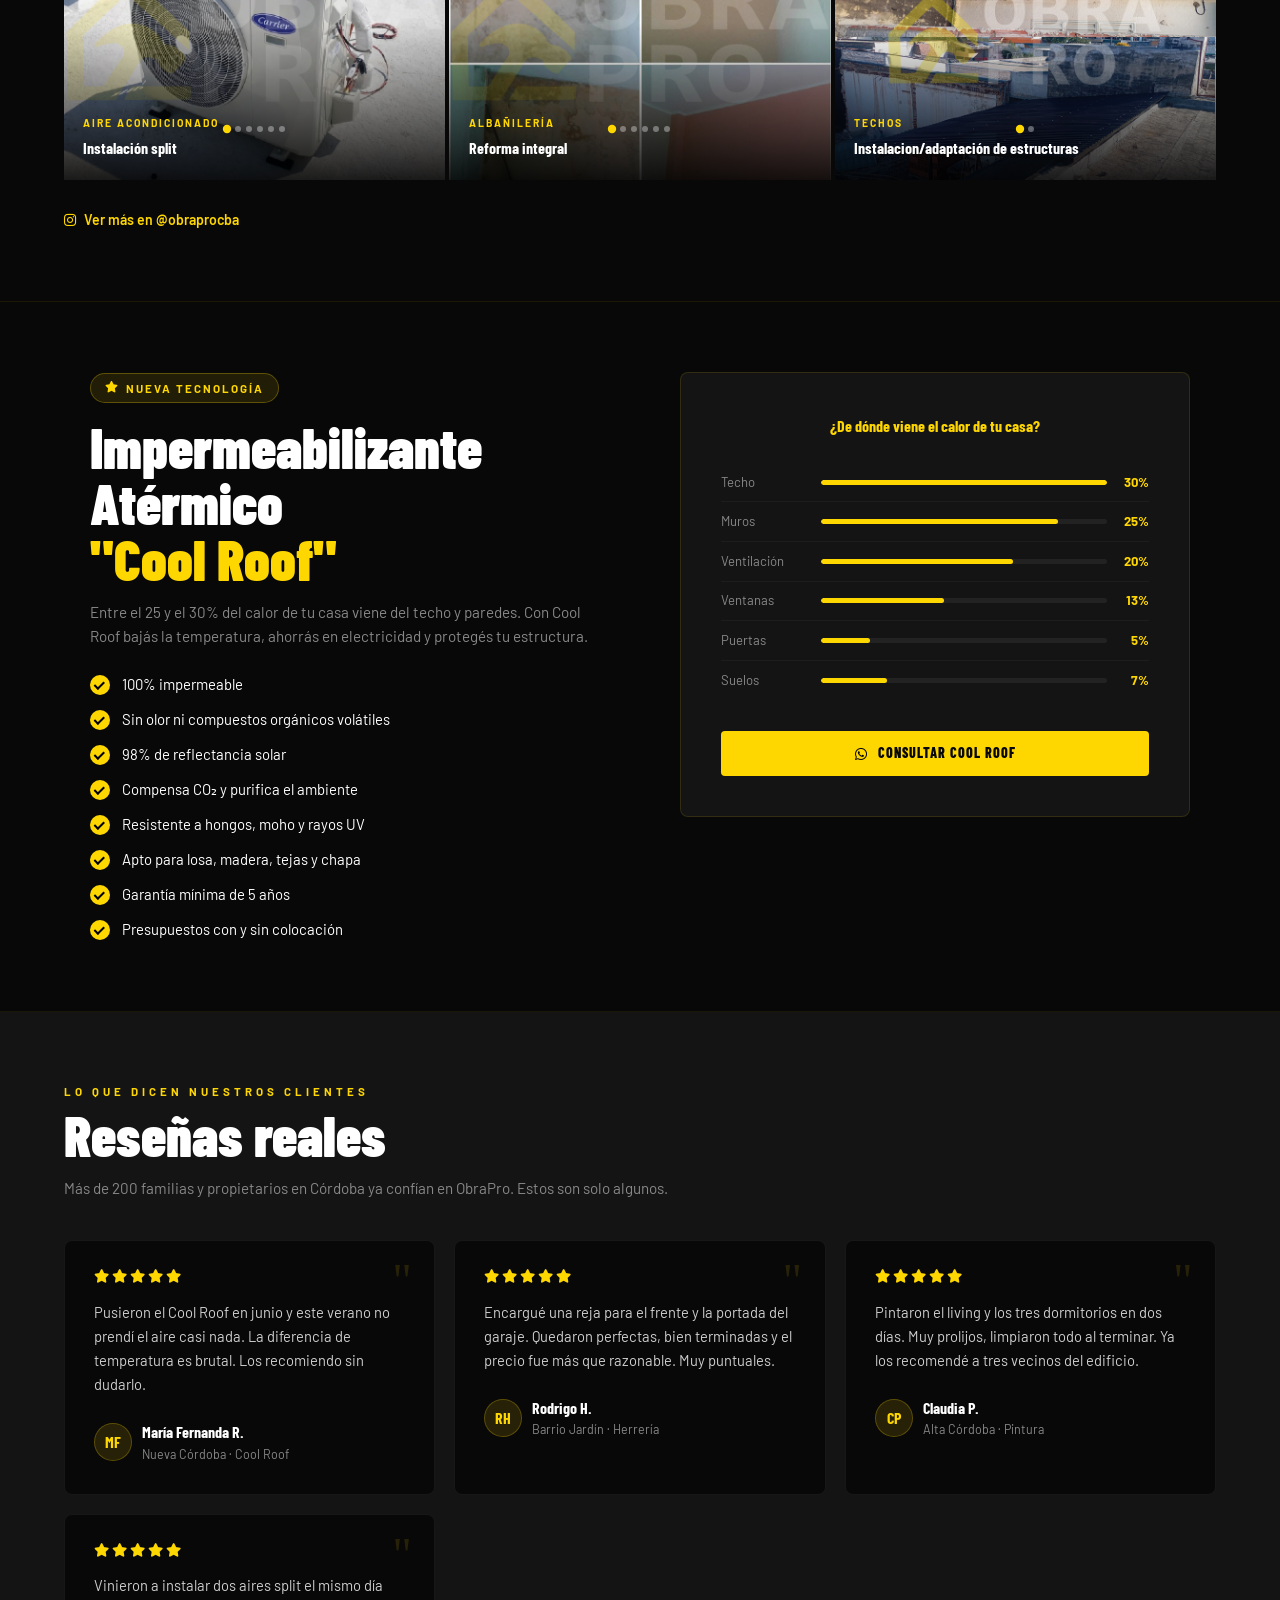
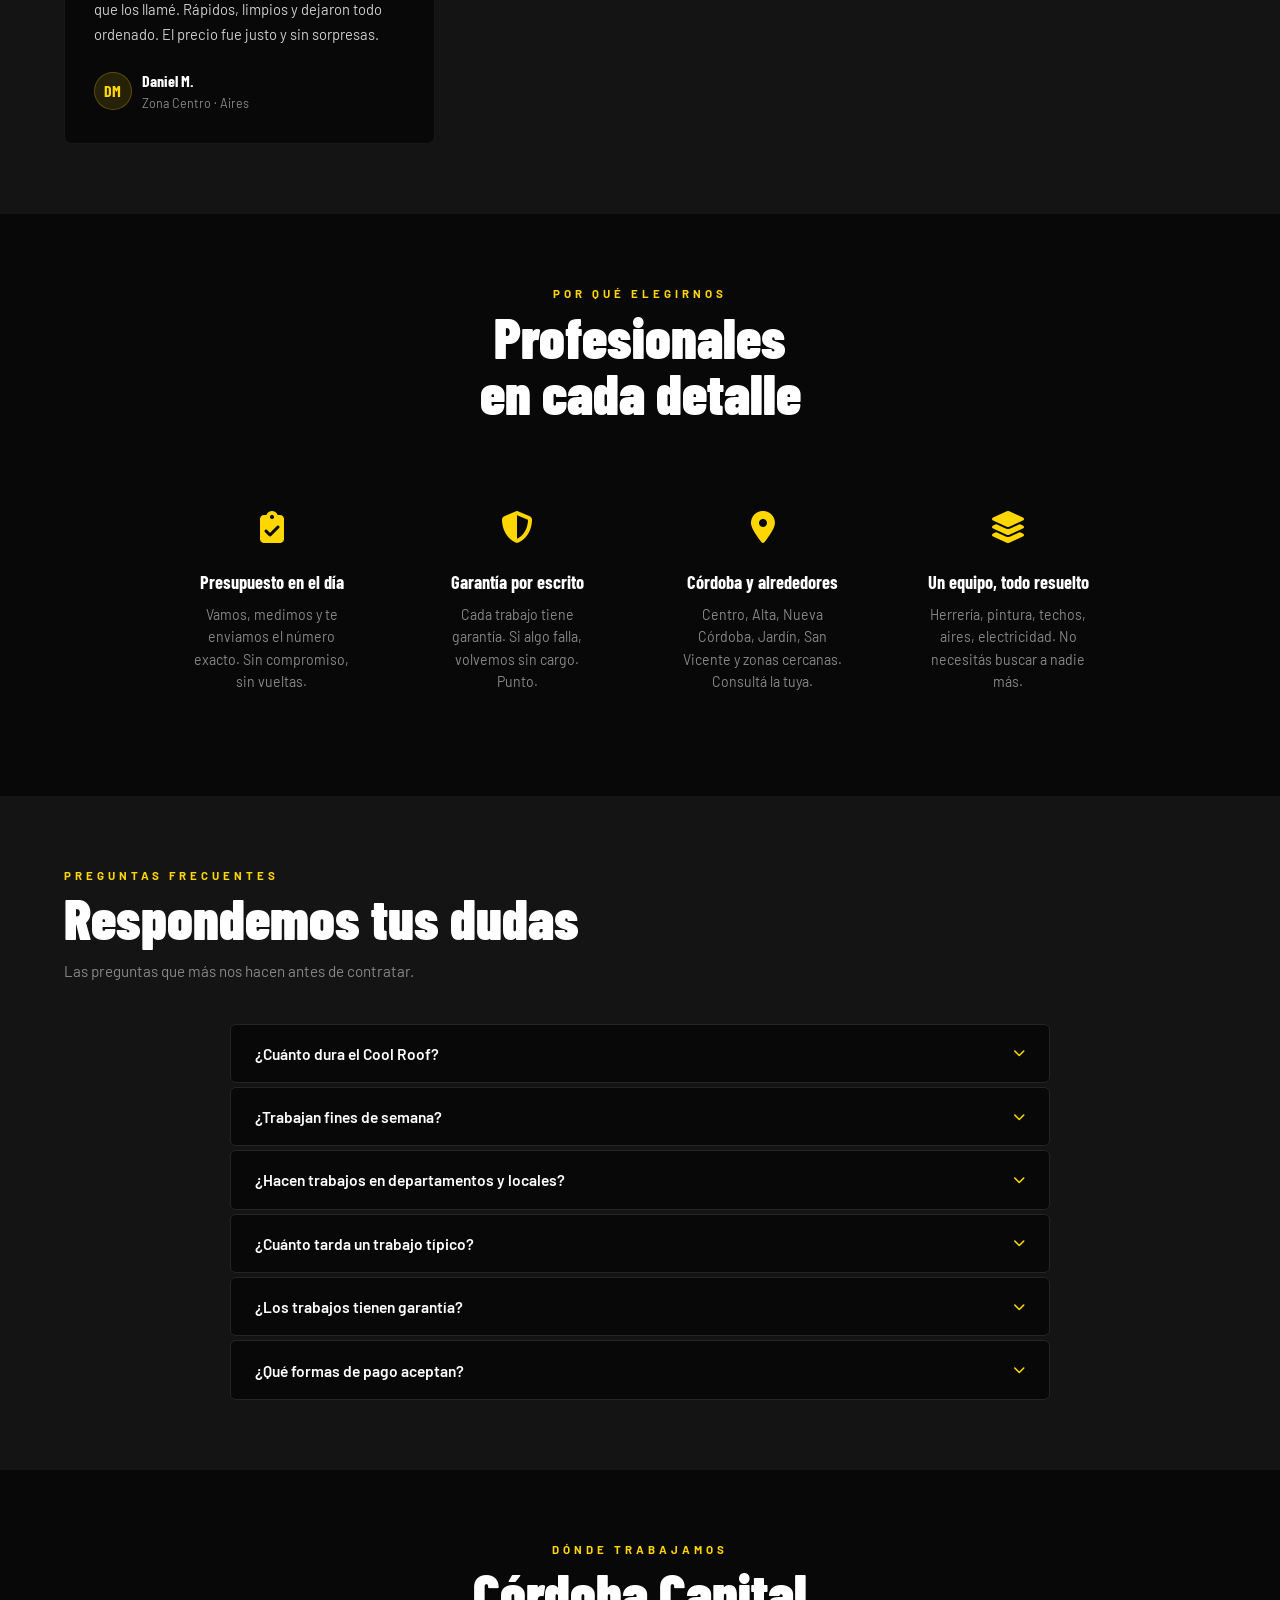
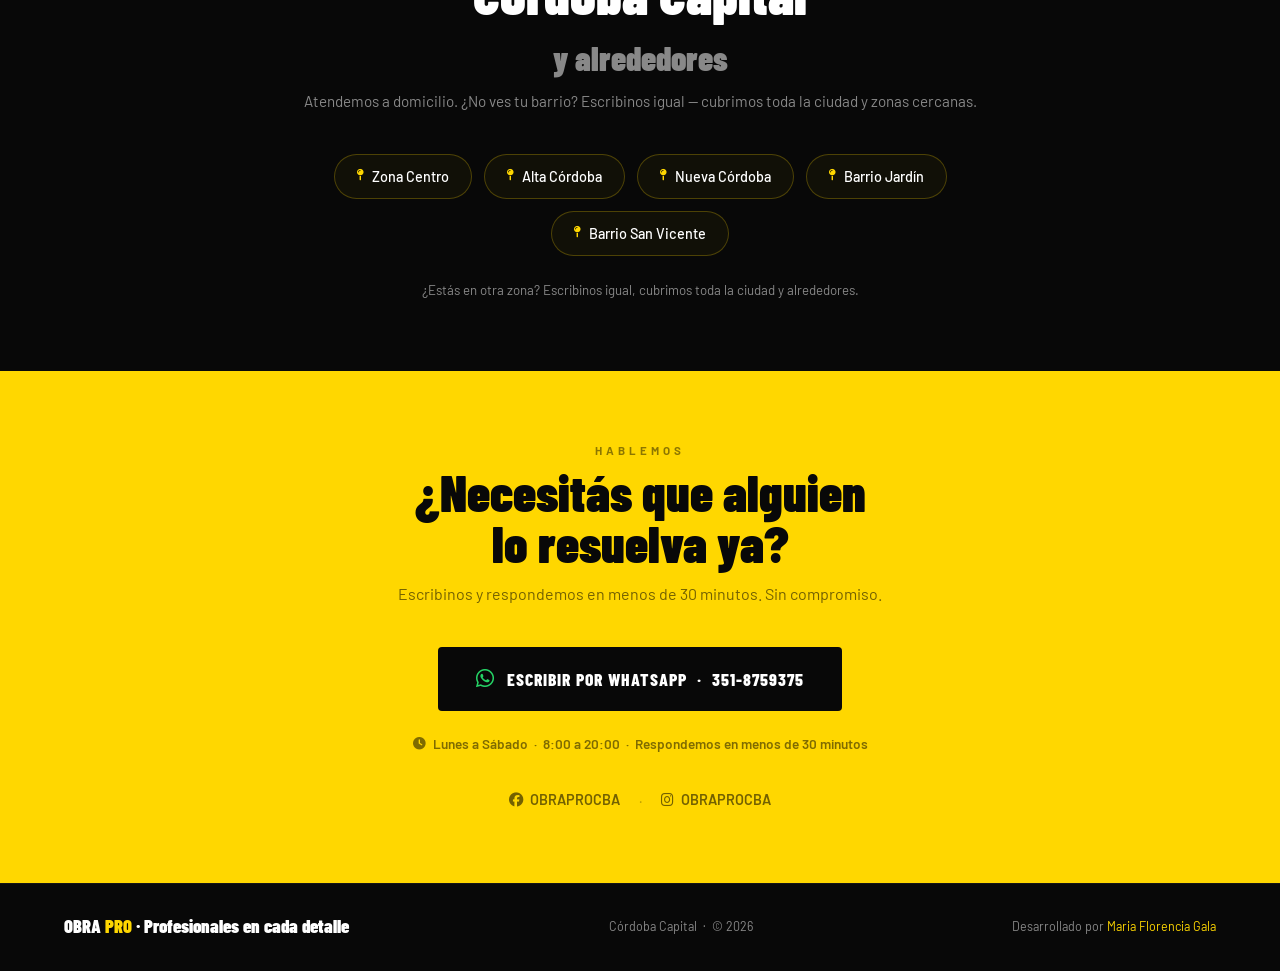
==== commit 2952d8c1: "Modifiqué los botones para que al cliente le lleguen los mensajes personalizados" ====
--- a/index.html
+++ b/index.html
@@ -59,7 +59,9 @@
     <link rel="preconnect" href="https://fonts.gstatic.com" crossorigin>
     <link href="https://fonts.googleapis.com/css2?family=Barlow+Condensed:wght@700;800;900&family=Barlow:wght@400;500;600&display=swap" rel="stylesheet">
     <link rel="stylesheet" href="https://cdnjs.cloudflare.com/ajax/libs/font-awesome/6.5.0/css/all.min.css">
-    <link rel="stylesheet" href="styles.css"></head>
+    <link rel="stylesheet" href="styles.css">
+    <noscript><style>.anim { opacity: 1; transform: none; }</style></noscript>
+</head>
 <body>
 
 <!-- ── NAV ── -->
@@ -78,7 +80,7 @@
         <li><a href="#contacto">Contacto</a></li>
 </ul>
 
-    <a href="https://wa.me/5493518759375?text=Hola%20Obra%20Pro!%20Vi%20su%20anuncio%20y%20quiero%20presupuesto.&utm_source=google&utm_medium=cpc&utm_campaign=servicios_cordoba&utm_content=nav_header"
+    <a href="https://wa.me/5493518759375?text=Hola%20Obra%20Pro!%20Vi%20su%20p%C3%A1gina%20y%20quiero%20pedir%20un%20presupuesto.%20%28WEB%29"
         target="_blank" 
         onclick="gtag('event','conversion',{'send_to':'AW-18325401950/A92PCLOLnfEcEN7inaJE'});"
         class="nav-wa">
@@ -99,7 +101,7 @@
     <a href="#faq" class="drawer-link">FAQ</a>
     <a href="#zonas" class="drawer-link">Zonas</a>
     <a href="#contacto" class="drawer-link">Contacto</a>
-    <a href="https://wa.me/5493518759375?text=Hola%20Obra%20Pro!%20Vi%20su%20anuncio%20y%20quiero%20presupuesto.&utm_source=google&utm_medium=cpc&utm_campaign=servicios_cordoba&utm_content=mobile_drawer"
+    <a href="https://wa.me/5493518759375?text=Hola%20Obra%20Pro!%20Vi%20su%20p%C3%A1gina%20y%20quiero%20pedir%20un%20presupuesto.%20%28WEB%29"
         target="_blank" 
         onclick="gtag('event','conversion',{'send_to':'AW-18325401950/A92PCLOLnfEcEN7inaJE'});"
         class="drawer-wa">
@@ -110,11 +112,9 @@
 <!-- ── HERO ── -->
 <section class="hero" id="inicio">
     <div class="hero-content">
-        <img src="assets/logo.png" alt="" aria-hidden="true" class="hero-logo-img" width="400" height="200">
-
-        <h1>Herrería, Pintura, Techos y Reformas en Córdoba Capital</h1>
-
-        <p class="hero-services-strip">Herrería &nbsp;·&nbsp; Pintura &nbsp;·&nbsp; Techos &nbsp;·&nbsp; Aires &nbsp;·&nbsp; Reformas &nbsp;·&nbsp; Entrega tu departamento</p>
+        <h1>Herrería, pintura, techos y reformas en <span class="text-y">Córdoba Capital</span></h1>
+
+        <p class="hero-services-strip">Aires acondicionados, albañilería, electricidad y propiedades listas para entregar. Un solo equipo para todo lo que tu casa necesita.</p>
 
         <div class="urgency-badge">
             <i class="fas fa-fire"></i> Alta demanda en Córdoba — asegurá tu turno hoy
@@ -127,7 +127,7 @@
         <p class="hero-tag">Respondemos en menos de 30 minutos · Lun a Sáb</p>
 
 <div class="hero-btns">
-            <a href="https://wa.me/5493518759375?text=Hola%20Obra%20Pro!%20Vi%20su%20anuncio%20y%20quiero%20presupuesto.&utm_source=google&utm_medium=cpc&utm_campaign=servicios_cordoba&utm_content=hero"
+            <a href="https://wa.me/5493518759375?text=Hola%20Obra%20Pro!%20Vi%20su%20p%C3%A1gina%20y%20quiero%20pedir%20un%20presupuesto.%20%28WEB%29"
                onclick="gtag('event','conversion',{'send_to':'AW-18325401950/A92PCLOLnfEcEN7inaJE'});"
                class="btn-y" target="_blank" rel="noopener">
                  <i class="fab fa-whatsapp"></i> Pedir presupuesto — hoy
@@ -215,7 +215,7 @@
             <div class="entrega-urgency">
                 <i class="fas fa-fire"></i> Alta demanda — coordinamos según disponibilidad
             </div>
-            <a href="https://wa.me/5493518759375?text=Hola%20Obra%20Pro!%20Necesito%20arreglar%20un%20departamento%20para%20entregarlo%20a%20la%20inmobiliaria."
+            <a href="https://wa.me/5493518759375?text=Hola%20Obra%20Pro!%20Necesito%20dejar%20lista%20una%20propiedad%20para%20entregarla%20o%20alquilarla.%20%28ENT%29"
                class="btn-y" target="_blank" rel="noopener">
                 <i class="fab fa-whatsapp"></i> Consultar disponibilidad ahora
             </a>
@@ -236,43 +236,43 @@
             <div class="srv-icon"><i class="fas fa-tools"></i></div>
             <h3 class="srv-name">Herrería y Soldadura</h3>
             <p class="srv-desc">Rejas, portones y cerramientos a medida. Soldadura prolija, materiales de calidad y precio sin vueltas.</p>
-            <a href="https://wa.me/5493518759375?text=Hola!%20Quiero%20presupuesto%20de%20herrería." class="srv-cta" target="_blank" rel="noopener">Consultar precio <i class="fas fa-arrow-right"></i></a>
+            <a href="https://wa.me/5493518759375?text=Hola%20Obra%20Pro!%20Quiero%20presupuesto%20de%20herrer%C3%ADa%20%28rejas%2C%20port%C3%B3n%20o%20cerramiento%20a%20medida%29.%20%28HERR%29" class="srv-cta" target="_blank" rel="noopener">Consultar precio <i class="fas fa-arrow-right"></i></a>
         </div>
         <div class="srv-card anim">
             <div class="srv-icon"><i class="fas fa-snowflake"></i></div>
             <h3 class="srv-name">Aires Acondicionados</h3>
             <p class="srv-desc">Instalación el mismo día. No enfría, hace ruido o tiene pérdida: también lo reparamos. Precio justo y sin sorpresas.</p>
-            <a href="https://wa.me/5493518759375?text=Hola!%20Quiero%20presupuesto%20de%20aire%20acondicionado." class="srv-cta" target="_blank" rel="noopener">Consultar precio <i class="fas fa-arrow-right"></i></a>
+            <a href="https://wa.me/5493518759375?text=Hola%20Obra%20Pro!%20Necesito%20instalar%20o%20reparar%20un%20aire%20acondicionado.%20%C2%BFMe%20pasan%20presupuesto%3F%20%28AIRE%29" class="srv-cta" target="_blank" rel="noopener">Consultar precio <i class="fas fa-arrow-right"></i></a>
         </div>
         <div class="srv-card anim">
             <div class="srv-icon"><i class="fas fa-paint-roller"></i></div>
             <h3 class="srv-name">Pintura Exterior/Interior</h3>
             <p class="srv-desc">Renueva ambientes, protege paredes del desgaste, mejora la imagen e incrementa el valor de tu propiedad.</p>
-            <a href="https://wa.me/5493518759375?text=Hola!%20Quiero%20presupuesto%20de%20pintura." class="srv-cta" target="_blank" rel="noopener">Consultar precio <i class="fas fa-arrow-right"></i></a>
+            <a href="https://wa.me/5493518759375?text=Hola%20Obra%20Pro!%20Quiero%20presupuesto%20para%20pintar%20mi%20casa%2Fdepto%20%28interior%20o%20exterior%29.%20%28PINT%29" class="srv-cta" target="_blank" rel="noopener">Consultar precio <i class="fas fa-arrow-right"></i></a>
         </div>
         <div class="srv-card anim">
             <div class="srv-icon"><i class="fas fa-home"></i></div>
             <h3 class="srv-name">Techos</h3>
             <p class="srv-desc">Reparación e impermeabilización con Cool Roof atérmico. Reducí el calor y los problemas de humedad.</p>
-            <a href="https://wa.me/5493518759375?text=Hola!%20Quiero%20presupuesto%20de%20techo." class="srv-cta" target="_blank" rel="noopener">Consultar precio <i class="fas fa-arrow-right"></i></a>
+            <a href="https://wa.me/5493518759375?text=Hola%20Obra%20Pro!%20Necesito%20reparar%20o%20impermeabilizar%20un%20techo.%20%C2%BFMe%20pasan%20presupuesto%3F%20%28TECH%29" class="srv-cta" target="_blank" rel="noopener">Consultar precio <i class="fas fa-arrow-right"></i></a>
         </div>
         <div class="srv-card anim">
             <div class="srv-icon"><i class="fas fa-hard-hat"></i></div>
             <h3 class="srv-name">Albañilería</h3>
             <p class="srv-desc">Contrapisos, revoques, tabiques, aberturas y terminaciones. Trabajo prolijo que dura y precio cerrado antes de empezar.</p>
-            <a href="https://wa.me/5493518759375?text=Hola!%20Quiero%20presupuesto%20de%20albañilería." class="srv-cta" target="_blank" rel="noopener">Consultar precio <i class="fas fa-arrow-right"></i></a>
+            <a href="https://wa.me/5493518759375?text=Hola%20Obra%20Pro!%20Quiero%20presupuesto%20de%20alba%C3%B1iler%C3%ADa%20%28revoques%2C%20contrapisos%2C%20tabiques%2C%20etc.%29.%20%28ALBA%29" class="srv-cta" target="_blank" rel="noopener">Consultar precio <i class="fas fa-arrow-right"></i></a>
         </div>
         <div class="srv-card anim">
             <div class="srv-icon"><i class="fas fa-bolt"></i></div>
             <h3 class="srv-name">Electricidad</h3>
             <p class="srv-desc">Instalaciones eléctricas, reparaciones y mantenimiento. Seguridad y eficiencia garantizadas.</p>
-            <a href="https://wa.me/5493518759375?text=Hola!%20Quiero%20presupuesto%20de%20electricidad." class="srv-cta" target="_blank" rel="noopener">Consultar precio <i class="fas fa-arrow-right"></i></a>
+            <a href="https://wa.me/5493518759375?text=Hola%20Obra%20Pro!%20Necesito%20un%20electricista%20para%20una%20instalaci%C3%B3n%20o%20reparaci%C3%B3n.%20%28ELEC%29" class="srv-cta" target="_blank" rel="noopener">Consultar precio <i class="fas fa-arrow-right"></i></a>
         </div>
         <div class="srv-card anim">
             <div class="srv-icon"><i class="fas fa-wrench"></i></div>
             <h3 class="srv-name">Reformas del Hogar</h3>
             <p class="srv-desc">Arreglos generales e integrales. Un solo equipo para resolver todo lo que tu casa necesita.</p>
-            <a href="https://wa.me/5493518759375?text=Hola!%20Quiero%20presupuesto%20de%20reformas." class="srv-cta" target="_blank" rel="noopener">Consultar precio <i class="fas fa-arrow-right"></i></a>
+            <a href="https://wa.me/5493518759375?text=Hola%20Obra%20Pro!%20Quiero%20presupuesto%20para%20una%20reforma%20en%20mi%20casa.%20%28REF%29" class="srv-cta" target="_blank" rel="noopener">Consultar precio <i class="fas fa-arrow-right"></i></a>
         </div>
     </div>
 </section>
@@ -459,7 +459,7 @@
                 <div class="heat-bar"><div class="heat-fill" style="width:23%"></div></div>
                 <span class="heat-pct">7%</span>
             </div>
-            <a href="https://wa.me/5493518759375?text=Hola!%20Quiero%20info%20sobre%20el%20Cool%20Roof."
+            <a href="https://wa.me/5493518759375?text=Hola%20Obra%20Pro!%20Quiero%20info%20y%20presupuesto%20del%20impermeabilizante%20Cool%20Roof%20para%20mi%20techo.%20%28CR%29"
                class="btn-y" target="_blank" rel="noopener">
                 <i class="fab fa-whatsapp"></i> Consultar Cool Roof
             </a>
@@ -638,7 +638,7 @@
     <p class="contact-sub">Escribinos y respondemos en menos de 30 minutos. Sin compromiso.</p>
 
 <div>
-        <a href="https://wa.me/5493518759375?text=Hola%20Obra%20Pro!%20Vi%20su%20anuncio%20y%20quiero%20presupuesto.&utm_source=google&utm_medium=cpc&utm_campaign=servicios_cordoba&utm_content=contact_section"
+        <a href="https://wa.me/5493518759375?text=Hola%20Obra%20Pro!%20Vi%20su%20p%C3%A1gina%20y%20quiero%20pedir%20un%20presupuesto.%20%28WEB%29"
            target="_blank" 
            onclick="gtag('event','conversion',{'send_to':'AW-18325401950/A92PCLOLnfEcEN7inaJE'});"
            class="btn-wa-big" rel="noopener">
@@ -674,14 +674,14 @@
 
 <!-- ── STICKY MOBILE WA ── -->
 <div class="sticky-wa">
-    <a href="https://wa.me/5493518759375?text=Hola%20Obra%20Pro!%20Vi%20su%20anuncio%20y%20quiero%20presupuesto.&utm_source=google&utm_medium=cpc&utm_campaign=servicios_cordoba&utm_content=sticky_mobile"
+    <a href="https://wa.me/5493518759375?text=Hola%20Obra%20Pro!%20Vi%20su%20p%C3%A1gina%20y%20quiero%20pedir%20un%20presupuesto.%20%28WEB%29"
        class="sticky-wa-btn" target="_blank" rel="noopener" onclick="gtag('event','conversion',{'send_to':'AW-18325401950/A92PCLOLnfEcEN7inaJE'});">
         <i class="fab fa-whatsapp"></i> Pedir presupuesto — WhatsApp
     </a>
 </div>
 
 <!-- ── WA FLOTANTE ── -->
-<a href="https://wa.me/5493518759375?text=Hola%20Obra%20Pro!%20Vi%20su%20anuncio%20y%20quiero%20presupuesto.&utm_source=google&utm_medium=cpc&utm_campaign=servicios_cordoba&utm_content=wa_float"
+<a href="https://wa.me/5493518759375?text=Hola%20Obra%20Pro!%20Vi%20su%20p%C3%A1gina%20y%20quiero%20pedir%20un%20presupuesto.%20%28WEB%29"
    class="wa-float" target="_blank" rel="noopener" title="Escribir por WhatsApp" onclick="gtag('event','conversion',{'send_to':'AW-18325401950/A92PCLOLnfEcEN7inaJE'});">
     <i class="fab fa-whatsapp"></i>
 </a>
@@ -741,6 +741,16 @@
 </script>
 
 <script>
+    // Código de campaña en el mensaje de WhatsApp:
+    //   (G-PINT), (G-HERR)... = llegó desde Google Ads  ·  (PINT), (HERR)... = otro camino (directo, orgánico, redes)
+    (function () {
+        var fromAds = /[?&](gclid|gbraid|wbraid)=|[?&]utm_source=google/i.test(location.search);
+        if (!fromAds) return;
+        document.querySelectorAll('a[href*="wa.me"]').forEach(function (a) {
+            a.setAttribute('href', a.getAttribute('href').replace(/%28([A-Z]+)%29/, '%28G-$1%29'));
+        });
+    })();
+
     // Nav border on scroll
     const navEl = document.getElementById('nav');
     window.addEventListener('scroll', () => {
--- a/styles.css
+++ b/styles.css
@@ -191,13 +191,13 @@
         }
 
         .hero h1 {
-            position: absolute;
-            width: 1px; height: 1px;
-            padding: 0; margin: -1px;
-            overflow: hidden;
-            clip: rect(0,0,0,0);
-            white-space: nowrap;
-            border: 0;
+            font-family: 'Barlow Condensed', sans-serif;
+            font-weight: 900;
+            font-size: clamp(2.4rem, 7vw, 4.8rem);
+            line-height: 1.02;
+            max-width: 15ch;
+            margin: 0 auto 1rem;
+            animation: fadeInDown 0.7s ease;
         }
 
         .hero-badge {
@@ -999,12 +999,11 @@
 
         /* ── HERO SERVICES STRIP ── */
         .hero-services-strip {
-            font-family: 'Barlow Condensed', sans-serif;
-            font-size: clamp(0.78rem, 1.8vw, 0.92rem);
-            color: rgba(255,255,255,0.42);
-            letter-spacing: 3.5px;
-            text-transform: uppercase;
-            margin-bottom: 1rem;
+            font-size: clamp(1rem, 2.2vw, 1.15rem);
+            color: rgba(255,255,255,0.8);
+            line-height: 1.55;
+            max-width: 38rem;
+            margin: 0 auto 1.4rem;
             animation: fadeInUp 0.7s ease 0.1s both;
         }
 
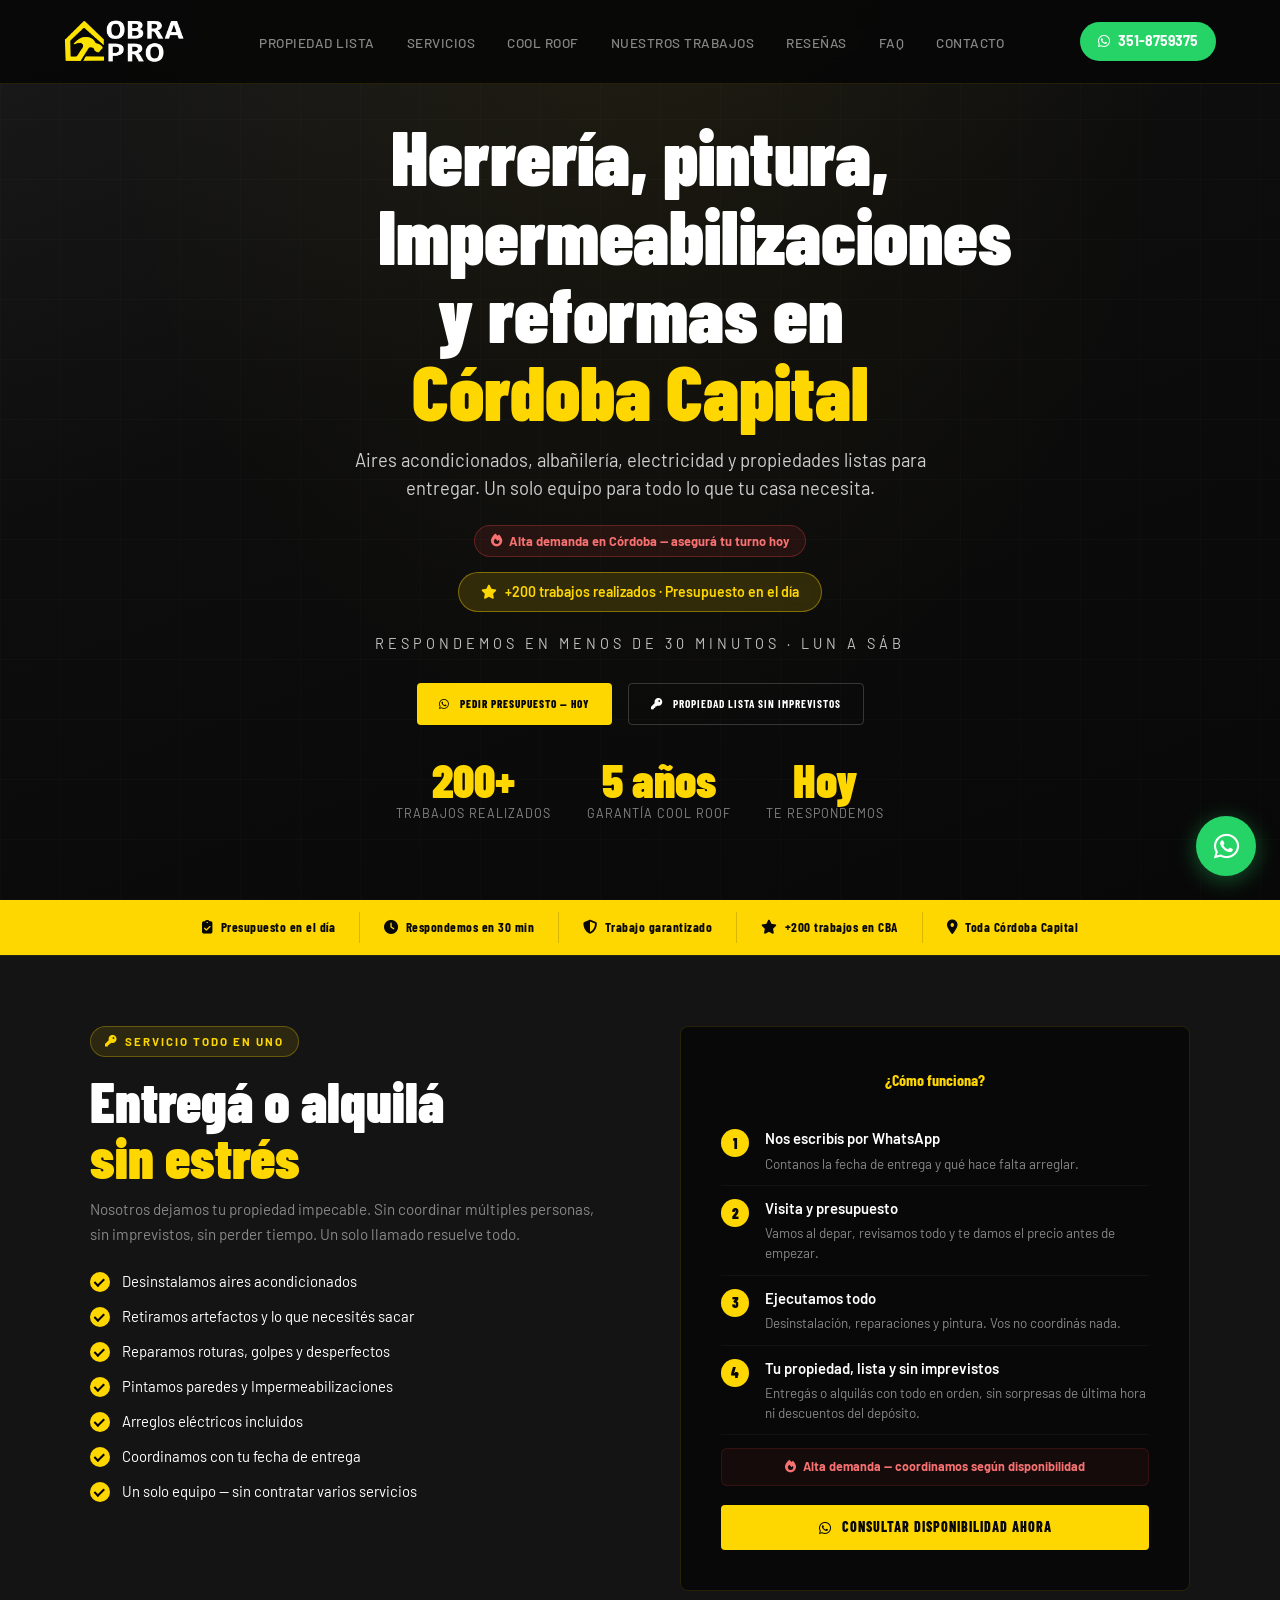
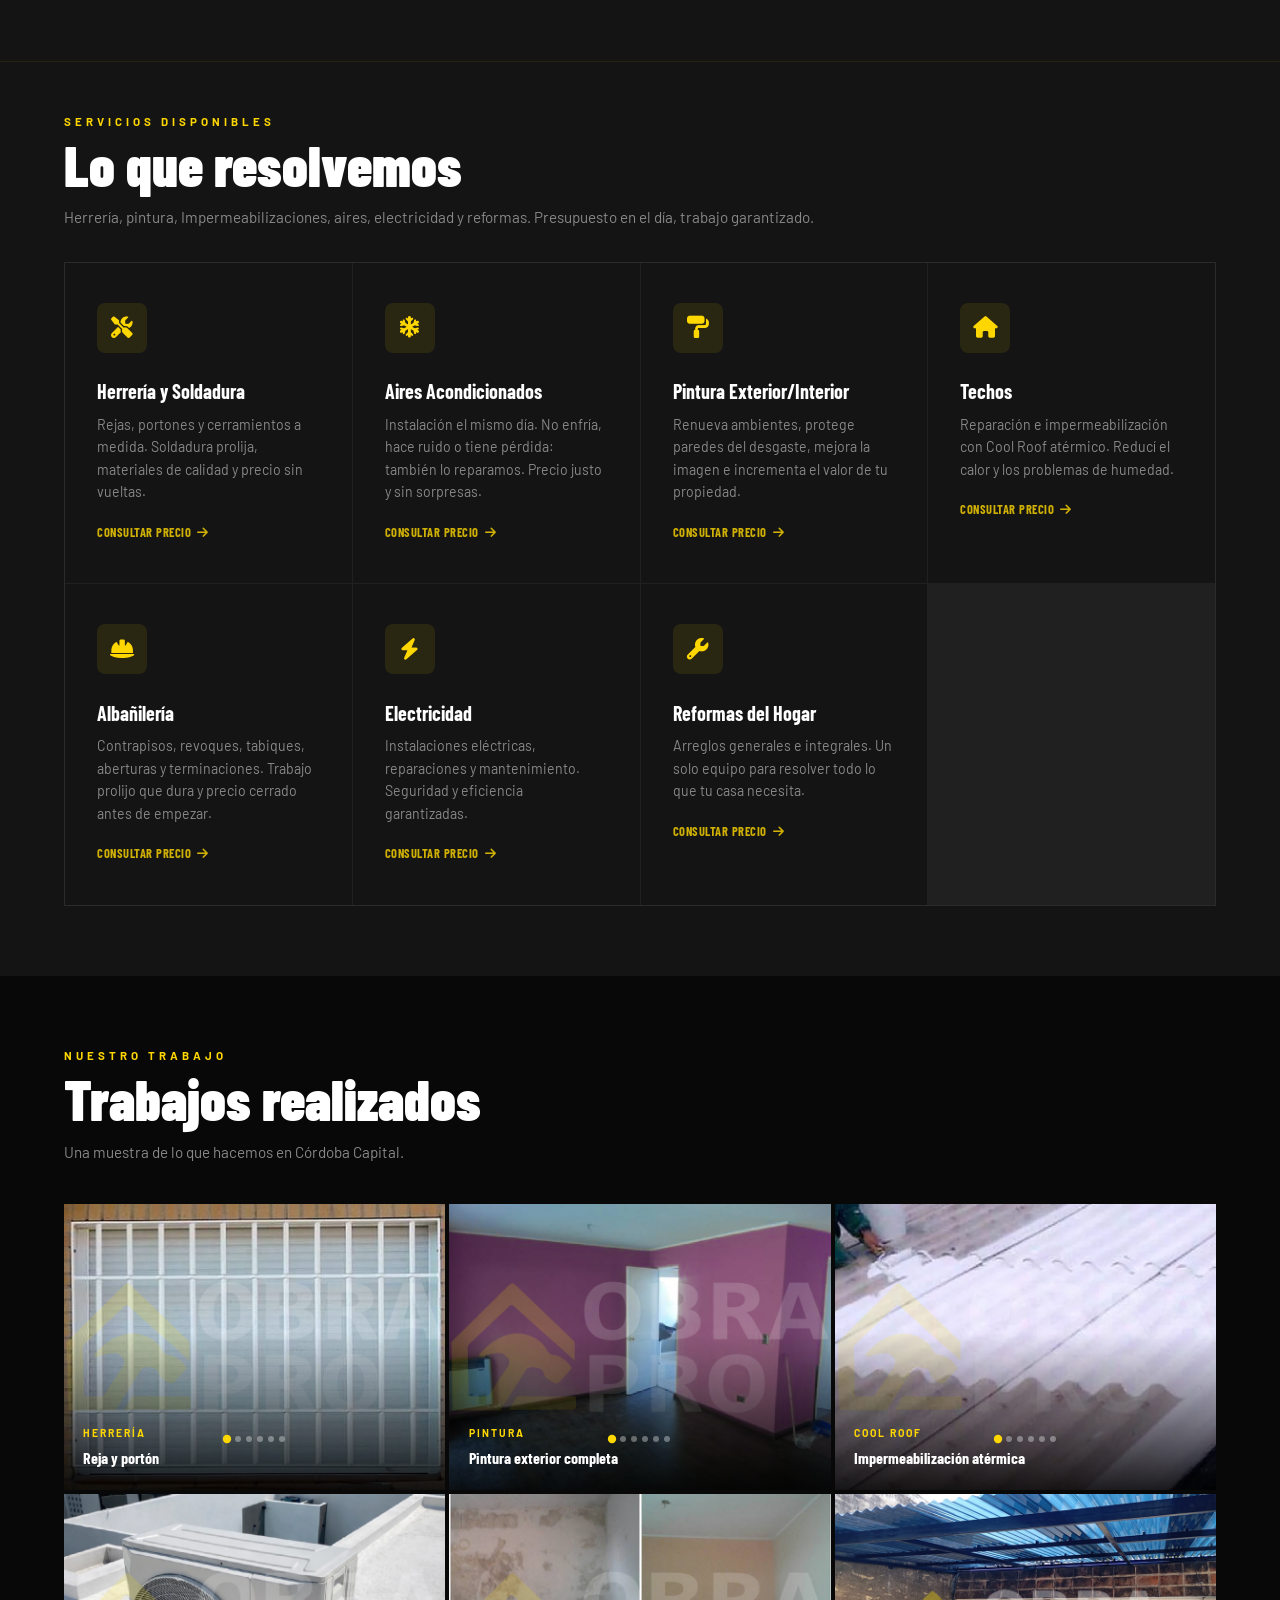
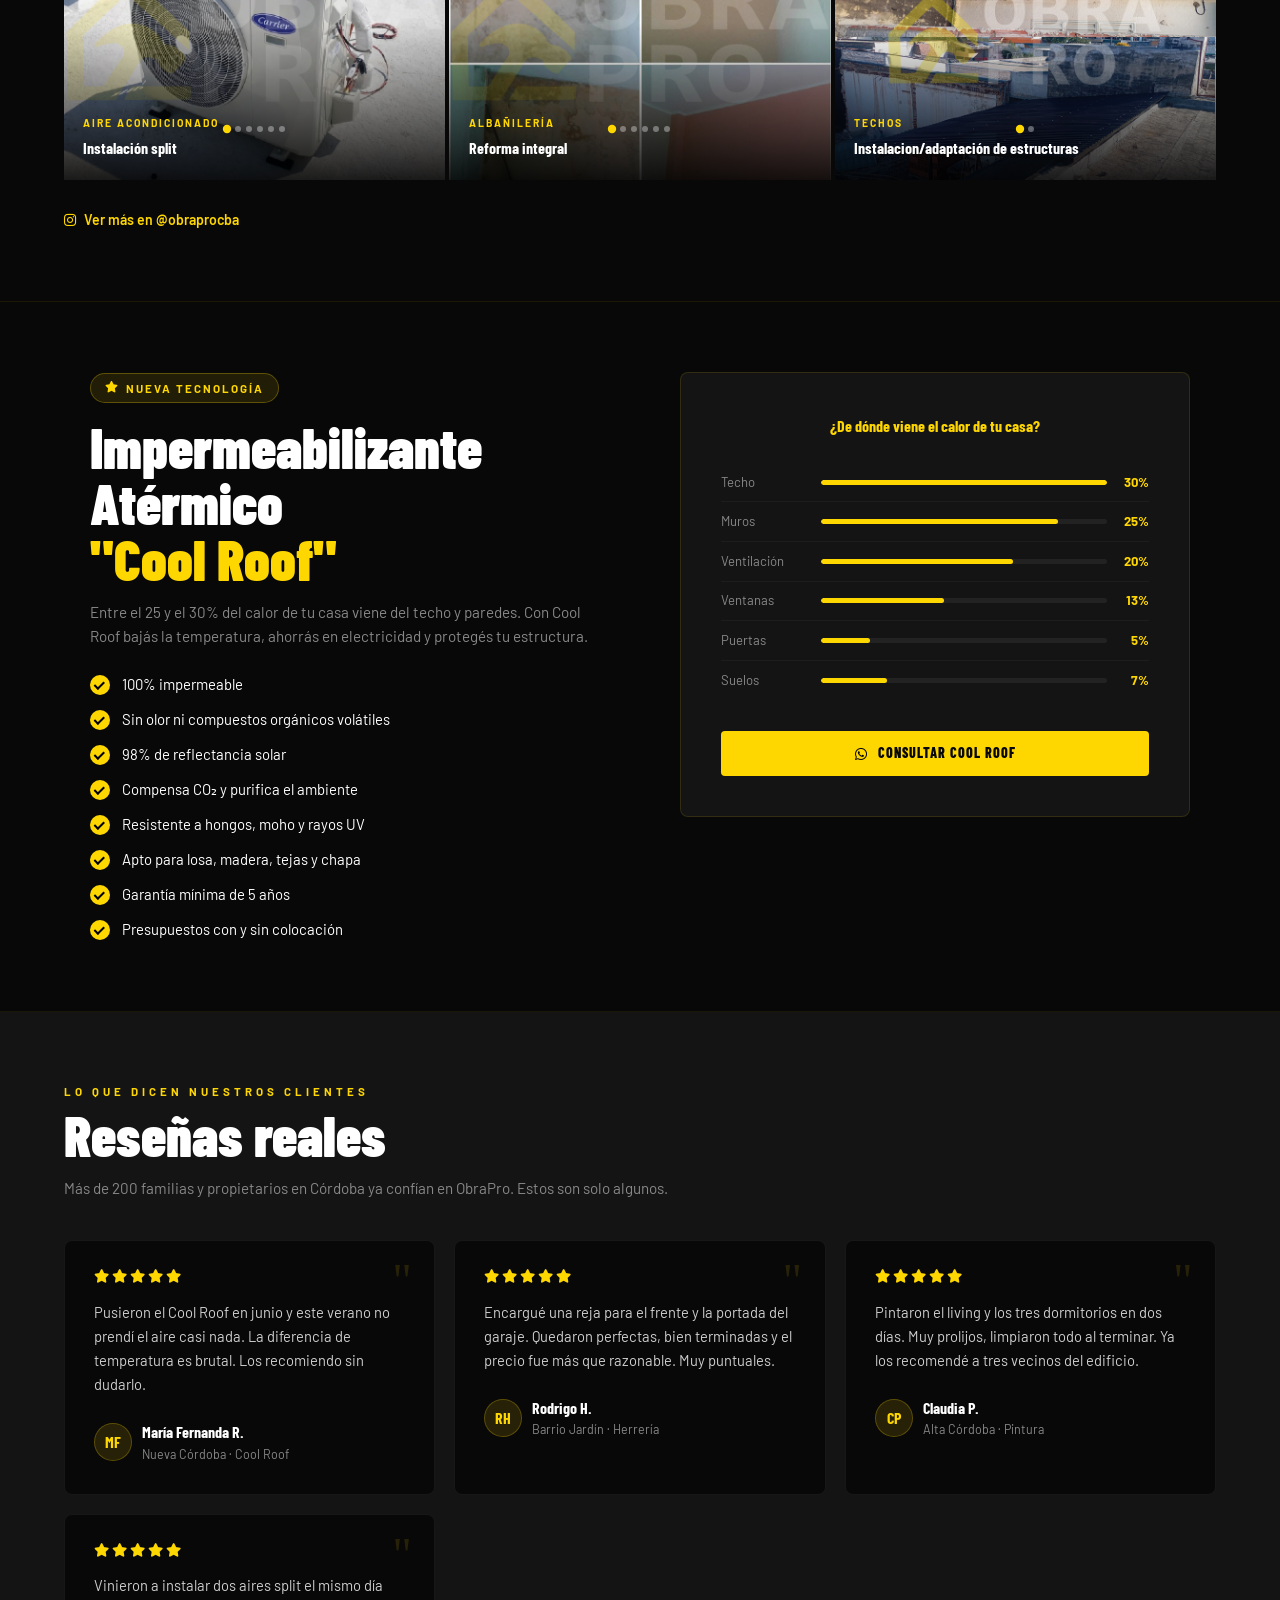
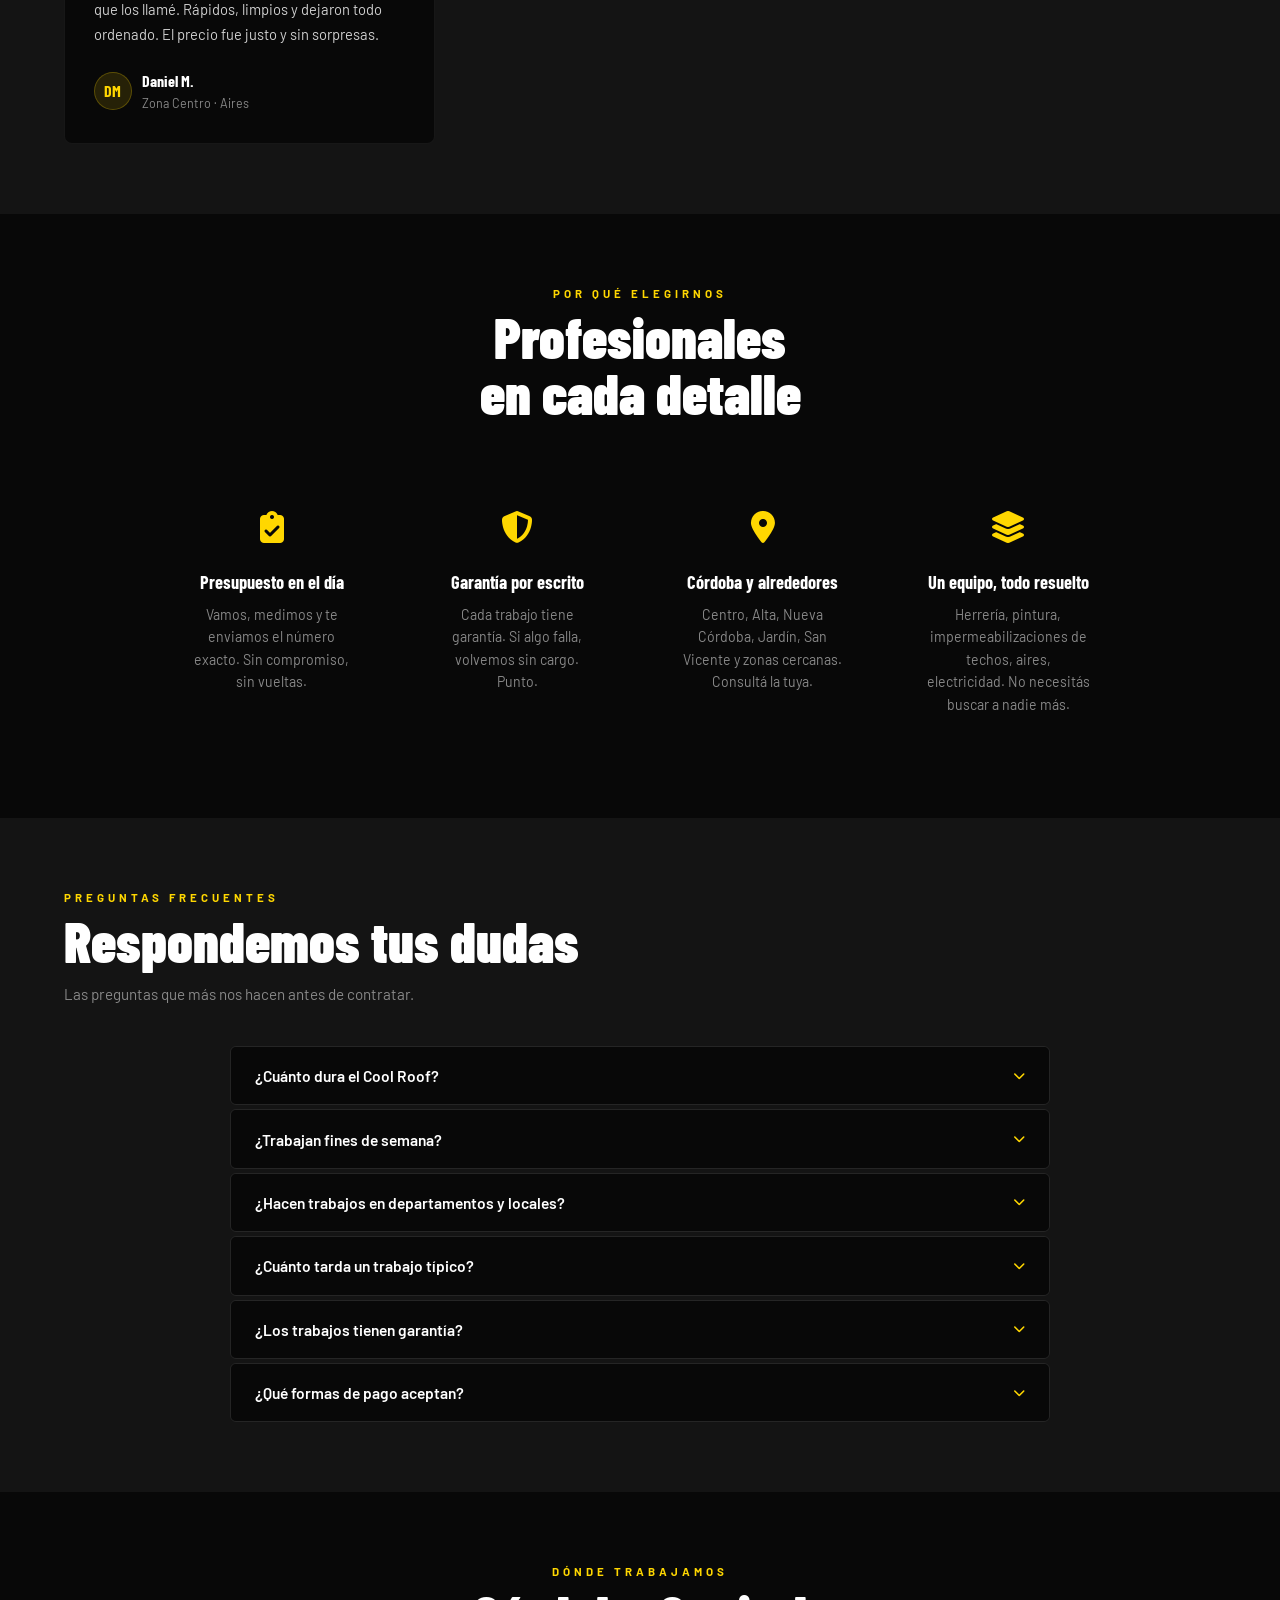
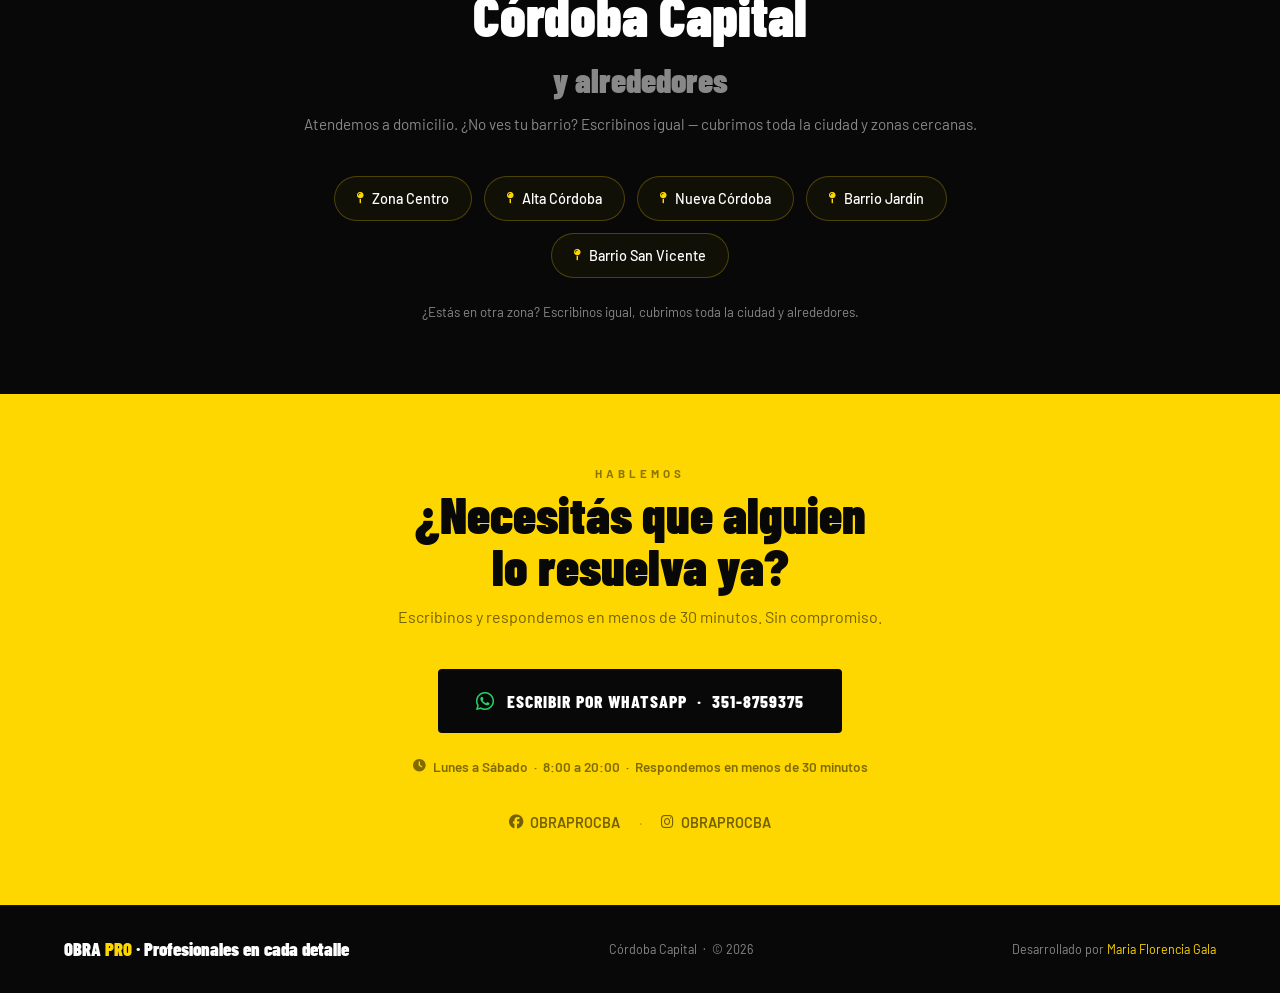
==== commit 7e5b0f0d: "--amend" ====
--- a/index.html
+++ b/index.html
@@ -3,8 +3,8 @@
 <head>
     <meta charset="UTF-8">
     <meta name="viewport" content="width=device-width, initial-scale=1.0">
-    <title>Obra Pro — Herrería, Pintura, Techos y Reformas en Córdoba</title>
-    <meta name="description" content="Herrería, soldadura, aires, pintura, techos y reformas en Córdoba Capital. Más de 200 trabajos realizados. Presupuesto en el día. Tel: 351-8759375">
+    <title>Obra Pro — Herrería, Pintura, Impermeabilizaciones y Reformas en Córdoba</title>
+    <meta name="description" content="Herrería, soldadura, aires, pintura, Impermeabilizaciones y reformas en Córdoba Capital. Más de 200 trabajos realizados. Presupuesto en el día. Tel: 351-8759375">
     <link rel="icon" type="image/png" href="assets/favicon.png">
 
 
@@ -45,15 +45,15 @@
     <meta name="geo.position" content="-31.4201;-64.1888">
     <meta name="ICBM" content="-31.4201, -64.1888">
     <meta property="og:type" content="website">
-    <meta property="og:title" content="Obra Pro — Herrería, Pintura, Techos y Reformas en Córdoba">
-    <meta property="og:description" content="Herrería, soldadura, aires acondicionados, pintura, techos, reformas y electricidad en Córdoba Capital. +200 trabajos. Presupuesto en el día.">
+    <meta property="og:title" content="Obra Pro — Herrería, Pintura, Impermeabilizaciones y Reformas en Córdoba">
+    <meta property="og:description" content="Herrería, soldadura, aires acondicionados, pintura, Impermeabilizaciones, reformas y electricidad en Córdoba Capital. +200 trabajos. Presupuesto en el día.">
     <meta property="og:image" content="https://obraprocba.netlify.app/assets/logo.png">
     <meta property="og:url" content="https://obraprocba.netlify.app/">
     <meta property="og:locale" content="es_AR">
     <meta property="og:site_name" content="Obra Pro">
     <meta name="twitter:card" content="summary_large_image">
-    <meta name="twitter:title" content="Obra Pro — Herrería, Pintura, Techos y Reformas en Córdoba">
-    <meta name="twitter:description" content="Herrería, soldadura, aires acondicionados, pintura, techos, reformas y electricidad en Córdoba Capital.">
+    <meta name="twitter:title" content="Obra Pro — Herrería, Pintura, Impermeabilizaciones y Reformas en Córdoba">
+    <meta name="twitter:description" content="Herrería, soldadura, aires acondicionados, pintura, Impermeabilizaciones, reformas y electricidad en Córdoba Capital.">
     <meta name="twitter:image" content="https://obraprocba.netlify.app/assets/logo.png">
     <link rel="preconnect" href="https://fonts.googleapis.com">
     <link rel="preconnect" href="https://fonts.gstatic.com" crossorigin>
@@ -112,7 +112,7 @@
 <!-- ── HERO ── -->
 <section class="hero" id="inicio">
     <div class="hero-content">
-        <h1>Herrería, pintura, techos y reformas en <span class="text-y">Córdoba Capital</span></h1>
+        <h1>Herrería, pintura, Impermeabilizaciones y reformas en <span class="text-y">Córdoba Capital</span></h1>
 
         <p class="hero-services-strip">Aires acondicionados, albañilería, electricidad y propiedades listas para entregar. Un solo equipo para todo lo que tu casa necesita.</p>
 
@@ -175,7 +175,7 @@
                 <li><span class="cr-check"></span>Desinstalamos aires acondicionados</li>
                 <li><span class="cr-check"></span>Retiramos artefactos y lo que necesités sacar</li>
                 <li><span class="cr-check"></span>Reparamos roturas, golpes y desperfectos</li>
-                <li><span class="cr-check"></span>Pintamos paredes y techos</li>
+                <li><span class="cr-check"></span>Pintamos paredes y Impermeabilizaciones</li>
                 <li><span class="cr-check"></span>Arreglos eléctricos incluidos</li>
                 <li><span class="cr-check"></span>Coordinamos con tu fecha de entrega</li>
                 <li><span class="cr-check"></span>Un solo equipo — sin contratar varios servicios</li>
@@ -228,7 +228,7 @@
     <div class="services-hd">
         <div class="s-label">Servicios disponibles</div>
         <h2 class="s-title">Lo que resolvemos</h2>
-        <p class="s-sub">Herrería, pintura, techos, aires, electricidad y reformas. Presupuesto en el día, trabajo garantizado.</p>
+        <p class="s-sub">Herrería, pintura, Impermeabilizaciones, aires, electricidad y reformas. Presupuesto en el día, trabajo garantizado.</p>
     </div>
 
     <div class="srv-grid">
@@ -566,7 +566,7 @@
         <div class="pillar anim">
             <div class="pillar-icon"><i class="fas fa-layer-group"></i></div>
             <div class="pillar-title">Un equipo, todo resuelto</div>
-            <div class="pillar-desc">Herrería, pintura, techos, aires, electricidad. No necesitás buscar a nadie más.</div>
+            <div class="pillar-desc">Herrería, pintura, impermeabilizaciones de techos, aires, electricidad. No necesitás buscar a nadie más.</div>
         </div>
     </div>
 </section>
@@ -692,7 +692,7 @@
   "@context": "https://schema.org",
   "@type": "HomeAndConstructionBusiness",
   "name": "Obra Pro",
-  "description": "Herrería, soldadura, aires acondicionados, pintura, techos, albañilería y electricidad en Córdoba Capital. Más de 200 trabajos realizados. Presupuesto en el día.",
+  "description": "Herrería, soldadura, aires acondicionados, pintura, Impermeabilizaciones, albañilería y electricidad en Córdoba Capital. Más de 200 trabajos realizados. Presupuesto en el día.",
   "url": "https://obraprocba.netlify.app/",
   "telephone": "+5493518759375",
   "image": "https://obraprocba.netlify.app/assets/logo.png",
